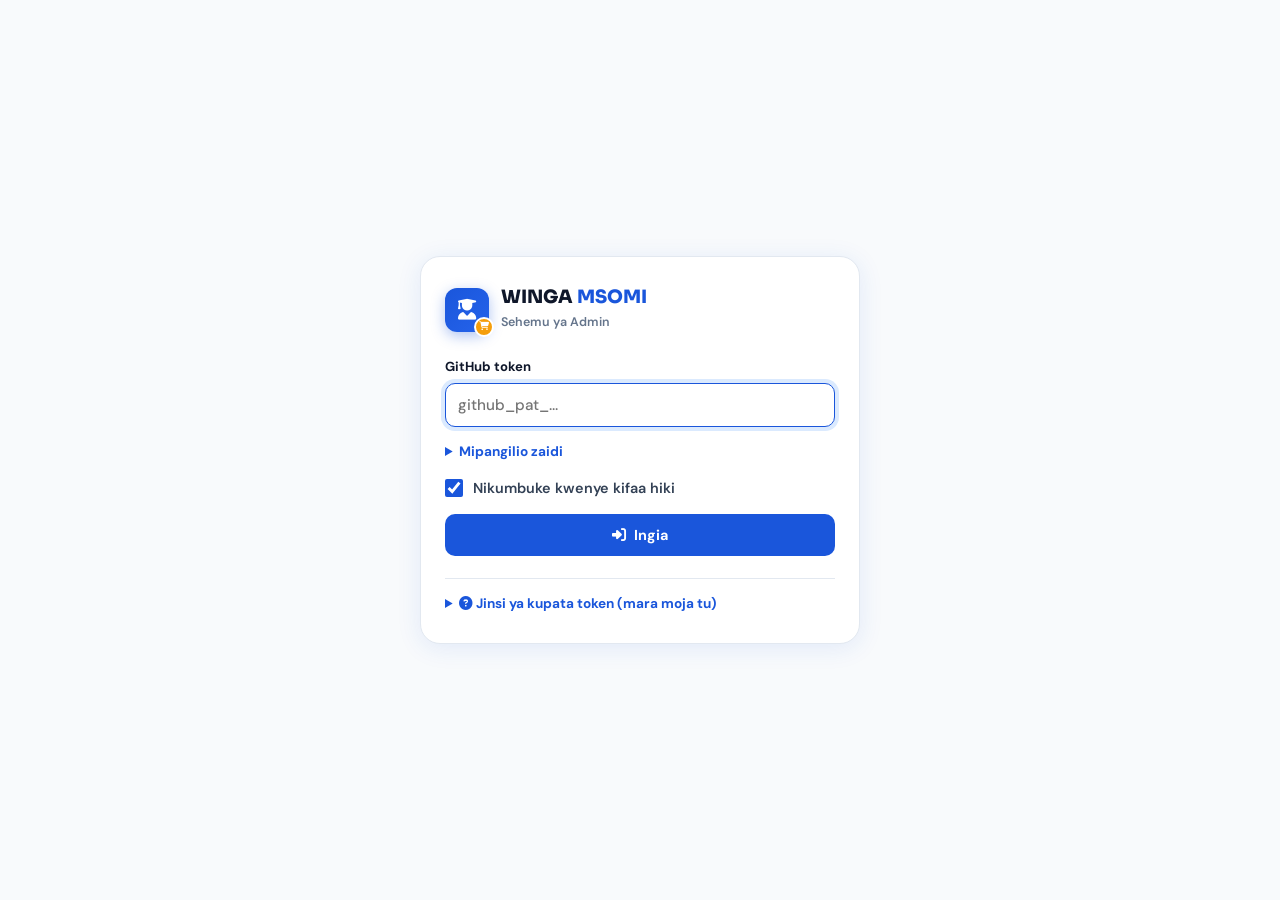
==== admin/index.html @ 029da75d "Add owner-only admin page (/admin) for products, photos and sellers - admin/index.html + js/admin.js" ====
<!DOCTYPE html>
<html lang="sw">
<head>
  <meta charset="UTF-8"/>
  <meta name="viewport" content="width=device-width, initial-scale=1.0"/>
  <meta name="robots" content="noindex, nofollow"/>
  <meta name="theme-color" content="#1A56DB"/>
  <title>Admin | WINGA MSOMI</title>

  <link rel="preconnect" href="https://fonts.googleapis.com"/>
  <link rel="preconnect" href="https://fonts.gstatic.com" crossorigin/>
  <link href="https://fonts.googleapis.com/css2?family=Sora:wght@600;700;800&family=DM+Sans:wght@400;500;600;700&display=swap" rel="stylesheet"/>
  <link rel="stylesheet" href="https://cdnjs.cloudflare.com/ajax/libs/font-awesome/6.5.1/css/all.min.css" crossorigin="anonymous" referrerpolicy="no-referrer"/>
  <link rel="icon" type="image/svg+xml" href="../images/favicon.svg"/>
  <link rel="stylesheet" href="../css/style.css"/>
  <link rel="stylesheet" href="../css/admin.css"/>
</head>
<body class="adm-body">

  <!-- ══════════ LOGIN ══════════ -->
  <main id="loginView" class="adm-login" hidden>
    <div class="adm-login-card">
      <div class="adm-brand">
        <div class="brand-icon" aria-hidden="true"><i class="fa-solid fa-user-graduate"></i><span class="brand-badge"><i class="fa-solid fa-cart-shopping"></i></span></div>
        <div><strong>WINGA <em>MSOMI</em></strong><span>Sehemu ya Admin</span></div>
      </div>

      <form id="loginForm" class="adm-form" autocomplete="off">
        <label class="adm-field">
          <span>GitHub token</span>
          <input id="loginToken" type="password" required spellcheck="false" placeholder="github_pat_..." autocomplete="off"/>
        </label>
        <details class="adm-more">
          <summary>Mipangilio zaidi</summary>
          <label class="adm-field"><span>Repository</span><input id="loginRepo" type="text" required spellcheck="false"/></label>
          <label class="adm-field"><span>Branch</span><input id="loginBranch" type="text" required spellcheck="false"/></label>
        </details>
        <label class="adm-check"><input id="loginRemember" type="checkbox" checked/> Nikumbuke kwenye kifaa hiki</label>
        <button type="submit" class="adm-btn adm-btn-primary adm-btn-block"><i class="fa-solid fa-right-to-bracket" aria-hidden="true"></i> Ingia</button>
        <p id="loginMsg" class="adm-msg" role="alert" hidden></p>
      </form>

      <details class="adm-help">
        <summary><i class="fa-solid fa-circle-question" aria-hidden="true"></i> Jinsi ya kupata token (mara moja tu)</summary>
        <ol>
          <li>Ingia GitHub, fungua <a href="https://github.com/settings/personal-access-tokens/new" target="_blank" rel="noopener">Fine-grained token mpya</a>.</li>
          <li><b>Token name:</b> Winga Msomi Admin. <b>Expiration:</b> chagua muda (mf. siku 90).</li>
          <li><b>Repository access:</b> <i>Only select repositories</i> → <b>winga-msomi</b>.</li>
          <li><b>Permissions → Repository permissions → Contents:</b> <i>Read and write</i>.</li>
          <li>Bonyeza <b>Generate token</b>, nakili token, kisha ibandike hapo juu.</li>
        </ol>
        <p>Token inakaa kwenye kifaa hiki tu na inatumika kuongea na GitHub peke yake. Ukipoteza simu, ifute kwenye GitHub (Settings → Developer settings → Personal access tokens).</p>
      </details>
    </div>
  </main>

  <!-- ══════════ APP ══════════ -->
  <div id="appView" hidden>
    <header class="adm-top">
      <div class="adm-top-wrap">
        <div class="adm-brand adm-brand-sm">
          <div class="brand-icon" aria-hidden="true"><i class="fa-solid fa-user-graduate"></i><span class="brand-badge"><i class="fa-solid fa-cart-shopping"></i></span></div>
          <div><strong>WINGA <em>MSOMI</em></strong><span id="repoInfo">Admin</span></div>
        </div>
        <div class="adm-top-actions">
          <a class="adm-btn adm-btn-ghost" href="../index.html" target="_blank" rel="noopener"><i class="fa-solid fa-arrow-up-right-from-square" aria-hidden="true"></i><span class="adm-hide-sm"> Tovuti</span></a>
          <button type="button" class="adm-btn adm-btn-ghost" id="reloadBtn" aria-label="Pakia upya data"><i class="fa-solid fa-rotate" aria-hidden="true"></i></button>
          <button type="button" class="adm-btn adm-btn-ghost" id="logoutBtn"><i class="fa-solid fa-right-from-bracket" aria-hidden="true"></i><span class="adm-hide-sm"> Toka</span></button>
        </div>
      </div>
      <nav class="adm-tabs" role="tablist" aria-label="Sehemu za admin">
        <button type="button" role="tab" id="tabProducts" aria-controls="panelProducts" aria-selected="true">Bidhaa <span id="countProducts" class="adm-count"></span></button>
        <button type="button" role="tab" id="tabSellers" aria-controls="panelSellers" aria-selected="false" tabindex="-1">Wauzaji <span id="countSellers" class="adm-count"></span></button>
      </nav>
    </header>

    <main class="adm-main">
      <!-- Products -->
      <section id="panelProducts" role="tabpanel" aria-labelledby="tabProducts">
        <div class="adm-toolbar">
          <label class="adm-search"><i class="fa-solid fa-magnifying-glass" aria-hidden="true"></i>
            <span class="sr-only">Tafuta bidhaa</span>
            <input id="productSearch" type="search" placeholder="Tafuta bidhaa..."/></label>
          <select id="statusFilter" aria-label="Chuja kwa hali">
            <option value="">Zote</option>
            <option value="available">Inapatikana</option>
            <option value="sold">Imeuzwa</option>
            <option value="hidden">Imefichwa</option>
          </select>
          <button type="button" class="adm-btn adm-btn-primary" id="addProductBtn"><i class="fa-solid fa-plus" aria-hidden="true"></i> Ongeza bidhaa</button>
        </div>
        <ul id="productList" class="adm-list" aria-live="polite"></ul>
      </section>

      <!-- Sellers -->
      <section id="panelSellers" role="tabpanel" aria-labelledby="tabSellers" hidden>
        <div class="adm-toolbar">
          <p class="adm-note">Muuzaji akiwekwa "Hayupo", bidhaa zake zote zinafichwa kwenye tovuti.</p>
          <button type="button" class="adm-btn adm-btn-primary" id="addSellerBtn"><i class="fa-solid fa-plus" aria-hidden="true"></i> Ongeza muuzaji</button>
        </div>
        <ul id="sellerList" class="adm-list"></ul>
      </section>
    </main>
  </div>

  <!-- ══════════ PRODUCT EDITOR (dialog) ══════════ -->
  <div id="productEditor" class="adm-sheet" role="dialog" aria-modal="true" aria-labelledby="peTitle" hidden>
    <form id="productForm" class="adm-sheet-inner" novalidate>
      <div class="adm-sheet-head">
        <h2 id="peTitle">Bidhaa mpya</h2>
        <button type="button" class="adm-icon-btn" data-close aria-label="Funga"><i class="fa-solid fa-xmark" aria-hidden="true"></i></button>
      </div>

      <div class="adm-sheet-body">
        <fieldset class="adm-group">
          <legend>Picha</legend>
          <p class="adm-hint">Picha ya kwanza ndiyo inaonekana kwenye kadi. Picha kubwa zinapunguzwa zenyewe (≈1000px).</p>
          <ul id="peImages" class="adm-images"></ul>
          <label class="adm-drop">
            <input id="peFiles" type="file" accept="image/*" multiple/>
            <i class="fa-solid fa-camera" aria-hidden="true"></i>
            <span>Ongeza picha (gusa hapa au buruta picha)</span>
          </label>
        </fieldset>

        <fieldset class="adm-group">
          <legend>Taarifa</legend>
          <div class="adm-grid">
            <label class="adm-field adm-span2"><span>Jina la bidhaa *</span><input id="peName" type="text" required maxlength="80"/></label>
            <label class="adm-field adm-span2"><span>ID (kiungo) *</span><input id="peId" type="text" required pattern="[a-z0-9]+(-[a-z0-9]+)*" spellcheck="false"/>
              <small id="peIdHint" class="adm-hint"></small></label>
            <label class="adm-field"><span>Bei (TZS) *</span><input id="pePrice" type="number" inputmode="numeric" min="1" step="1" required/></label>
            <label class="adm-field"><span>Bei ya zamani (hiari)</span><input id="peOldPrice" type="number" inputmode="numeric" min="1" step="1"/></label>
            <label class="adm-field"><span>Aina *</span><select id="peCategory" required></select></label>
            <label class="adm-field"><span>Muuzaji *</span><select id="peSeller" required></select></label>
            <label class="adm-field"><span>Hali ya bidhaa</span>
              <select id="peCondition"><option value="Mpya">Mpya</option><option value="Imetumika">Imetumika</option><option value="">Haijatajwa</option></select></label>
            <label class="adm-field"><span>Inaonekana?</span>
              <select id="peStatus"><option value="available">Inapatikana</option><option value="sold">Imeuzwa</option><option value="hidden">Imefichwa</option></select></label>
            <label class="adm-field"><span>Alama (badge)</span>
              <select id="peBadge"><option value="">Hakuna</option><option value="hot">Hot</option><option value="new">New</option><option value="sale">Moto</option><option value="popular">Popular</option></select></label>
          </div>
        </fieldset>

        <fieldset class="adm-group">
          <legend>Maelezo</legend>
          <label class="adm-field"><span>Maelezo *</span><textarea id="peDescription" rows="3" required maxlength="400"></textarea></label>
          <label class="adm-field"><span>Vipimo / specs (moja kwa kila mstari, mf. <code>RAM: 8GB</code>)</span><textarea id="peSpecs" rows="4" spellcheck="false"></textarea></label>
          <label class="adm-field"><span>Ujumbe wa ziada kwenye oda (hiari, mf. "(taja model ya simu yako)")</span><input id="peOrderNote" type="text" maxlength="80"/></label>
        </fieldset>
        <p id="peMsg" class="adm-msg" role="alert" hidden></p>
      </div>

      <div class="adm-sheet-foot">
        <button type="button" class="adm-btn adm-btn-ghost" data-close>Ghairi</button>
        <button type="submit" class="adm-btn adm-btn-primary" id="peSave"><i class="fa-solid fa-cloud-arrow-up" aria-hidden="true"></i> Hifadhi</button>
      </div>
    </form>
  </div>

  <!-- ══════════ SELLER EDITOR (dialog) ══════════ -->
  <div id="sellerEditor" class="adm-sheet" role="dialog" aria-modal="true" aria-labelledby="seTitle" hidden>
    <form id="sellerForm" class="adm-sheet-inner adm-sheet-sm" novalidate>
      <div class="adm-sheet-head">
        <h2 id="seTitle">Muuzaji mpya</h2>
        <button type="button" class="adm-icon-btn" data-close aria-label="Funga"><i class="fa-solid fa-xmark" aria-hidden="true"></i></button>
      </div>
      <div class="adm-sheet-body">
        <div class="adm-grid">
          <label class="adm-field adm-span2"><span>Jina *</span><input id="seName" type="text" required maxlength="60"/></label>
          <label class="adm-field adm-span2"><span>ID *</span><input id="seId" type="text" required pattern="[a-z0-9]+(-[a-z0-9]+)*" spellcheck="false"/></label>
          <label class="adm-field adm-span2"><span>WhatsApp * (mf. 2557XXXXXXXX)</span><input id="seWhatsapp" type="tel" inputmode="numeric" required placeholder="2557XXXXXXXX"/></label>
          <label class="adm-field adm-span2"><span>Mahali</span><input id="seArea" type="text" maxlength="60" placeholder="mf. UDOM-CIVE College, Dodoma"/></label>
          <label class="adm-field adm-span2"><span>Maelezo mafupi</span><input id="seAbout" type="text" maxlength="80" placeholder="Muuzaji mwanafunzi wa UDOM"/></label>
          <label class="adm-check adm-span2"><input id="seActive" type="checkbox" checked/> Yupo (bidhaa zake zinaonekana)</label>
        </div>
        <p id="seMsg" class="adm-msg" role="alert" hidden></p>
      </div>
      <div class="adm-sheet-foot">
        <button type="button" class="adm-btn adm-btn-ghost" data-close>Ghairi</button>
        <button type="submit" class="adm-btn adm-btn-primary" id="seSave"><i class="fa-solid fa-cloud-arrow-up" aria-hidden="true"></i> Hifadhi</button>
      </div>
    </form>
  </div>

  <!-- ══════════ CONFIRM (dialog, instead of window.confirm) ══════════ -->
  <div id="confirmBox" class="adm-sheet" role="alertdialog" aria-modal="true" aria-labelledby="cfTitle" aria-describedby="cfText" hidden>
    <div class="adm-sheet-inner adm-sheet-sm">
      <div class="adm-sheet-body">
        <h2 id="cfTitle">Una uhakika?</h2>
        <p id="cfText"></p>
        <label class="adm-check" id="cfOptWrap" hidden><input id="cfOpt" type="checkbox" checked/> <span id="cfOptText"></span></label>
      </div>
      <div class="adm-sheet-foot">
        <button type="button" class="adm-btn adm-btn-ghost" id="cfNo">Hapana</button>
        <button type="button" class="adm-btn adm-btn-danger" id="cfYes">Ndiyo, futa</button>
      </div>
    </div>
  </div>

  <!-- Status / progress -->
  <div id="admToast" class="adm-toast" role="status" aria-live="polite" hidden></div>

  <!-- Dev only: ?mock=1 on localhost uses a fake GitHub (tests/mock-github.js, not deployed) -->
  <script>
    if (/^(localhost|127\.0\.0\.1)$/.test(location.hostname) && /[?&]mock=1/.test(location.search)) {
      document.write('<script src="../tests/mock-github.js"><\/script>');
    }
  </script>
  <script src="../js/admin.js"></script>
</body>
</html>
---- css/style.css ----
/* ================================================================
   WINGA MSOMI — style.css
   Icons: Font Awesome 6 (via CDN in HTML)
   ================================================================ */

/* ── RESET & VARIABLES ───────────────────────────────────────── */
*, *::before, *::after { box-sizing: border-box; margin: 0; padding: 0; }

:root {
  --blue:       #1A56DB;
  --blue-dark:  #1341b0;
  --blue-light: #EFF6FF;
  --blue-soft:  #dbeafe;
  --accent:     #f59e0b;
  --green:      #25D366;
  --green-dk:   #1ead55;
  --dark:       #0f172a;
  --mid:        #1e293b;
  --text:       #334155;
  --muted:      #64748b;
  --border:     #e2e8f0;
  --white:      #ffffff;
  --bg:         #f8fafc;
  --radius:     16px;
  --radius-sm:  10px;
  --shadow:     0 4px 24px rgba(26,86,219,.10);
  --shadow-lg:  0 14px 44px rgba(26,86,219,.18);
  --tr:         all .25s cubic-bezier(.4,0,.2,1);
}

html { scroll-behavior: smooth; }
body {
  font-family: 'DM Sans', sans-serif;
  color: var(--text);
  background: var(--bg);
  line-height: 1.6;
  overflow-x: hidden;
}


/* ── SECTION COMMON ──────────────────────────────────────────── */
.sec { padding: 76px 24px; }
.sec-alt { background: var(--white); }
.sec-inner { max-width: 1200px; margin: 0 auto; }

.sec-tag {
  display: inline-flex;
  align-items: center;
  gap: 7px;
  background: var(--blue-light);
  color: var(--blue);
  padding: 5px 15px;
  border-radius: 20px;
  font-size: .8rem;
  font-weight: 700;
  letter-spacing: .05em;
  text-transform: uppercase;
  margin-bottom: 12px;
}
.sec-tag i { font-size: .85rem; }
.sec-title {
  font-family: 'Sora', sans-serif;
  font-size: clamp(1.8rem, 3vw, 2.6rem);
  font-weight: 800;
  color: var(--dark);
  margin-bottom: 10px;
  line-height: 1.2;
  letter-spacing: -.02em;
}
.sec-sub { color: var(--muted); font-size: 1rem; max-width: 600px; margin-bottom: 40px; line-height: 1.65; }

/* ── CATEGORY FILTER ─────────────────────────────────────────── */
.cat-bar { display: flex; gap: 10px; flex-wrap: wrap; margin-bottom: 40px; }
.cat-btn {
  display: inline-flex;
  align-items: center;
  gap: 7px;
  padding: 9px 20px;
  border-radius: 30px;
  border: 1.5px solid var(--border);
  background: var(--white);
  color: var(--text);
  font-weight: 600;
  font-size: .88rem;
  cursor: pointer;
  transition: var(--tr);
  font-family: 'DM Sans', sans-serif;
}
.cat-btn i { font-size: .85rem; color: var(--muted); transition: color .2s; }
.cat-btn:hover { border-color: var(--blue); color: var(--blue); background: var(--blue-light); }
.cat-btn:hover i { color: var(--blue); }
.cat-btn.active {
  background: var(--blue);
  color: #fff;
  border-color: var(--blue);
  box-shadow: 0 4px 14px rgba(26,86,219,.32);
}
.cat-btn.active i { color: #fff; }

/* Shop tools */
.shop-tools {
  display: grid;
  grid-template-columns: minmax(240px, 1fr) auto auto;
  align-items: center;
  gap: 12px;
  margin: -18px 0 28px;
}
.shop-search,
.shop-sort {
  min-height: 46px;
  display: flex;
  align-items: center;
  gap: 10px;
  background: var(--white);
  border: 1.5px solid var(--border);
  border-radius: var(--radius-sm);
  padding: 0 14px;
  box-shadow: 0 2px 10px rgba(15,23,42,.04);
  transition: var(--tr);
}
.shop-search:focus-within,
.shop-sort:focus-within {
  border-color: var(--blue);
  box-shadow: 0 0 0 4px var(--blue-soft);
}
.shop-search i,
.shop-sort i {
  color: var(--blue);
  flex-shrink: 0;
  font-size: .92rem;
}
.shop-search input,
.shop-sort select {
  width: 100%;
  border: 0;
  outline: 0;
  background: transparent;
  color: var(--dark);
  font: 600 .92rem 'DM Sans', sans-serif;
}
.shop-search input::placeholder { color: #94a3b8; }
.shop-sort { width: 210px; }
.shop-sort select { cursor: pointer; }
.shop-count {
  display: inline-flex;
  align-items: center;
  justify-content: center;
  min-height: 40px;
  padding: 0 14px;
  border-radius: 999px;
  background: var(--blue-light);
  color: var(--blue);
  font-size: .82rem;
  font-weight: 800;
  white-space: nowrap;
}
.empty-products {
  grid-column: 1 / -1;
  display: none;
  flex-direction: column;
  align-items: center;
  justify-content: center;
  gap: 10px;
  min-height: 210px;
  padding: 28px 20px;
  border: 1.5px dashed var(--border);
  border-radius: var(--radius);
  background: var(--white);
  color: var(--muted);
  text-align: center;
}
.empty-products.visible { display: flex; }
.empty-products > i {
  width: 46px;
  height: 46px;
  display: grid;
  place-items: center;
  border-radius: 50%;
  background: var(--blue-light);
  color: var(--blue);
  font-size: 1.15rem;
}
.empty-products strong {
  color: var(--dark);
  font-family: 'Sora', sans-serif;
  font-size: 1rem;
}
.empty-products span {
  max-width: 420px;
  font-size: .9rem;
}
.empty-chat-link {
  display: inline-flex;
  align-items: center;
  justify-content: center;
  min-height: 40px;
  padding: 9px 16px;
  border-radius: var(--radius-sm);
  background: var(--green);
  color: #fff;
  font-weight: 800;
  font-size: .84rem;
  text-decoration: none;
  box-shadow: 0 3px 10px rgba(37,211,102,.3);
  transition: var(--tr);
}
.empty-chat-link:hover {
  background: var(--green-dk);
  transform: translateY(-2px);
}

/* ── PRODUCT GRID ────────────────────────────────────────────── */
.pgrid {
  display: grid;
  grid-template-columns: repeat(auto-fit, minmax(245px, 1fr));
  gap: 24px;
}

.pcard {
  background: var(--white);
  border-radius: var(--radius);
  overflow: hidden;
  border: 1.5px solid var(--border);
  box-shadow: var(--shadow);
  transition: var(--tr);
  display: flex;
  flex-direction: column;
  min-width: 0;
}
.pcard:hover {
  transform: translateY(-7px);
  box-shadow: var(--shadow-lg);
  border-color: rgba(26,86,219,.22);
}
.pcard.hidden { display: none !important; }

/* Product image */
.pcard-img {
  position: relative;
  overflow: hidden;
  aspect-ratio: 4 / 3;
  background: #0d1117;
}
.pcard-img img {
  width: 100%; height: 100%;
  object-fit: cover;
  display: block;
  transition: transform .45s ease;
}
.pcard:hover .pcard-img img { transform: scale(1.06); }

/* shimmer */
.shimmer {
  position: absolute; inset: 0;
  background: linear-gradient(90deg, #0d1117 25%, #1e2a3a 50%, #0d1117 75%);
  background-size: 200% 100%;
  animation: shimmer-anim 1.4s infinite;
  z-index: 1;
}
.shimmer.done { display: none; }

/* Badge */
.pbadge {
  position: absolute;
  top: 12px; left: 12px;
  display: inline-flex;
  align-items: center;
  gap: 4px;
  padding: 4px 10px;
  border-radius: 20px;
  font-size: .7rem;
  font-weight: 800;
  letter-spacing: .03em;
  text-transform: uppercase;
  color: #fff;
  background: var(--accent);
  box-shadow: 0 2px 8px rgba(0,0,0,.28);
  z-index: 2;
}
.pbadge i { font-size: .7rem; }
.pbadge.hot  { background: #ef4444; }
.pbadge.new  { background: #8b5cf6; }
.pbadge.sale { background: #f59e0b; }

/* Card body */
.pcard-body { padding: 18px; display: flex; flex-direction: column; flex: 1; }
.pcat {
  display: flex;
  align-items: center;
  gap: 6px;
  font-size: .7rem;
  font-weight: 700;
  letter-spacing: .07em;
  text-transform: uppercase;
  color: var(--blue);
  margin-bottom: 6px;
}
.pcat i { font-size: .75rem; }
.pname { font-family: 'Sora', sans-serif; font-size: 1rem; font-weight: 700; color: var(--dark); margin-bottom: 8px; line-height: 1.3; }
.pdesc { font-size: .84rem; color: var(--muted); line-height: 1.58; flex: 1; margin-bottom: 16px; }
.pfoot { display: flex; align-items: center; justify-content: space-between; gap: 10px; border-top: 1px solid var(--border); padding-top: 14px; }
.pprice { font-family: 'Sora', sans-serif; font-size: 1.05rem; font-weight: 800; color: var(--dark); }
.pprice .cur { font-size: .72rem; font-weight: 600; color: var(--muted); }

.btn-order {
  display: inline-flex;
  align-items: center;
  gap: 6px;
  background: var(--green);
  color: #fff;
  text-decoration: none;
  padding: 9px 16px;
  border-radius: var(--radius-sm);
  font-weight: 700;
  font-size: .82rem;
  transition: var(--tr);
  white-space: nowrap;
  box-shadow: 0 3px 10px rgba(37,211,102,.3);
  min-height: 38px;
}
.btn-order i { font-size: .85rem; }
.btn-order:hover { background: var(--green-dk); transform: scale(1.04); }

/* ── FOOTER ──────────────────────────────────────────────────── */
footer {
  background: var(--dark);
  color: rgba(255,255,255,.75);
  padding: 64px 24px 0;
}
.ft-grid {
  max-width: 1200px;
  margin: 0 auto;
  display: grid;
  grid-template-columns: 2fr 1fr 1.6fr;
  gap: 52px;
  padding-bottom: 52px;
  border-bottom: 1px solid rgba(255,255,255,.1);
}
.ft-brand h2 { font-family: 'Sora', sans-serif; font-size: 1.45rem; font-weight: 800; color: #fff; margin-bottom: 13px; display: flex; align-items: center; gap: 10px; }
.ft-brand h2 i { color: var(--accent); font-size: 1.2rem; }
.ft-brand p { font-size: .88rem; line-height: 1.72; color: rgba(255,255,255,.6); max-width: 300px; margin-bottom: 24px; }

/* Social icons */
.socials { display: flex; gap: 10px; flex-wrap: wrap; }
.soc {
  width: 40px; height: 40px;
  border-radius: var(--radius-sm);
  display: flex; align-items: center; justify-content: center;
  text-decoration: none;
  transition: var(--tr);
  border: 1.5px solid rgba(255,255,255,.12);
  background: rgba(255,255,255,.07);
}
.soc i { font-size: 1.05rem; color: rgba(255,255,255,.75); transition: color .2s; }
.soc:hover { transform: translateY(-3px); }
.soc.instagram:hover { background: linear-gradient(135deg,#f09433,#e6683c,#dc2743,#cc2366,#bc1888); border-color: transparent; }
.soc.linkedin:hover  { background: #0077b5; border-color: #0077b5; }
.soc.whatsapp:hover  { background: var(--green); border-color: var(--green); }
.soc.facebook:hover  { background: #1877f2; border-color: #1877f2; }
.soc.tiktok:hover    { background: #000; border-color: #69c9d0; }
.soc:hover i { color: #fff; }

.ft-col h4, .ft-col .ft-h { display: flex; align-items: center; gap: 8px; font-family: 'Sora', sans-serif; font-size: .95rem; font-weight: 700; color: #fff; margin-bottom: 20px; }
.ft-col .ft-h i { color: var(--blue); }
.ft-col ul { list-style: none; display: flex; flex-direction: column; gap: 11px; }
.ft-col li a, .ft-col li .ct-item {
  display: flex;
  align-items: flex-start;
  gap: 10px;
  text-decoration: none;
  color: rgba(255,255,255,.62);
  font-size: .88rem;
  transition: color .2s;
}
.ft-col li a i, .ct-item i {
  font-size: .85rem;
  color: var(--blue);
  margin-top: 2px;
  width: 16px;
  flex-shrink: 0;
}
.ft-col li a:hover { color: #fff; }

.ft-btm {
  max-width: 1200px;
  margin: 0 auto;
  display: flex;
  justify-content: space-between;
  align-items: center;
  padding: 20px 0;
  font-size: .82rem;
  color: rgba(255,255,255,.38);
  flex-wrap: wrap;
  gap: 8px;
}
.ft-btm i { color: #ef4444; }

/* ── FLOATING "OMBA BIDHAA / ULIZA" (WhatsApp green, like the other WhatsApp buttons) ── */
.flt-chat {
  position: fixed;
  bottom: 28px;
  right: 28px;
  min-height: 54px;
  display: inline-flex;
  align-items: center;
  gap: 10px;
  padding: 6px 18px 6px 6px;
  background: linear-gradient(135deg, var(--green) 0%, var(--green-dk) 100%);
  color: #fff;
  border: 2px solid #fff;
  border-radius: 999px;
  box-shadow: 0 10px 28px rgba(30,173,85,.38), 0 2px 6px rgba(15,23,42,.12);
  z-index: 999;
  text-decoration: none;
  transition: var(--tr);
}
.flt-chat:hover {
  transform: translateY(-3px);
  box-shadow: 0 14px 34px rgba(30,173,85,.48), 0 2px 6px rgba(15,23,42,.12);
}
.flt-chat-text {
  font-family: 'Sora', sans-serif;
  font-size: .86rem;
  font-weight: 800;
  letter-spacing: 0;
  white-space: nowrap;
  order: 2; /* icon first, then text */
}
.flt-chat-icon {
  position: relative;
  width: 40px;
  height: 40px;
  display: grid;
  place-items: center;
  border-radius: 50%;
  background: #fff;
  flex-shrink: 0;
}
.flt-chat-icon i {
  font-size: 1.35rem;
  color: var(--green-dk);
}
/* Soft pulse ring to draw attention without bouncing */
.flt-chat-icon::after {
  content: '';
  position: absolute; inset: -4px;
  border-radius: 50%;
  border: 2px solid rgba(255,255,255,.7);
  animation: flt-ring 2.4s ease-out infinite;
}
@keyframes flt-ring {
  0%   { transform: scale(.9); opacity: .9; }
  100% { transform: scale(1.35); opacity: 0; }
}

/* ── KEYFRAMES ───────────────────────────────────────────────── */
@keyframes shimmer-anim {
  0%   { background-position:200% 0; }
  100% { background-position:-200% 0; }
}
@keyframes float-bounce {
  0%,100% { transform:translateY(0); }
  50%     { transform:translateY(-9px); }
}

/* ── REVEAL ANIMATION ────────────────────────────────────────── */
.reveal {
  opacity: 0;
  transform: translateY(28px);
  transition: opacity .55s ease, transform .55s ease;
}
.reveal.visible { opacity: 1; transform: none; }

/* ── RESPONSIVE ──────────────────────────────────────────────── */
@media (max-width: 960px) {
  .shop-tools { grid-template-columns: 1fr 210px; }
  .shop-count { grid-column: 1 / -1; justify-self: start; }
  .ft-grid { grid-template-columns: 1fr 1fr; }
  .ft-brand { grid-column: 1 / -1; }
}
@media (max-width: 768px) {
  .sec { padding: 52px 20px; }
  .cat-bar {
    flex-wrap: nowrap;
    overflow-x: auto;
    padding-bottom: 8px;
    margin-bottom: 32px;
    scrollbar-width: thin;
  }
  .cat-btn { flex: 0 0 auto; }
  .shop-tools {
    grid-template-columns: 1fr;
    margin-top: -14px;
  }
  .shop-sort { width: 100%; }
  .shop-count { justify-self: stretch; }
  .pgrid {
    grid-template-columns: repeat(2, minmax(0, 1fr));
    gap: 16px;
  }
  .ft-grid { grid-template-columns: 1fr; gap: 32px; }
  .ft-btm { flex-direction: column; text-align: center; }
  .flt-chat { bottom: 20px; right: 20px; min-height: 50px; padding: 5px 15px 5px 5px; }
  .flt-chat-icon { width: 38px; height: 38px; }
}
@media (max-width: 480px) {
  .sec { padding: 44px 14px; }
  .sec-title { font-size: 1.55rem; }
  .sec-sub { margin-bottom: 28px; }
  /* Phones: 2 compact columns, like most marketplaces */
  .pgrid { grid-template-columns: repeat(2, minmax(0, 1fr)); gap: 10px; }
  .pcard-img { aspect-ratio: 1 / 1; }
  .pcard-body { padding: 11px; }
  .pcat { font-size: .62rem; letter-spacing: .04em; }
  .pname { font-size: .88rem; margin-bottom: 6px; }
  .pdesc {
    font-size: .76rem; margin-bottom: 10px;
    display: -webkit-box; -webkit-line-clamp: 2; -webkit-box-orient: vertical; overflow: hidden;
  }
  .pfoot {
    align-items: stretch;
    flex-direction: column;
  }
  .pprice { font-size: .98rem; }
  .btn-order { justify-content: center; width: 100%; padding: 9px 8px; font-size: .78rem; }
  .pbadge { top: 8px; left: 8px; padding: 3px 8px; font-size: .6rem; }
  .flt-chat { right: 14px; bottom: 14px; }
  .flt-chat-text { font-size: .78rem; }
}

/* ================================================================
   CART (Phase 2) — header button, card button, drawer, toast
   ================================================================ */

/* Header cart button + badge */
.nav-cart {
  position: relative;
  display: inline-flex; align-items: center; justify-content: center;
  width: 44px; height: 44px; flex-shrink: 0;
  border: 1.5px solid var(--border);
  border-radius: var(--radius-sm);
  background: var(--white);
  color: var(--dark);
  font-size: 1.1rem;
  cursor: pointer;
  transition: var(--tr);
}
.nav-cart:hover { border-color: var(--blue); color: var(--blue); background: var(--blue-light); }
.cart-badge {
  position: absolute; top: -7px; right: -7px;
  min-width: 20px; height: 20px; padding: 0 5px;
  display: inline-flex; align-items: center; justify-content: center;
  border-radius: 999px;
  background: var(--accent); color: #fff;
  font-size: .68rem; font-weight: 800; line-height: 1;
  border: 2px solid var(--white);
}
.cart-badge[hidden] { display: none; }

/* Card: cart button next to Order */
.pactions { display: flex; align-items: center; gap: 8px; }
.btn-cart {
  display: inline-flex; align-items: center; justify-content: center;
  width: 38px; height: 38px; flex-shrink: 0;
  border: 1.5px solid var(--accent);
  border-radius: var(--radius-sm);
  background: #fff7ed;
  color: #c2410c;
  font-size: .9rem;
  cursor: pointer;
  transition: var(--tr);
}
.btn-cart:hover { background: var(--accent); color: #fff; }
.btn-cart.added { background: var(--accent); color: #fff; transform: scale(1.12); }

/* Visible keyboard focus for the new controls */
.nav-cart:focus-visible, .btn-cart:focus-visible, .btn-order:focus-visible,
.cart-drawer a:focus-visible, .cart-drawer button:focus-visible, .cart-drawer input:focus-visible,
.wm-toast-btn:focus-visible {
  outline: 3px solid var(--blue); outline-offset: 2px;
}

/* Drawer */
.cart-overlay {
  position: fixed; inset: 0; z-index: 1100;
  background: rgba(15,23,42,.45);
  opacity: 0; visibility: hidden;
  transition: opacity .25s, visibility .25s;
}
.cart-overlay.open { opacity: 1; visibility: visible; }
.cart-drawer {
  position: fixed; top: 0; right: 0; bottom: 0; z-index: 1101;
  width: min(420px, 100%);
  display: flex; flex-direction: column;
  background: var(--white);
  box-shadow: -12px 0 40px rgba(15,23,42,.18);
  transform: translateX(100%);
  visibility: hidden;
  transition: transform .3s cubic-bezier(.4,0,.2,1), visibility .3s;
}
.cart-drawer.open { transform: none; visibility: visible; }
body.cart-open { overflow: hidden; }

.cart-head {
  display: flex; align-items: center; justify-content: space-between;
  padding: 16px 18px; border-bottom: 1.5px solid var(--border);
}
.cart-head h2 {
  font-family: 'Sora', sans-serif; font-size: 1.1rem; font-weight: 800; color: var(--dark);
  display: flex; align-items: center; gap: 10px;
}
.cart-head h2 i { color: var(--blue); }
.cart-close {
  width: 40px; height: 40px; border: none; border-radius: 10px;
  background: var(--bg); color: var(--dark); font-size: 1.1rem; cursor: pointer;
}
.cart-close:hover { background: var(--blue-light); color: var(--blue); }

.cart-body { flex: 1; overflow-y: auto; padding: 8px 18px; }
.cart-list { list-style: none; }

.citem {
  display: grid; grid-template-columns: 72px 1fr auto; gap: 12px;
  padding: 14px 0; border-bottom: 1px solid var(--border);
}
.citem-img img {
  width: 72px; height: 72px; object-fit: cover;
  border-radius: 10px; background: var(--bg); display: block;
}
.citem-info { min-width: 0; display: flex; flex-direction: column; gap: 2px; }
.citem-name {
  font-family: 'Sora', sans-serif; font-weight: 700; font-size: .9rem;
  color: var(--dark); text-decoration: none; line-height: 1.3;
}
.citem-name:hover { color: var(--blue); }
.citem-price { font-size: .76rem; color: var(--muted); }
.citem-row { display: flex; align-items: center; justify-content: space-between; gap: 8px; margin-top: 6px; flex-wrap: wrap; }
.citem-sub { font-family: 'Sora', sans-serif; font-size: .88rem; color: var(--dark); }
.citem-remove {
  align-self: start; width: 34px; height: 34px;
  border: none; border-radius: 8px; background: none;
  color: var(--muted); cursor: pointer;
}
.citem-remove:hover { background: #fef2f2; color: #dc2626; }

/* Quantity stepper (also used on the product page) */
.qty {
  display: inline-flex; align-items: center;
  border: 1.5px solid var(--border); border-radius: 10px; overflow: hidden;
}
.qty button {
  width: 34px; height: 34px; border: none; background: var(--bg);
  color: var(--dark); cursor: pointer; font-size: .75rem;
}
.qty button:hover:not(:disabled) { background: var(--blue-light); color: var(--blue); }
.qty button:disabled { opacity: .4; cursor: not-allowed; }
.qty input {
  width: 42px; height: 34px; border: none; text-align: center;
  font: 700 .88rem 'DM Sans', sans-serif; color: var(--dark);
  -moz-appearance: textfield; appearance: textfield;
}
.qty input::-webkit-outer-spin-button, .qty input::-webkit-inner-spin-button { -webkit-appearance: none; margin: 0; }

/* Empty cart */
.cart-empty {
  display: flex; flex-direction: column; align-items: center; text-align: center;
  gap: 8px; padding: 48px 12px;
}
.cart-empty > i { font-size: 2.6rem; color: var(--blue-soft); margin-bottom: 6px; }
.cart-empty strong { font-family: 'Sora', sans-serif; color: var(--dark); }
.cart-empty span { font-size: .86rem; color: var(--muted); }
.cart-browse {
  margin-top: 10px; padding: 10px 20px; border-radius: var(--radius-sm);
  background: var(--blue); color: #fff; font-weight: 700; font-size: .86rem; text-decoration: none;
}
.cart-browse:hover { background: var(--blue-dark); }

/* Drawer footer */
.cart-foot { padding: 14px 18px 18px; border-top: 1.5px solid var(--border); display: flex; flex-direction: column; gap: 10px; }
.cart-foot:empty { display: none; }
.cart-total { display: flex; align-items: baseline; justify-content: space-between; }
.cart-total span { font-weight: 700; color: var(--muted); }
.cart-total strong { font-family: 'Sora', sans-serif; font-size: 1.25rem; color: var(--dark); }
.cart-sends { display: flex; flex-direction: column; gap: 8px; }
.cart-send {
  display: flex; align-items: center; justify-content: center; gap: 8px;
  min-height: 48px; padding: 10px 16px;
  border: none; border-radius: var(--radius-sm);
  background: var(--green); color: #fff;
  font: 700 .95rem 'DM Sans', sans-serif; text-decoration: none; text-align: center;
  box-shadow: 0 4px 14px rgba(37,211,102,.35); cursor: pointer;
}
.cart-send:hover { background: var(--green-dk); }
.cart-send:disabled { background: #94a3b8; box-shadow: none; cursor: not-allowed; }
.cart-send i { font-size: 1.15rem; }
.cart-note { font-size: .76rem; color: var(--muted); line-height: 1.5; }
.cart-note i { color: var(--blue); margin-right: 4px; }
.cart-warn {
  font-size: .8rem; color: #9a3412; background: #fff7ed;
  border: 1px solid #fed7aa; border-radius: 10px; padding: 10px 12px;
}
.cart-clear {
  align-self: center; border: none; background: none; cursor: pointer;
  color: var(--muted); font: 600 .82rem 'DM Sans', sans-serif; padding: 6px 10px; border-radius: 8px;
}
.cart-clear:hover, .cart-clear[data-armed] { color: #dc2626; background: #fef2f2; }

/* Toast after adding to cart */
.wm-toast {
  position: fixed; left: 50%; bottom: 24px; z-index: 1200;
  transform: translate(-50%, 140%);
  display: flex; align-items: center; gap: 10px;
  width: max-content; max-width: calc(100% - 32px);
  padding: 10px 10px 10px 16px;
  background: var(--dark); color: #fff;
  border-radius: 14px; box-shadow: 0 12px 34px rgba(15,23,42,.3);
  font-size: .86rem; font-weight: 600;
  opacity: 0; visibility: hidden;
  transition: transform .3s, opacity .3s, visibility .3s;
}
.wm-toast.show { transform: translate(-50%, 0); opacity: 1; visibility: visible; }
.wm-toast > i { color: var(--green); }
.wm-toast-btn {
  flex-shrink: 0; border: none; border-radius: 9px; cursor: pointer;
  padding: 8px 12px; background: var(--accent); color: #fff;
  font: 700 .8rem 'DM Sans', sans-serif;
}

@media (max-width: 768px) {
  .nav-cart { margin-left: auto; width: 42px; height: 42px; }
  .wm-toast { bottom: 84px; } /* above the floating chat button */
}
@media (max-width: 480px) {
  .pactions { width: 100%; }
  .pactions .btn-order { flex: 1; }
  .btn-cart { width: 44px; height: 42px; }
  .citem { grid-template-columns: 60px 1fr auto; gap: 10px; }
  .citem-img img { width: 60px; height: 60px; }
}
@media (prefers-reduced-motion: reduce) {
  .cart-drawer, .cart-overlay, .wm-toast { transition: none; }
}

/* ================================================================
   PRODUCT CARDS → PRODUCT PAGE (Phase 3)
   ================================================================ */

/* "Ona zaidi" is a stretched link: its ::after covers the whole card */
.pcard { position: relative; }
.pmore {
  display: inline-flex; align-items: center; gap: 6px;
  align-self: flex-start;
  margin: -6px 0 14px;
  font-size: .8rem; font-weight: 700; color: var(--blue); text-decoration: none;
}
.pmore::after { content: ''; position: absolute; inset: 0; z-index: 1; border-radius: var(--radius); }
.pmore i { font-size: .7rem; transition: transform .2s; }
.pcard:hover .pmore i { transform: translateX(3px); }
.pmore:focus-visible { outline: none; }
.pmore:focus-visible::after { outline: 3px solid var(--blue); outline-offset: -3px; }
/* Price never splits; buttons move to the next line when the card is narrow */
.pprice { white-space: nowrap; }
.pfoot { flex-wrap: wrap; row-gap: 10px; }
.pactions { margin-left: auto; }
/* Buttons inside the card stay clickable above the stretched link */
.pactions, .btn-cart, .btn-order { position: relative; z-index: 2; }
.pcard { cursor: pointer; }

/* Brand name on pages where the <h1> is used for page content */
.brand-text .brand-name {
  display: block;
  font-family: 'Sora', sans-serif; font-size: 1.1rem; font-weight: 800;
  color: var(--dark); line-height: 1.2; letter-spacing: -.01em;
}

/* ================================================================
   PRODUCT PAGE (product.html)
   ================================================================ */
.pd-page { max-width: 1248px; margin: 0 auto; padding: 20px 24px 64px; min-height: 60vh; }
.pd-loading { min-height: 50vh; }

/* Breadcrumb */
.pd-crumbs ol {
  list-style: none; display: flex; flex-wrap: wrap; align-items: center; gap: 6px;
  font-size: .82rem; color: var(--muted); margin-bottom: 18px;
}
.pd-crumbs li { display: inline-flex; align-items: center; gap: 6px; min-width: 0; }
.pd-crumbs li + li::before { content: '›'; color: #94a3b8; }
.pd-crumbs a { color: var(--blue); text-decoration: none; font-weight: 600; }
.pd-crumbs a:hover { text-decoration: underline; }
.pd-crumbs [aria-current] { color: var(--dark); font-weight: 600; overflow-wrap: anywhere; }

/* Main two-column layout */
.pd-main {
  display: grid; grid-template-columns: minmax(0, 1.05fr) minmax(0, 1fr); gap: 36px;
  background: var(--white); border: 1.5px solid var(--border);
  border-radius: 20px; padding: 24px; box-shadow: var(--shadow);
}

/* Gallery */
.pd-stage {
  position: relative; overflow: hidden;
  aspect-ratio: 4 / 3; border-radius: 16px; background: #fff;
  border: 1.5px solid var(--border);
}
.pd-stage img {
  width: 100%; height: 100%; object-fit: contain; display: block;
  transition: transform .2s ease;
}
.pd-stage.zoom img { transform: scale(1.8); cursor: zoom-in; }
.pd-nav {
  position: absolute; top: 50%; transform: translateY(-50%); z-index: 3;
  width: 40px; height: 40px; border-radius: 50%; border: none; cursor: pointer;
  background: rgba(255,255,255,.92); color: var(--dark); box-shadow: 0 2px 10px rgba(0,0,0,.15);
}
.pd-nav.prev { left: 10px; }
.pd-nav.next { right: 10px; }
.pd-counter {
  position: absolute; right: 12px; bottom: 12px; z-index: 3;
  padding: 3px 10px; border-radius: 999px; background: rgba(15,23,42,.7); color: #fff;
  font-size: .75rem; font-weight: 700;
}
.pd-thumbs { display: flex; gap: 10px; margin-top: 12px; overflow-x: auto; padding-bottom: 4px; }
.pd-thumb {
  flex: 0 0 72px; height: 72px; padding: 0; border-radius: 10px; overflow: hidden;
  border: 2px solid var(--border); background: var(--bg); cursor: pointer;
}
.pd-thumb img { width: 100%; height: 100%; object-fit: cover; display: block; }
.pd-thumb.active, .pd-thumb:hover { border-color: var(--blue); }

/* Info column */
.pd-info { display: flex; flex-direction: column; gap: 14px; min-width: 0; }
.pd-cat {
  align-self: flex-start; display: inline-flex; align-items: center; gap: 7px;
  padding: 5px 12px; border-radius: 999px; background: var(--blue-light); color: var(--blue);
  font-size: .75rem; font-weight: 800; letter-spacing: .05em; text-transform: uppercase; text-decoration: none;
}
.pd-name {
  font-family: 'Sora', sans-serif; font-size: clamp(1.45rem, 3vw, 2rem); font-weight: 800;
  color: var(--dark); line-height: 1.2; letter-spacing: -.01em;
}
.pd-price { display: flex; align-items: baseline; flex-wrap: wrap; gap: 10px; }
.pd-price strong { font-family: 'Sora', sans-serif; font-size: 1.9rem; font-weight: 800; color: var(--blue); }
.pd-price .cur { font-size: 1rem; color: var(--muted); font-weight: 700; }
.pd-price s { color: var(--muted); font-size: 1rem; }
.pd-off { padding: 2px 8px; border-radius: 6px; background: #fef2f2; color: #dc2626; font-weight: 800; font-size: .85rem; }
.pd-meta { list-style: none; display: flex; flex-wrap: wrap; gap: 8px 18px; font-size: .9rem; color: var(--text); }
.pd-meta li { display: inline-flex; align-items: center; gap: 7px; }
.pd-meta i { color: var(--blue); }
.pd-meta .is-ok i, .pd-meta .is-ok strong { color: #15803d; }
.pd-meta .is-sold i, .pd-meta .is-sold strong { color: #dc2626; }
.pd-desc { color: var(--text); line-height: 1.7; }
.pd-specs-short { list-style: none; display: grid; gap: 6px; font-size: .88rem; }
.pd-specs-short span { color: var(--muted); font-weight: 600; margin-right: 6px; }

.pd-qty-row { display: flex; align-items: center; flex-wrap: wrap; gap: 12px; }
.pd-qty-row label { font-weight: 700; color: var(--dark); }
.qty-lg button { width: 42px; height: 42px; font-size: .85rem; }
.qty-lg input { width: 56px; height: 42px; font-size: 1rem; }
.pd-qty-total { font-size: .88rem; font-weight: 700; color: var(--muted); }

/* Buttons */
.pd-actions { display: grid; grid-template-columns: 1fr 1fr; gap: 10px; }
.pd-actions .pd-btn-outline { grid-column: 1 / -1; }
.pd-btn {
  display: inline-flex; align-items: center; justify-content: center; gap: 8px;
  min-height: 50px; padding: 12px 18px; border-radius: 12px;
  font: 700 .95rem 'DM Sans', sans-serif; text-decoration: none; cursor: pointer;
  border: 2px solid transparent; transition: var(--tr);
}
.pd-btn i { font-size: 1.05rem; }
.pd-btn-orange { background: var(--accent); color: #fff; box-shadow: 0 4px 14px rgba(245,158,11,.35); }
.pd-btn-orange:hover { background: #d97706; }
.pd-btn-orange.added { background: #d97706; transform: scale(1.03); }
.pd-btn-green { background: var(--green); color: #fff; box-shadow: 0 4px 14px rgba(37,211,102,.35); }
.pd-btn-green:hover { background: var(--green-dk); }
.pd-btn-outline { background: var(--white); color: var(--blue); border-color: var(--blue); }
.pd-btn-outline:hover { background: var(--blue-light); }
.pd-btn-blue { background: var(--blue); color: #fff; }
.pd-btn-blue:hover { background: var(--blue-dark); }
.pd-btn:focus-visible, .pd-thumb:focus-visible, .pd-nav:focus-visible, .pd-tablist button:focus-visible,
.pd-seller-chat:focus-visible, .pd-sticky a:focus-visible, .pd-cat:focus-visible, .pd-crumbs a:focus-visible,
.qty button:focus-visible, .qty input:focus-visible, .pd-panel:focus-visible {
  outline: 3px solid var(--blue); outline-offset: 2px;
}

.pd-safety, .pd-sold-note {
  display: flex; gap: 10px; align-items: flex-start;
  padding: 12px 14px; border-radius: 12px; font-size: .85rem; line-height: 1.5;
}
.pd-safety { background: #fffbeb; border: 1px solid #fde68a; color: #92400e; }
.pd-sold-note { background: #fef2f2; border: 1px solid #fecaca; color: #991b1b; }
.pd-safety i, .pd-sold-note i { margin-top: 3px; }

/* Seller card */
.pd-seller {
  display: flex; align-items: center; gap: 14px;
  padding: 14px; border: 1.5px solid var(--border); border-radius: 14px; background: var(--bg);
}
.pd-seller-avatar {
  flex: 0 0 48px; height: 48px; border-radius: 50%;
  display: flex; align-items: center; justify-content: center;
  background: linear-gradient(135deg, var(--blue), #2563eb); color: #fff;
  font: 800 1.2rem 'Sora', sans-serif;
}
.pd-seller-info { flex: 1; min-width: 0; display: flex; flex-direction: column; gap: 2px; font-size: .8rem; color: var(--muted); }
.pd-seller-info strong { font-family: 'Sora', sans-serif; font-size: .98rem; color: var(--dark); }
.pd-seller-info i { width: 14px; color: var(--blue); }
.pd-seller-chat {
  flex-shrink: 0; display: inline-flex; align-items: center; gap: 6px;
  padding: 9px 14px; border-radius: 10px; background: var(--green); color: #fff;
  font-weight: 700; font-size: .85rem; text-decoration: none;
}
.pd-seller-chat:hover { background: var(--green-dk); }

/* Tabs */
.pd-tabs {
  margin-top: 28px; background: var(--white); border: 1.5px solid var(--border);
  border-radius: 20px; box-shadow: var(--shadow); overflow: hidden;
}
.pd-tablist { display: flex; overflow-x: auto; border-bottom: 1.5px solid var(--border); }
.pd-tablist button {
  flex: 0 0 auto; padding: 16px 22px; border: none; background: none; cursor: pointer;
  font: 700 .92rem 'DM Sans', sans-serif; color: var(--muted);
  border-bottom: 3px solid transparent; margin-bottom: -1.5px;
}
.pd-tablist button[aria-selected="true"] { color: var(--blue); border-bottom-color: var(--blue); }
.pd-panel { padding: 22px 24px; color: var(--text); line-height: 1.7; }
.pd-panel-note { margin-top: 14px; font-size: .86rem; color: var(--muted); }
.pd-panel-note i { color: var(--blue); margin-right: 6px; }
.pd-spec-table { width: 100%; max-width: 560px; border-collapse: collapse; font-size: .9rem; }
.pd-spec-table th, .pd-spec-table td { text-align: left; padding: 10px 12px; border-bottom: 1px solid var(--border); }
.pd-spec-table th { width: 38%; color: var(--muted); font-weight: 600; background: var(--bg); }
.pd-spec-table td { color: var(--dark); font-weight: 600; }
.pd-steps { padding-left: 20px; display: grid; gap: 8px; }
.pd-steps strong { color: var(--dark); }

/* Similar products */
.pd-similar { margin-top: 40px; }
.pd-similar h2 { font-family: 'Sora', sans-serif; font-size: 1.4rem; font-weight: 800; color: var(--dark); margin-bottom: 18px; }

/* Not found */
.pd-missing {
  max-width: 520px; margin: 40px auto; text-align: center;
  background: var(--white); border: 1.5px solid var(--border); border-radius: 20px;
  padding: 44px 24px; box-shadow: var(--shadow);
}
.pd-missing > i { font-size: 3rem; color: var(--blue-soft); }
.pd-missing h1 { font-family: 'Sora', sans-serif; font-size: 1.5rem; color: var(--dark); margin: 12px 0 8px; }
.pd-missing p { color: var(--muted); margin-bottom: 22px; }
.pd-missing-btns { display: flex; flex-wrap: wrap; gap: 10px; justify-content: center; }

/* Mobile sticky action bar (hidden on desktop) */
.pd-sticky { display: none; }

@media (max-width: 900px) {
  .pd-main { grid-template-columns: 1fr; gap: 22px; padding: 16px; }
}
@media (max-width: 768px) {
  .pd-page { padding: 14px 16px 40px; }
  .pd-sticky {
    position: fixed; left: 0; right: 0; bottom: 0; z-index: 1050;
    display: flex; align-items: center; gap: 8px;
    padding: 10px 12px calc(10px + env(safe-area-inset-bottom));
    background: var(--white); border-top: 1.5px solid var(--border);
    box-shadow: 0 -6px 24px rgba(15,23,42,.1);
  }
  .pd-sticky-price { flex: 1; min-width: 0; font: 800 1.05rem 'Sora', sans-serif; color: var(--blue); white-space: nowrap; }
  .pd-sticky-price span { font-size: .72rem; color: var(--muted); }
  .pd-sticky a {
    display: inline-flex; align-items: center; justify-content: center; gap: 6px;
    min-height: 46px; padding: 0 14px; border-radius: 12px;
    font-weight: 700; font-size: .9rem; text-decoration: none; white-space: nowrap;
  }
  .pd-sticky-chat { border: 2px solid var(--blue); color: var(--blue); background: var(--white); }
  .pd-sticky-order { background: var(--green); color: #fff; }
  body.has-sticky { padding-bottom: 76px; }
  body.page-product .flt-chat { display: none; } /* sticky bar replaces it */
  body.has-sticky .wm-toast { bottom: 88px; }
}
@media (max-width: 480px) {
  .pd-actions { grid-template-columns: 1fr; }
  .pd-seller { flex-wrap: wrap; }
  .pd-seller-chat { width: 100%; justify-content: center; }
  .pd-panel { padding: 18px 16px; }
  .pd-tablist { scrollbar-width: none; }
  .pd-tablist::-webkit-scrollbar { display: none; }
  .pd-tablist button { flex: 1 1 auto; padding: 14px 8px; font-size: .82rem; white-space: nowrap; }
  .pd-similar .pgrid { grid-template-columns: repeat(2, minmax(0, 1fr)); gap: 12px; }
}

/* ================================================================
   HEADER (Phase 4) — brand · search · actions, then main nav row
   ================================================================ */
.sr-only {
  position: absolute; width: 1px; height: 1px; padding: 0; margin: -1px;
  overflow: hidden; clip: rect(0 0 0 0); white-space: nowrap; border: 0;
}
.skip-link {
  position: absolute; left: 12px; top: -60px; z-index: 2000;
  padding: 10px 16px; border-radius: 10px; background: var(--dark); color: #fff;
  font-weight: 700; text-decoration: none;
}
.skip-link:focus { top: 12px; }

.site-header {
  position: sticky; top: 0; z-index: 1000;
  background: var(--white);
  border-bottom: 1.5px solid var(--border);
  box-shadow: 0 2px 16px rgba(26,86,219,.07);
  transition: box-shadow .25s;
}
.site-header.scrolled { box-shadow: 0 4px 24px rgba(26,86,219,.13); }
.hd-wrap { max-width: 1248px; margin: 0 auto; padding: 0 24px; }
.hd-main .hd-wrap { display: flex; align-items: center; gap: 24px; padding-top: 14px; padding-bottom: 14px; }

/* Brand (same look as before) */
.brand { display: flex; align-items: center; gap: 12px; text-decoration: none; flex-shrink: 0; }
.brand-icon {
  width: 44px; height: 44px;
  background: linear-gradient(135deg, var(--blue), #2563eb);
  border-radius: 12px;
  display: flex; align-items: center; justify-content: center;
  box-shadow: 0 4px 14px rgba(26,86,219,.35);
  transition: var(--tr);
}
.brand-icon { position: relative; }
.brand-icon > i { color: #fff; font-size: 1.3rem; }
/* Small orange cart badge on the student logo = student marketplace */
.brand-badge {
  position: absolute; right: -5px; bottom: -5px;
  width: 20px; height: 20px; border-radius: 50%;
  display: grid; place-items: center;
  background: var(--accent); border: 2px solid #fff;
}
.brand-badge i { color: #fff; font-size: .55rem; }
.brand-text .brand-name em { font-style: normal; color: var(--blue); }
.ft-brand h2 em { font-style: normal; color: #60a5fa; }
.ft-brand h2 i { color: var(--accent); }
.brand:hover .brand-icon { transform: scale(1.07) rotate(-3deg); }
.brand-text { display: flex; flex-direction: column; }
.brand-text .brand-tag { font-size: .72rem; color: var(--muted); font-weight: 500; }

/* Search */
.hd-search { position: relative; flex: 1; min-width: 0; max-width: 620px; }
.hd-search-box {
  display: flex; align-items: center;
  border: 2px solid var(--blue); border-radius: 12px; overflow: hidden; background: var(--white);
}
.hd-search-box:focus-within { box-shadow: 0 0 0 4px var(--blue-soft); }
.hd-search-box > i { padding: 0 4px 0 14px; color: var(--muted); }
.hd-search-box input {
  flex: 1; min-width: 0; height: 44px; padding: 0 10px; border: 0; outline: 0;
  font: 500 .93rem 'DM Sans', sans-serif; color: var(--dark); background: transparent;
}
.hd-search-box input::placeholder { color: #94a3b8; }
.hd-search-box input::-webkit-search-cancel-button { cursor: pointer; }
.hd-search-btn {
  align-self: stretch; padding: 0 22px; border: 0; cursor: pointer;
  background: var(--blue); color: #fff; font: 700 .9rem 'DM Sans', sans-serif;
}
.hd-search-btn:hover { background: var(--blue-dark); }
.hd-suggest {
  position: absolute; left: 0; right: 0; top: calc(100% + 6px); z-index: 1010;
  list-style: none; padding: 6px; margin: 0;
  background: var(--white); border: 1.5px solid var(--border); border-radius: 12px;
  box-shadow: var(--shadow-lg);
}
.hd-suggest[hidden] { display: none; }
.hd-suggest li {
  display: flex; align-items: center; gap: 12px; padding: 8px 10px;
  border-radius: 8px; cursor: pointer;
}
.hd-suggest li[aria-selected="true"], .hd-suggest li:hover { background: var(--blue-light); }
.hd-suggest img { width: 40px; height: 40px; object-fit: cover; border-radius: 8px; background: var(--bg); flex-shrink: 0; }
.hd-suggest .sg-name { flex: 1; min-width: 0; font-weight: 600; font-size: .9rem; color: var(--dark); overflow: hidden; text-overflow: ellipsis; white-space: nowrap; }
.hd-suggest .sg-name mark { background: none; color: var(--blue); font-weight: 800; }
.hd-suggest .sg-price { font-size: .8rem; font-weight: 700; color: var(--muted); white-space: nowrap; }
.hd-suggest .sg-all { justify-content: center; font-weight: 700; font-size: .85rem; color: var(--blue); border-top: 1px solid var(--border); border-radius: 0 0 8px 8px; }
.hd-suggest .sg-empty { cursor: default; color: var(--muted); font-size: .88rem; }
.hd-suggest .sg-empty:hover { background: none; }

/* Right-side actions */
.hd-actions { display: flex; align-items: center; gap: 10px; margin-left: auto; flex-shrink: 0; }
.hd-wa {
  display: inline-flex; align-items: center; gap: 8px;
  padding: 10px 16px; border-radius: var(--radius-sm);
  background: var(--green); color: #fff; text-decoration: none;
  font-weight: 700; font-size: .86rem; white-space: nowrap;
  box-shadow: 0 3px 12px rgba(37,211,102,.35); transition: var(--tr);
}
.hd-wa i { font-size: 1.05rem; }
.hd-wa:hover { background: var(--green-dk); transform: translateY(-1px); }

/* Hamburger (phones/tablets) */
.hamburger {
  display: none; flex-direction: column; gap: 5px;
  background: none; border: none; cursor: pointer; padding: 9px; border-radius: 8px;
}
.hamburger:hover { background: var(--blue-light); }
.hamburger span { display: block; width: 22px; height: 2.5px; background: var(--dark); border-radius: 2px; transition: .3s; }
.hamburger.open span:nth-child(1) { transform: translateY(7.5px) rotate(45deg); }
.hamburger.open span:nth-child(2) { opacity: 0; transform: scaleX(0); }
.hamburger.open span:nth-child(3) { transform: translateY(-7.5px) rotate(-45deg); }

/* Main nav row */
.hd-nav { border-top: 1px solid var(--border); background: var(--white); }
.hd-links { list-style: none; display: flex; align-items: center; gap: 2px; }
.hd-links > li > a, .hd-dd-btn {
  display: inline-flex; align-items: center; gap: 7px;
  padding: 12px 14px; border: 0; background: none; cursor: pointer;
  font: 600 .88rem 'DM Sans', sans-serif; color: var(--text); text-decoration: none;
  border-bottom: 2.5px solid transparent; transition: var(--tr);
}
.hd-links > li > a:hover, .hd-dd-btn:hover, .hd-links > li > a.active { color: var(--blue); border-bottom-color: var(--blue); }
.hd-links .hd-support { color: #b45309; }
.hd-links .hd-support i { color: var(--accent); }

/* "Bidhaa" category dropdown */
.hd-dd { position: relative; }
.hd-dd-btn { background: var(--blue); color: #fff; border-radius: 10px 10px 0 0; border-bottom: 0; margin-right: 6px; }
.hd-dd-btn:hover { color: #fff; background: var(--blue-dark); }
.hd-dd-btn .fa-chevron-down { font-size: .7rem; transition: transform .2s; }
.hd-dd-btn[aria-expanded="true"] .fa-chevron-down { transform: rotate(180deg); }
.hd-dd-menu {
  position: absolute; left: 0; top: 100%; z-index: 1010; min-width: 260px;
  list-style: none; padding: 8px; margin: 0;
  background: var(--white); border: 1.5px solid var(--border); border-radius: 0 12px 12px 12px;
  box-shadow: var(--shadow-lg);
}
.hd-dd-menu[hidden] { display: none; }
.hd-dd-menu a {
  display: flex; align-items: center; gap: 10px; padding: 9px 12px; border-radius: 8px;
  color: var(--text); text-decoration: none; font-weight: 600; font-size: .9rem;
}
.hd-dd-menu a i { width: 18px; text-align: center; color: var(--blue); }
.hd-dd-menu a span { margin-left: auto; font-size: .75rem; color: var(--muted); font-weight: 700; }
.hd-dd-menu a:hover, .hd-dd-menu a:focus-visible { background: var(--blue-light); color: var(--blue); outline: none; }

/* Mobile menu panel */
.mob-menu { display: none; padding: 10px 16px 16px; border-top: 1px solid var(--border); background: #fff; max-height: calc(100vh - 140px); overflow-y: auto; }
.mob-menu.open { display: block; }
.mob-menu a {
  display: flex; align-items: center; gap: 10px; padding: 11px 12px; border-radius: var(--radius-sm);
  text-decoration: none; color: var(--text); font-weight: 600; font-size: .95rem;
}
.mob-menu a i { width: 18px; text-align: center; color: var(--muted); }
.mob-menu a:hover { background: var(--blue-light); color: var(--blue); }
.mob-cats { display: flex; flex-wrap: wrap; gap: 8px; padding: 6px 0 10px; }
.mob-cats a {
  padding: 7px 12px; border-radius: 999px; border: 1.5px solid var(--border);
  font-size: .82rem; gap: 6px;
}
.mob-cats a i { width: auto; color: var(--blue); }
.mob-label { display: block; padding: 10px 12px 2px; font-size: .72rem; font-weight: 800; letter-spacing: .06em; text-transform: uppercase; color: var(--muted); }
.mob-wa-btn { background: var(--green) !important; color: #fff !important; margin-top: 8px; justify-content: center; }
.mob-wa-btn i { color: #fff !important; }

/* Focus styles for header controls */
.hd-links a:focus-visible, .hd-dd-btn:focus-visible, .hd-wa:focus-visible, .hd-search-btn:focus-visible,
.hamburger:focus-visible, .brand:focus-visible, .mob-menu a:focus-visible, .skip-link:focus-visible {
  outline: 3px solid var(--blue); outline-offset: 2px;
}
.hd-search-box input:focus-visible { outline: none; }

@media (max-width: 1080px) {
  .hd-links > li > a, .hd-dd-btn { padding: 12px 10px; font-size: .84rem; }
}
@media (max-width: 960px) {
  .hd-nav { display: none; }
  .hamburger { display: flex; }
  .hd-main .hd-wrap { flex-wrap: wrap; gap: 10px 14px; padding: 10px 16px; }
  .hd-search { order: 3; flex: 1 1 100%; max-width: none; }
  .hd-wa-text { display: none; }
  .hd-wa { padding: 10px 12px; }
}
@media (max-width: 480px) {
  .brand-icon { width: 38px; height: 38px; border-radius: 10px; }
  .brand-text .brand-name { font-size: .98rem; }
  .brand-text .brand-tag { display: none; }
  .hd-actions { gap: 6px; }
  .hd-wa { width: 42px; height: 42px; padding: 0; justify-content: center; }
  .hd-search-box input { height: 42px; font-size: .9rem; }
  .hd-search-btn { padding: 0 14px; }
}

/* ================================================================
   HOME (Phase 4) — hero, benefits, categories, marketplace sections
   ================================================================ */
.home-top { max-width: 1248px; margin: 0 auto; padding: 24px 24px 8px; }

/* Hero: one big banner + two stacked small banners */
.hero-grid { display: grid; grid-template-columns: minmax(0, 2fr) minmax(0, 1fr); gap: 18px; }
.hb { position: relative; display: flex; overflow: hidden; border-radius: 20px; text-decoration: none; transition: var(--tr); }
.hb:hover { transform: translateY(-3px); box-shadow: var(--shadow-lg); }
.hb-main {
  min-height: 380px; align-items: center; gap: 20px; padding: 36px 40px;
  background: radial-gradient(circle at 85% 30%, rgba(255,255,255,.14), transparent 45%),
              linear-gradient(135deg, var(--blue-dark) 0%, var(--blue) 60%, #2563eb 100%);
  color: #fff;
}
.hb-text { position: relative; z-index: 2; flex: 1 1 55%; min-width: 0; }
.hb-kicker {
  display: inline-flex; align-items: center; gap: 8px; margin-bottom: 14px;
  padding: 6px 12px; border-radius: 999px; background: rgba(255,255,255,.14);
  font-size: .78rem; font-weight: 700;
}
.hb-main h1 {
  font-family: 'Sora', sans-serif; font-size: clamp(1.7rem, 3.4vw, 2.6rem); font-weight: 800;
  line-height: 1.15; letter-spacing: -.02em; margin-bottom: 12px;
}
.hb-main h1 em { font-style: normal; color: var(--accent); }
.hb-main p { color: rgba(255,255,255,.82); margin-bottom: 14px; max-width: 420px; }
.hb-price { font-weight: 700; margin-bottom: 22px; }
.hb-price strong { font-family: 'Sora', sans-serif; font-size: 1.35rem; color: var(--accent); }
.hb-btn {
  display: inline-flex; align-items: center; gap: 8px; padding: 13px 24px; border-radius: 12px;
  background: var(--accent); color: #fff; font-weight: 800; box-shadow: 0 6px 18px rgba(245,158,11,.4);
}
.hb-main:hover .hb-btn { background: #d97706; }
.hb-img {
  position: relative; z-index: 1; flex: 0 1 42%; align-self: stretch;
  display: flex; align-items: center; justify-content: center;
}
.hb-img img {
  width: 100%; max-width: 340px; height: auto; aspect-ratio: 1; object-fit: cover;
  border-radius: 24px; background: #fff; box-shadow: 0 20px 50px rgba(15,23,42,.35);
  transform: rotate(3deg);
}
.hb-side { display: grid; grid-template-rows: 1fr 1fr; gap: 18px; }
.hb-small { align-items: center; gap: 12px; padding: 20px 20px 20px 24px; color: var(--dark); border: 1.5px solid var(--border); }
.hb-small.tone-blue { background: var(--blue-light); }
.hb-small.tone-orange { background: #fff7ed; }
.hb-small .hb-text { flex: 1 1 55%; }
.hb-small h2 { font-family: 'Sora', sans-serif; font-size: 1.2rem; font-weight: 800; line-height: 1.2; margin-bottom: 4px; }
.hb-small p { font-size: .82rem; color: var(--muted); margin-bottom: 8px; }
.hb-small .hb-price { margin: 0 0 10px; font-size: .85rem; }
.hb-small .hb-price strong { font-size: 1rem; color: var(--blue); }
.hb-link { display: inline-flex; align-items: center; gap: 6px; font-weight: 800; font-size: .85rem; color: var(--blue); }
.hb-small .hb-img { flex: 0 0 40%; }
.hb-small .hb-img img { max-width: 140px; border-radius: 16px; box-shadow: 0 10px 26px rgba(15,23,42,.18); transform: rotate(-3deg); }
.hb:focus-visible { outline: 3px solid var(--accent); outline-offset: 3px; }

/* Benefits strip */
.benefits {
  display: grid; grid-template-columns: repeat(4, minmax(0, 1fr));
  margin-top: 18px; background: var(--white); border: 1.5px solid var(--border);
  border-radius: 16px; box-shadow: 0 2px 10px rgba(15,23,42,.04);
}
.benefit { display: flex; align-items: center; gap: 14px; padding: 18px 20px; }
.benefit + .benefit { border-left: 1px solid var(--border); }
.benefit-icon {
  flex: 0 0 46px; height: 46px; border-radius: 50%;
  display: flex; align-items: center; justify-content: center;
  background: var(--blue-light); color: var(--blue); font-size: 1.15rem;
}
.benefit:nth-child(2) .benefit-icon { background: #dcfce7; color: #16a34a; }
.benefit:nth-child(3) .benefit-icon { background: #fff7ed; color: #ea580c; }
.benefit strong { display: block; font-family: 'Sora', sans-serif; font-size: .92rem; color: var(--dark); }
.benefit span { font-size: .8rem; color: var(--muted); line-height: 1.4; }

/* Section header row (title + link) */
.sec-head { display: flex; align-items: flex-end; justify-content: space-between; gap: 16px; flex-wrap: wrap; margin-bottom: 28px; }
.sec-head .sec-sub { margin-bottom: 0; }
.sec-link { font-weight: 700; color: var(--blue); text-decoration: none; display: inline-flex; align-items: center; gap: 6px; }
.sec-link:hover { text-decoration: underline; }

/* Top categories */
.cat-cards { display: grid; grid-template-columns: repeat(auto-fill, minmax(260px, 1fr)); gap: 16px; }
.cat-card {
  display: flex; gap: 16px; align-items: center; padding: 16px;
  background: var(--white); border: 1.5px solid var(--border); border-radius: 16px;
  text-decoration: none; color: inherit; transition: var(--tr);
}
.cat-card:hover { border-color: rgba(26,86,219,.35); box-shadow: var(--shadow); transform: translateY(-3px); }
.cat-card:focus-visible { outline: 3px solid var(--blue); outline-offset: 2px; }
.cat-card img { flex: 0 0 96px; width: 96px; height: 96px; object-fit: cover; border-radius: 12px; background: var(--bg); }
.cat-card-body { min-width: 0; flex: 1; }
.cat-card h3 { display: flex; align-items: center; gap: 8px; font-family: 'Sora', sans-serif; font-size: 1rem; color: var(--dark); }
.cat-card h3 i { color: var(--blue); font-size: .9rem; }
.cat-count { display: inline-block; margin: 2px 0 6px; font-size: .75rem; font-weight: 800; color: var(--blue); }
.cat-card ul { list-style: none; font-size: .8rem; color: var(--muted); line-height: 1.6; }
.cat-card li { overflow: hidden; text-overflow: ellipsis; white-space: nowrap; }
.cat-card li::before { content: '›'; margin-right: 6px; color: #94a3b8; }

/* Card seller line */
.pseller { display: flex; align-items: center; gap: 6px; margin: -4px 0 10px; font-size: .76rem; color: var(--muted); font-weight: 600; }
.pseller i { color: var(--blue); }

/* How it works */
.steps { display: grid; grid-template-columns: repeat(3, minmax(0, 1fr)); gap: 18px; counter-reset: step; }
.step {
  position: relative; padding: 26px 22px 22px; border-radius: 18px;
  background: var(--white); border: 1.5px solid var(--border); box-shadow: 0 2px 10px rgba(15,23,42,.04);
}
.step-num {
  position: absolute; top: 18px; right: 20px; font: 900 2.4rem 'Sora', sans-serif; color: var(--blue-light);
}
.step-icon {
  width: 52px; height: 52px; border-radius: 14px; margin-bottom: 14px;
  display: flex; align-items: center; justify-content: center;
  background: var(--blue); color: #fff; font-size: 1.3rem;
}
.step:nth-child(2) .step-icon { background: var(--green); }
.step:nth-child(3) .step-icon { background: var(--accent); }
.step h3 { font-family: 'Sora', sans-serif; font-size: 1.05rem; color: var(--dark); margin-bottom: 6px; }
.step p { font-size: .9rem; color: var(--muted); }
.note-box {
  display: flex; gap: 12px; align-items: flex-start; margin-top: 20px;
  padding: 16px 18px; border-radius: 14px; background: var(--blue-light); border: 1px solid var(--blue-soft);
  color: var(--dark); font-size: .92rem; line-height: 1.6;
}
.note-box i { color: var(--blue); margin-top: 4px; }

/* Sell with us + Support: two-column panels */
.two-col { display: grid; grid-template-columns: minmax(0, 1fr) minmax(0, 1fr); gap: 22px; align-items: start; }
.panel {
  padding: 26px; border-radius: 18px; background: var(--white);
  border: 1.5px solid var(--border); box-shadow: 0 2px 10px rgba(15,23,42,.04);
}
.panel h3 { display: flex; align-items: center; gap: 10px; font-family: 'Sora', sans-serif; font-size: 1.08rem; color: var(--dark); margin-bottom: 12px; }
.panel h3 i { color: var(--blue); }
.panel h3:not(:first-child) { margin-top: 22px; }
.panel p { color: var(--text); font-size: .93rem; line-height: 1.65; }
.tick-list { list-style: none; display: grid; gap: 9px; font-size: .92rem; color: var(--text); }
.tick-list li { position: relative; padding-left: 26px; }
.tick-list li > i { position: absolute; left: 0; top: 5px; width: 16px; text-align: center; color: var(--green-dk); }
.tick-list.dots i { color: var(--blue); }
.panel-accent { background: linear-gradient(180deg, #fff7ed 0%, var(--white) 60%); border-color: #fed7aa; }
.btn-big-wa {
  display: inline-flex; align-items: center; justify-content: center; gap: 10px; width: 100%;
  margin-top: 20px; padding: 14px 20px; border-radius: 12px;
  background: var(--green); color: #fff; text-decoration: none; font-weight: 800; font-size: 1rem;
  box-shadow: 0 6px 18px rgba(37,211,102,.35); transition: var(--tr);
}
.btn-big-wa:hover { background: var(--green-dk); transform: translateY(-2px); }
.btn-big-wa i { font-size: 1.25rem; }
.small-note { margin-top: 10px; font-size: .8rem; color: var(--muted); text-align: center; }

/* Support section */
.sec-support { background: linear-gradient(180deg, var(--bg) 0%, #eef4ff 100%); }
.optional-badge {
  display: inline-flex; align-items: center; gap: 8px; margin-bottom: 14px;
  padding: 6px 12px; border-radius: 999px; background: #dcfce7; color: #166534; font-weight: 800; font-size: .8rem;
}
.pay-box { border: 2px dashed var(--blue-soft); border-radius: 14px; padding: 6px 16px; background: var(--white); }
.pay-row { display: flex; align-items: center; justify-content: space-between; gap: 12px; padding: 12px 0; }
.pay-row + .pay-row { border-top: 1px solid var(--border); }
.pay-row span { color: var(--muted); font-size: .86rem; font-weight: 600; }
.pay-row strong { font-family: 'Sora', sans-serif; color: var(--dark); font-size: 1.02rem; text-align: right; overflow-wrap: anywhere; }
.copy-btn {
  display: inline-flex; align-items: center; gap: 6px; margin-left: 10px; padding: 6px 10px;
  border: 1.5px solid var(--blue); border-radius: 8px; background: var(--white); color: var(--blue);
  font: 700 .78rem 'DM Sans', sans-serif; cursor: pointer; vertical-align: middle;
}
.copy-btn:hover { background: var(--blue-light); }
.copy-btn:focus-visible { outline: 3px solid var(--blue); outline-offset: 2px; }

/* About */
.about-grid { display: grid; grid-template-columns: repeat(3, minmax(0, 1fr)); gap: 18px; margin-top: 8px; }
.about-stats { display: flex; flex-wrap: wrap; gap: 12px; margin: 0 0 26px; }
.about-stat {
  padding: 12px 18px; border-radius: 14px; background: var(--blue-light);
  font-size: .85rem; color: var(--muted); font-weight: 600;
}
.about-stat strong { display: block; font: 800 1.5rem 'Sora', sans-serif; color: var(--blue); }

@media (max-width: 960px) {
  .hero-grid { grid-template-columns: 1fr; }
  .hb-side { grid-template-rows: none; grid-template-columns: 1fr 1fr; }
  .benefits { grid-template-columns: repeat(2, minmax(0, 1fr)); }
  .benefit:nth-child(3) { border-left: 0; }
  .benefit:nth-child(n+3) { border-top: 1px solid var(--border); }
  .steps, .about-grid { grid-template-columns: 1fr; }
  .two-col { grid-template-columns: 1fr; }
}
@media (max-width: 640px) {
  .home-top { padding: 14px 14px 4px; }
  .hb-main { min-height: 0; padding: 24px 20px; gap: 12px; }
  .hb-main p { font-size: .9rem; }
  .hb-btn { padding: 11px 18px; }
  .hb-main .hb-img { flex-basis: 34%; }
  .hb-main .hb-img img { max-width: 130px; border-radius: 16px; }
  .hb-kicker { font-size: .7rem; }
  .hb-side { grid-template-columns: 1fr; gap: 12px; }
  .hb-small { padding: 16px; }
  .benefit { padding: 14px 12px; gap: 10px; }
  .benefit-icon { flex-basis: 38px; height: 38px; font-size: .95rem; }
  .benefit strong { font-size: .82rem; }
  .benefit span { font-size: .72rem; }
  .cat-cards { grid-template-columns: repeat(2, minmax(0, 1fr)); gap: 10px; }
  .cat-card { flex-direction: column; align-items: stretch; gap: 10px; padding: 10px; }
  .cat-card img { width: 100%; height: auto; aspect-ratio: 4 / 3; flex-basis: auto; }
  .cat-card ul { display: none; }
  .panel { padding: 20px 16px; }
  .pay-row { flex-wrap: wrap; }
}
@media (prefers-reduced-motion: reduce) {
  .hb, .cat-card, .flt-chat, .flt-chat-icon::after { transition: none; animation: none; }
  .reveal { opacity: 1; transform: none; transition: none; }
}

/* ================================================================
   ACCESSIBILITY (Phase 5) — fallback keyboard focus for anything
   without its own focus style (:where keeps specificity at zero)
   ================================================================ */
:where(a, button, input, select, textarea, [tabindex]):focus-visible {
  outline: 3px solid var(--blue);
  outline-offset: 2px;
}
footer :where(a, button):focus-visible { outline-color: var(--accent); }
.cat-btn:focus-visible { outline: 3px solid var(--blue); outline-offset: 2px; }
---- css/admin.css ----
/* ================================================================
   WINGA MSOMI — admin.css (admin/index.html only)
   Uses the colour tokens from style.css (:root).
   ================================================================ */
.adm-body { background: var(--bg); min-height: 100vh; }
.adm-body.adm-locked { overflow: hidden; }
[hidden] { display: none !important; }

/* Brand */
.adm-brand { display: flex; align-items: center; gap: 12px; }
.adm-brand strong { display: block; font: 800 1.15rem 'Sora', sans-serif; color: var(--dark); }
.adm-brand strong em { font-style: normal; color: var(--blue); }
.adm-brand span { font-size: .78rem; color: var(--muted); font-weight: 600; }
.adm-brand-sm .brand-icon { width: 38px; height: 38px; border-radius: 10px; }
.adm-brand-sm strong { font-size: 1rem; }

/* Buttons */
.adm-btn {
  display: inline-flex; align-items: center; justify-content: center; gap: 8px;
  min-height: 42px; padding: 0 16px; border-radius: 10px; border: 1.5px solid transparent;
  font: 700 .9rem 'DM Sans', sans-serif; cursor: pointer; text-decoration: none; white-space: nowrap;
  transition: var(--tr);
}
.adm-btn:disabled { opacity: .55; cursor: wait; }
.adm-btn-primary { background: var(--blue); color: #fff; }
.adm-btn-primary:hover:not(:disabled) { background: var(--blue-dark); }
.adm-btn-ghost { background: var(--white); color: var(--dark); border-color: var(--border); }
.adm-btn-ghost:hover { border-color: var(--blue); color: var(--blue); }
.adm-btn-danger { background: #dc2626; color: #fff; }
.adm-btn-danger:hover { background: #b91c1c; }
.adm-btn-block { width: 100%; }
.adm-icon-btn {
  display: inline-grid; place-items: center; width: 40px; height: 40px; flex-shrink: 0;
  border: 1.5px solid var(--border); border-radius: 10px; background: var(--white);
  color: var(--dark); cursor: pointer; text-decoration: none;
}
.adm-icon-btn:hover { border-color: var(--blue); color: var(--blue); }
.adm-danger-text:hover { border-color: #dc2626; color: #dc2626; }

/* Forms */
.adm-form { display: grid; gap: 14px; }
.adm-field { display: grid; gap: 6px; min-width: 0; }
.adm-field > span { font-size: .82rem; font-weight: 700; color: var(--dark); }
.adm-field input, .adm-field select, .adm-field textarea, .adm-toolbar select {
  width: 100%; min-height: 44px; padding: 10px 12px;
  border: 1.5px solid var(--border); border-radius: 10px; background: var(--white);
  font: 500 .95rem 'DM Sans', sans-serif; color: var(--dark);
}
.adm-field textarea { resize: vertical; line-height: 1.5; }
.adm-field input:focus, .adm-field select:focus, .adm-field textarea:focus, .adm-toolbar select:focus {
  outline: none; border-color: var(--blue); box-shadow: 0 0 0 4px var(--blue-soft);
}
.adm-field input[readonly] { background: var(--bg); color: var(--muted); }
.adm-check { display: flex; align-items: center; gap: 10px; font-size: .9rem; font-weight: 600; color: var(--text); cursor: pointer; }
.adm-check input { width: 18px; height: 18px; accent-color: var(--blue); }
.adm-hint { font-size: .78rem; color: var(--muted); }
.adm-note { font-size: .85rem; color: var(--muted); margin: 0; }
.adm-msg { padding: 10px 12px; border-radius: 10px; background: #fef2f2; border: 1px solid #fecaca; color: #991b1b; font-size: .88rem; font-weight: 600; }
.adm-more summary, .adm-help summary { cursor: pointer; font-size: .85rem; font-weight: 700; color: var(--blue); }
.adm-more[open] { display: grid; gap: 12px; }

/* Login */
.adm-login { min-height: 100vh; display: grid; place-items: center; padding: 24px 16px; }
.adm-login-card {
  width: min(440px, 100%); display: grid; gap: 22px; padding: 28px 24px;
  background: var(--white); border: 1.5px solid var(--border); border-radius: 20px; box-shadow: var(--shadow);
}
.adm-help { font-size: .86rem; color: var(--text); line-height: 1.6; border-top: 1px solid var(--border); padding-top: 14px; }
.adm-help ol { padding-left: 20px; margin: 10px 0; display: grid; gap: 6px; }
.adm-help p { color: var(--muted); font-size: .8rem; }
.adm-help a { color: var(--blue); font-weight: 700; }

/* Top bar + tabs */
.adm-top { position: sticky; top: 0; z-index: 50; background: var(--white); border-bottom: 1.5px solid var(--border); }
.adm-top-wrap { max-width: 1000px; margin: 0 auto; padding: 12px 16px; display: flex; align-items: center; justify-content: space-between; gap: 12px; }
.adm-top-actions { display: flex; gap: 8px; }
.adm-tabs { max-width: 1000px; margin: 0 auto; padding: 0 16px; display: flex; gap: 4px; }
.adm-tabs button {
  padding: 12px 16px; border: 0; background: none; cursor: pointer;
  font: 700 .92rem 'DM Sans', sans-serif; color: var(--muted); border-bottom: 3px solid transparent;
}
.adm-tabs button[aria-selected="true"] { color: var(--blue); border-bottom-color: var(--blue); }
.adm-count { display: inline-block; min-width: 22px; padding: 1px 7px; border-radius: 999px; background: var(--blue-light); color: var(--blue); font-size: .75rem; }

/* Main + toolbar */
.adm-main { max-width: 1000px; margin: 0 auto; padding: 18px 16px 90px; }
.adm-toolbar { display: flex; flex-wrap: wrap; align-items: center; gap: 10px; margin-bottom: 14px; }
.adm-toolbar .adm-note { flex: 1; }
.adm-toolbar select { width: auto; }
.adm-search {
  flex: 1 1 220px; display: flex; align-items: center; gap: 8px; min-height: 44px; padding: 0 12px;
  border: 1.5px solid var(--border); border-radius: 10px; background: var(--white);
}
.adm-search:focus-within { border-color: var(--blue); box-shadow: 0 0 0 4px var(--blue-soft); }
.adm-search i { color: var(--blue); }
.adm-search input { flex: 1; min-width: 0; border: 0; outline: 0; font: 500 .95rem 'DM Sans', sans-serif; background: transparent; }

/* List items */
.adm-list { list-style: none; display: grid; gap: 10px; }
.adm-item {
  display: flex; align-items: center; gap: 12px; padding: 10px 12px;
  background: var(--white); border: 1.5px solid var(--border); border-radius: 14px;
}
.adm-thumb { width: 64px; height: 64px; flex-shrink: 0; object-fit: cover; border-radius: 10px; background: var(--bg); }
.adm-thumb-empty { display: grid; place-items: center; color: var(--muted); }
.adm-avatar { width: 48px; height: 48px; flex-shrink: 0; display: grid; place-items: center; border-radius: 50%; background: var(--blue); color: #fff; font: 800 1.1rem 'Sora', sans-serif; }
.adm-item-info { flex: 1; min-width: 0; display: grid; gap: 3px; justify-items: start; }
.adm-item-info strong { font-family: 'Sora', sans-serif; font-size: .95rem; color: var(--dark); overflow: hidden; text-overflow: ellipsis; white-space: nowrap; max-width: 100%; }
.adm-item-meta { font-size: .8rem; color: var(--muted); overflow: hidden; text-overflow: ellipsis; white-space: nowrap; max-width: 100%; }
.adm-item-actions { display: flex; gap: 6px; }
.adm-chip { font-size: .7rem; font-weight: 800; padding: 2px 8px; border-radius: 999px; }
.adm-chip.ok { background: #dcfce7; color: #166534; }
.adm-chip.sold { background: #fef2f2; color: #b91c1c; }
.adm-chip.hid { background: #f1f5f9; color: #475569; }
.adm-empty { padding: 24px; text-align: center; color: var(--muted); font-size: .9rem; list-style: none; }

/* Sheet (dialog) */
.adm-sheet { position: fixed; inset: 0; z-index: 100; display: flex; align-items: center; justify-content: center; padding: 16px; background: rgba(15,23,42,.5); }
#confirmBox { z-index: 120; }
.adm-sheet-inner {
  width: min(720px, 100%); max-height: calc(100vh - 32px); display: flex; flex-direction: column;
  background: var(--white); border-radius: 18px; box-shadow: 0 24px 60px rgba(15,23,42,.3); overflow: hidden;
}
.adm-sheet-sm { width: min(460px, 100%); }
.adm-sheet-head { display: flex; align-items: center; justify-content: space-between; gap: 12px; padding: 14px 18px; border-bottom: 1.5px solid var(--border); }
.adm-sheet-head h2, #cfTitle { font: 800 1.1rem 'Sora', sans-serif; color: var(--dark); }
#cfTitle { margin-bottom: 8px; }
#cfText { color: var(--text); font-size: .92rem; margin-bottom: 12px; }
.adm-sheet-body { padding: 16px 18px; overflow-y: auto; display: grid; gap: 16px; }
.adm-sheet-foot { display: flex; justify-content: flex-end; gap: 10px; padding: 12px 18px; border-top: 1.5px solid var(--border); background: var(--bg); }
.adm-group { border: 0; display: grid; gap: 12px; }
.adm-group legend { font: 800 .95rem 'Sora', sans-serif; color: var(--dark); margin-bottom: 8px; }
.adm-grid { display: grid; grid-template-columns: 1fr 1fr; gap: 12px; }
.adm-span2 { grid-column: 1 / -1; }

/* Photos in the editor */
.adm-images { list-style: none; display: flex; flex-wrap: wrap; gap: 10px; }
.adm-img { position: relative; width: 112px; border: 2px solid var(--border); border-radius: 12px; overflow: hidden; background: var(--bg); }
.adm-img.is-main { border-color: var(--blue); }
.adm-img img { display: block; width: 100%; height: 96px; object-fit: cover; }
.adm-img-main, .adm-img-new {
  position: absolute; left: 6px; top: 6px; padding: 1px 7px; border-radius: 999px;
  font-size: .65rem; font-weight: 800; color: #fff; background: var(--blue);
}
.adm-img-new { top: auto; bottom: 40px; background: var(--accent); }
.adm-img-tools { display: flex; justify-content: space-between; padding: 4px; background: var(--white); }
.adm-img-tools button { width: 32px; height: 30px; border: 0; border-radius: 6px; background: var(--bg); cursor: pointer; color: var(--dark); }
.adm-img-tools button:hover:not(:disabled) { background: var(--blue-light); color: var(--blue); }
.adm-img-tools button:disabled { opacity: .35; cursor: default; }
.adm-img-tools [data-img-del]:hover { background: #fef2f2; color: #dc2626; }
.adm-drop {
  position: relative; display: flex; align-items: center; justify-content: center; gap: 10px;
  min-height: 70px; padding: 14px; border: 2px dashed var(--blue-soft); border-radius: 12px;
  background: var(--blue-light); color: var(--blue); font-weight: 700; font-size: .9rem; cursor: pointer; text-align: center;
}
.adm-drop.over { border-color: var(--blue); background: #dbeafe; }
.adm-drop input { position: absolute; inset: 0; opacity: 0; cursor: pointer; }
.adm-drop:focus-within { outline: 3px solid var(--blue); outline-offset: 2px; }

/* Toast */
.adm-toast {
  position: fixed; left: 50%; bottom: 18px; transform: translateX(-50%); z-index: 200;
  width: max-content; max-width: calc(100% - 32px); padding: 12px 16px; border-radius: 12px;
  background: var(--dark); color: #fff; font-size: .9rem; font-weight: 600; box-shadow: 0 12px 32px rgba(15,23,42,.3);
  display: flex; align-items: center; gap: 10px; flex-wrap: wrap;
}
.adm-toast.ok i { color: var(--green); }
.adm-toast.bad { background: #7f1d1d; }
.adm-toast a { color: #93c5fd; font-weight: 700; }

@media (max-width: 640px) {
  .adm-hide-sm { display: none; }
  .adm-grid { grid-template-columns: 1fr; }
  .adm-sheet { padding: 0; align-items: stretch; }
  .adm-sheet-inner { max-height: 100vh; height: 100%; border-radius: 0; }
  .adm-sheet-sm { height: auto; margin: auto 12px; border-radius: 16px; }
  .adm-item { flex-wrap: wrap; }
  .adm-item-info { flex-basis: calc(100% - 80px); }
  .adm-item-actions { width: 100%; justify-content: flex-end; }
  .adm-img { width: calc(50% - 5px); }
  .adm-img img { height: 120px; }
  .adm-toolbar .adm-btn { flex: 1; }
}
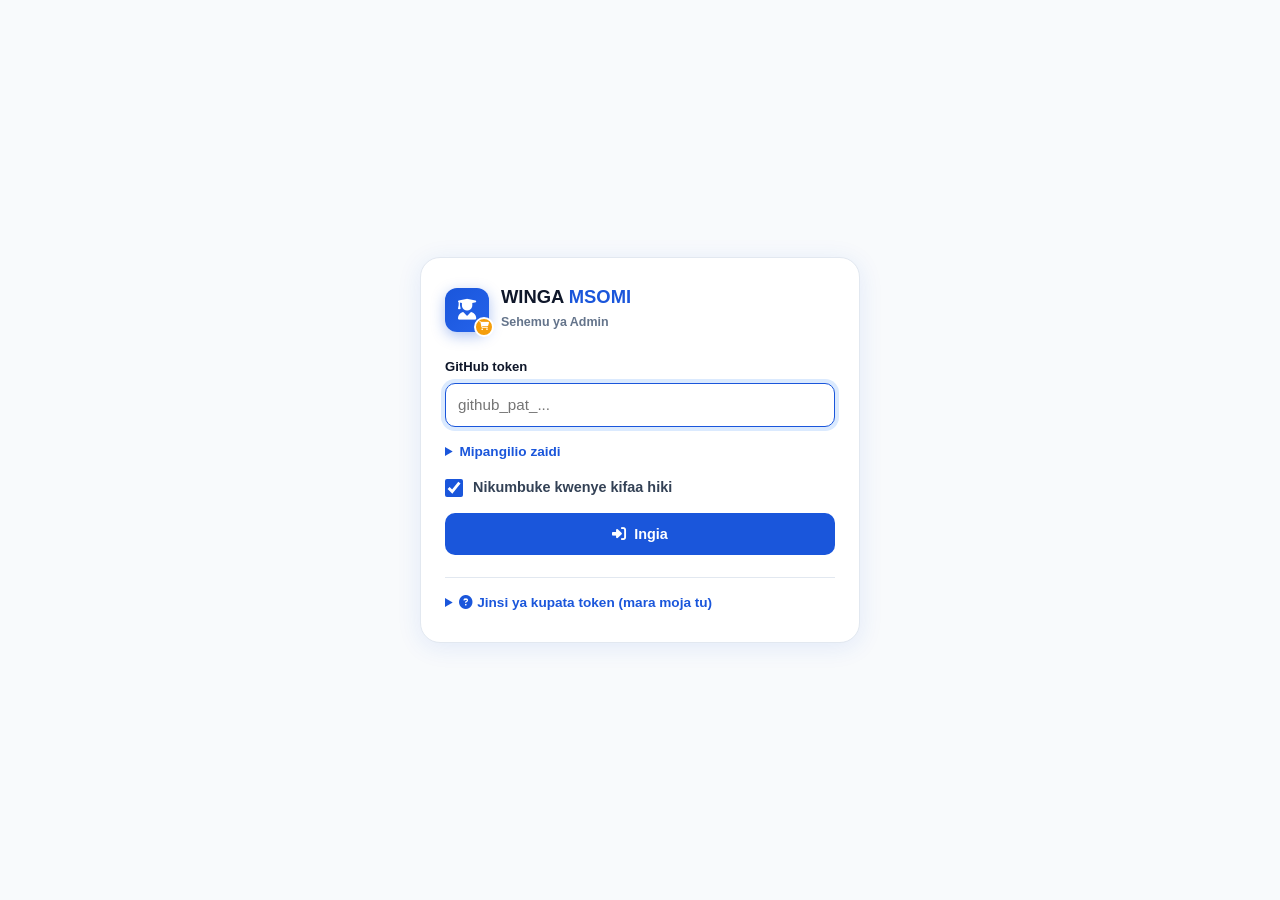
==== commit 388d83bd: "Security hardening: CSP, no eval in admin, security headers - Content-Security-Policy meta on index," ====
--- a/admin/index.html
+++ b/admin/index.html
@@ -2,6 +2,9 @@
 <html lang="sw">
 <head>
   <meta charset="UTF-8"/>
+  <!-- Security: only scripts from this site; no inline scripts, no eval -->
+  <meta http-equiv="Content-Security-Policy" content="default-src 'self'; script-src 'self'; style-src 'self' https://fonts.googleapis.com https://cdnjs.cloudflare.com; font-src 'self' https://fonts.gstatic.com https://cdnjs.cloudflare.com; img-src 'self' data: blob: https://raw.githubusercontent.com; connect-src 'self' https://api.github.com; object-src 'none'; base-uri 'none'; form-action 'self'; upgrade-insecure-requests"/>
+  <meta name="referrer" content="no-referrer"/>
   <meta name="viewport" content="width=device-width, initial-scale=1.0"/>
   <meta name="robots" content="noindex, nofollow"/>
   <meta name="theme-color" content="#1A56DB"/>
@@ -201,12 +204,7 @@
   <!-- Status / progress -->
   <div id="admToast" class="adm-toast" role="status" aria-live="polite" hidden></div>
 
-  <!-- Dev only: ?mock=1 on localhost uses a fake GitHub (tests/mock-github.js, not deployed) -->
-  <script>
-    if (/^(localhost|127\.0\.0\.1)$/.test(location.hostname) && /[?&]mock=1/.test(location.search)) {
-      document.write('<script src="../tests/mock-github.js"><\/script>');
-    }
-  </script>
+  <!-- Dev only: ?mock=1 on localhost loads tests/mock-github.js from admin.js (tests/ is not deployed) -->
   <script src="../js/admin.js"></script>
 </body>
 </html>
--- a/css/style.css
+++ b/css/style.css
@@ -353,11 +353,11 @@
 }
 .soc i { font-size: 1.05rem; color: rgba(255,255,255,.75); transition: color .2s; }
 .soc:hover { transform: translateY(-3px); }
-.soc.instagram:hover { background: linear-gradient(135deg,#f09433,#e6683c,#dc2743,#cc2366,#bc1888); border-color: transparent; }
-.soc.linkedin:hover  { background: #0077b5; border-color: #0077b5; }
 .soc.whatsapp:hover  { background: var(--green); border-color: var(--green); }
-.soc.facebook:hover  { background: #1877f2; border-color: #1877f2; }
-.soc.tiktok:hover    { background: #000; border-color: #69c9d0; }
+/* Single WhatsApp button in the footer */
+.soc-wide { width: auto; gap: 8px; padding: 0 16px; background: var(--green); border-color: var(--green); color: #fff; font-weight: 700; font-size: .88rem; }
+.soc-wide i { color: #fff; }
+.soc-wide:hover { background: var(--green-dk); border-color: var(--green-dk); }
 .soc:hover i { color: #fff; }
 
 .ft-col h4, .ft-col .ft-h { display: flex; align-items: center; gap: 8px; font-family: 'Sora', sans-serif; font-size: .95rem; font-weight: 700; color: #fff; margin-bottom: 20px; }
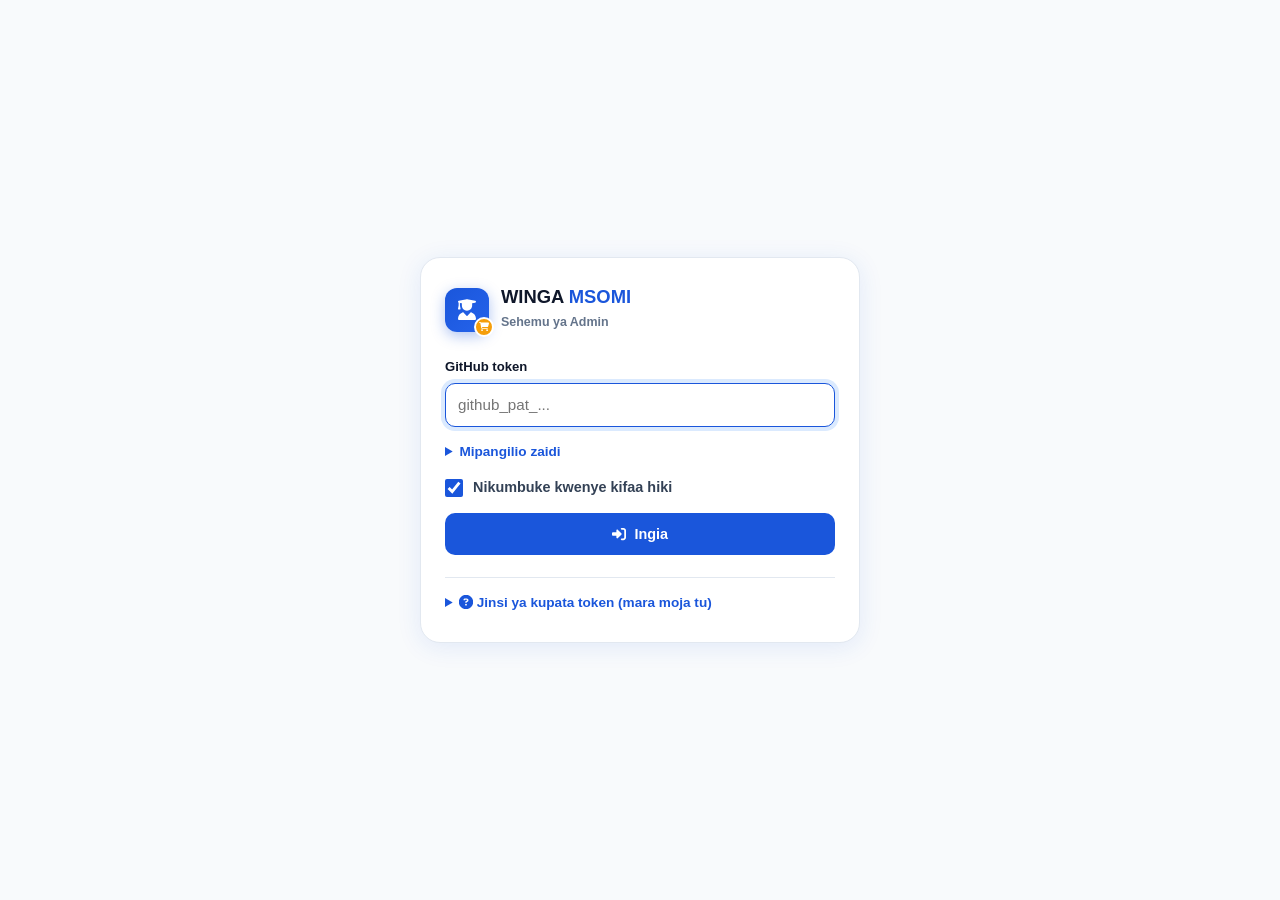
==== commit d768d40e: "Perf B: self-hosted icons instead of Font Awesome from cdnjs - New css/icons.css: the 104 icons the " ====
--- a/admin/index.html
+++ b/admin/index.html
@@ -3,7 +3,7 @@
 <head>
   <meta charset="UTF-8"/>
   <!-- Security: only scripts from this site; no inline scripts, no eval -->
-  <meta http-equiv="Content-Security-Policy" content="default-src 'self'; script-src 'self'; style-src 'self' https://fonts.googleapis.com https://cdnjs.cloudflare.com; font-src 'self' https://fonts.gstatic.com https://cdnjs.cloudflare.com; img-src 'self' data: blob: https://raw.githubusercontent.com; connect-src 'self' https://api.github.com; object-src 'none'; base-uri 'none'; form-action 'self'; upgrade-insecure-requests"/>
+  <meta http-equiv="Content-Security-Policy" content="default-src 'self'; script-src 'self'; style-src 'self' https://fonts.googleapis.com; font-src 'self' https://fonts.gstatic.com; img-src 'self' data: blob: https://raw.githubusercontent.com; connect-src 'self' https://api.github.com; object-src 'none'; base-uri 'none'; form-action 'self'; upgrade-insecure-requests"/>
   <meta name="referrer" content="no-referrer"/>
   <meta name="viewport" content="width=device-width, initial-scale=1.0"/>
   <meta name="robots" content="noindex, nofollow"/>
@@ -13,12 +13,13 @@
   <link rel="preconnect" href="https://fonts.googleapis.com"/>
   <link rel="preconnect" href="https://fonts.gstatic.com" crossorigin/>
   <link href="https://fonts.googleapis.com/css2?family=Sora:wght@600;700;800&family=DM+Sans:wght@400;500;600;700&display=swap" rel="stylesheet"/>
-  <link rel="stylesheet" href="https://cdnjs.cloudflare.com/ajax/libs/font-awesome/6.5.1/css/all.min.css" crossorigin="anonymous" referrerpolicy="no-referrer"/>
+  <link rel="stylesheet" href="../css/icons.css"/>
   <link rel="icon" type="image/svg+xml" href="../images/favicon.svg"/>
   <link rel="stylesheet" href="../css/style.css"/>
   <link rel="stylesheet" href="../css/admin.css"/>
 </head>
 <body class="adm-body">
+  <h1 class="sr-only">WINGA MSOMI — Admin</h1>
 
   <!-- ══════════ LOGIN ══════════ -->
   <main id="loginView" class="adm-login" hidden>
--- a/css/icons.css
+++ b/css/icons.css
@@ -0,0 +1,128 @@
+/* ================================================================
+   WINGA MSOMI — icons.css
+   The ~100 icons the site uses, served from this site (replaces the
+   ~300 KB Font Awesome download from cdnjs). Markup is unchanged:
+   <i class="fa-solid fa-house"></i> still works.
+   Icons: Font Awesome Free 6.5.1 by @fontawesome - https://fontawesome.com
+   License - https://fontawesome.com/license/free (Icons: CC BY 4.0)
+   To add an icon: copy its SVG path from fontawesome.com (Free) and add a
+   rule in the same format as below.
+   ================================================================ */
+.fa-solid, .fa-regular, .fa-brands {
+  display: inline-block;
+  width: var(--w, 1em);
+  height: 1em;
+  vertical-align: -0.125em;
+  background-color: currentColor;
+  -webkit-mask: var(--fa) no-repeat center / contain;
+          mask: var(--fa) no-repeat center / contain;
+  font-style: normal;
+  flex-shrink: 0;
+}
+.fa-spin { animation: fa-spin 1s linear infinite; }
+@keyframes fa-spin { to { transform: rotate(360deg); } }
+@media (prefers-reduced-motion: reduce) { .fa-spin { animation: none; } }
+.fa-address-card{--fa:url("data:image/svg+xml,%3Csvg xmlns='http://www.w3.org/2000/svg' viewBox='0 0 576 512'%3E%3Cpath d='M64 32C28.7 32 0 60.7 0 96V416c0 35.3 28.7 64 64 64H512c35.3 0 64-28.7 64-64V96c0-35.3-28.7-64-64-64H64zm80 256h64c44.2 0 80 35.8 80 80c0 8.8-7.2 16-16 16H80c-8.8 0-16-7.2-16-16c0-44.2 35.8-80 80-80zm-32-96a64 64 0 1 1 128 0 64 64 0 1 1 -128 0zm256-32H496c8.8 0 16 7.2 16 16s-7.2 16-16 16H368c-8.8 0-16-7.2-16-16s7.2-16 16-16zm0 64H496c8.8 0 16 7.2 16 16s-7.2 16-16 16H368c-8.8 0-16-7.2-16-16s7.2-16 16-16zm0 64H496c8.8 0 16 7.2 16 16s-7.2 16-16 16H368c-8.8 0-16-7.2-16-16s7.2-16 16-16z'/%3E%3C/svg%3E");--w:1.125em}
+.fa-align-left{--fa:url("data:image/svg+xml,%3Csvg xmlns='http://www.w3.org/2000/svg' viewBox='0 0 448 512'%3E%3Cpath d='M288 64c0 17.7-14.3 32-32 32H32C14.3 96 0 81.7 0 64S14.3 32 32 32H256c17.7 0 32 14.3 32 32zm0 256c0 17.7-14.3 32-32 32H32c-17.7 0-32-14.3-32-32s14.3-32 32-32H256c17.7 0 32 14.3 32 32zM0 192c0-17.7 14.3-32 32-32H416c17.7 0 32 14.3 32 32s-14.3 32-32 32H32c-17.7 0-32-14.3-32-32zM448 448c0 17.7-14.3 32-32 32H32c-17.7 0-32-14.3-32-32s14.3-32 32-32H416c17.7 0 32 14.3 32 32z'/%3E%3C/svg%3E");--w:0.875em}
+.fa-arrow-down-wide-short{--fa:url("data:image/svg+xml,%3Csvg xmlns='http://www.w3.org/2000/svg' viewBox='0 0 576 512'%3E%3Cpath d='M151.6 469.6C145.5 476.2 137 480 128 480s-17.5-3.8-23.6-10.4l-88-96c-11.9-13-11.1-33.3 2-45.2s33.3-11.1 45.2 2L96 365.7V64c0-17.7 14.3-32 32-32s32 14.3 32 32V365.7l32.4-35.4c11.9-13 32.2-13.9 45.2-2s13.9 32.2 2 45.2l-88 96zM320 480c-17.7 0-32-14.3-32-32s14.3-32 32-32h32c17.7 0 32 14.3 32 32s-14.3 32-32 32H320zm0-128c-17.7 0-32-14.3-32-32s14.3-32 32-32h96c17.7 0 32 14.3 32 32s-14.3 32-32 32H320zm0-128c-17.7 0-32-14.3-32-32s14.3-32 32-32H480c17.7 0 32 14.3 32 32s-14.3 32-32 32H320zm0-128c-17.7 0-32-14.3-32-32s14.3-32 32-32H544c17.7 0 32 14.3 32 32s-14.3 32-32 32H320z'/%3E%3C/svg%3E");--w:1.125em}
+.fa-arrow-left{--fa:url("data:image/svg+xml,%3Csvg xmlns='http://www.w3.org/2000/svg' viewBox='0 0 448 512'%3E%3Cpath d='M9.4 233.4c-12.5 12.5-12.5 32.8 0 45.3l160 160c12.5 12.5 32.8 12.5 45.3 0s12.5-32.8 0-45.3L109.2 288 416 288c17.7 0 32-14.3 32-32s-14.3-32-32-32l-306.7 0L214.6 118.6c12.5-12.5 12.5-32.8 0-45.3s-32.8-12.5-45.3 0l-160 160z'/%3E%3C/svg%3E");--w:0.875em}
+.fa-arrow-right{--fa:url("data:image/svg+xml,%3Csvg xmlns='http://www.w3.org/2000/svg' viewBox='0 0 448 512'%3E%3Cpath d='M438.6 278.6c12.5-12.5 12.5-32.8 0-45.3l-160-160c-12.5-12.5-32.8-12.5-45.3 0s-12.5 32.8 0 45.3L338.8 224 32 224c-17.7 0-32 14.3-32 32s14.3 32 32 32l306.7 0L233.4 393.4c-12.5 12.5-12.5 32.8 0 45.3s32.8 12.5 45.3 0l160-160z'/%3E%3C/svg%3E");--w:0.875em}
+.fa-arrow-up-right-from-square{--fa:url("data:image/svg+xml,%3Csvg xmlns='http://www.w3.org/2000/svg' viewBox='0 0 512 512'%3E%3Cpath d='M320 0c-17.7 0-32 14.3-32 32s14.3 32 32 32h82.7L201.4 265.4c-12.5 12.5-12.5 32.8 0 45.3s32.8 12.5 45.3 0L448 109.3V192c0 17.7 14.3 32 32 32s32-14.3 32-32V32c0-17.7-14.3-32-32-32H320zM80 32C35.8 32 0 67.8 0 112V432c0 44.2 35.8 80 80 80H400c44.2 0 80-35.8 80-80V320c0-17.7-14.3-32-32-32s-32 14.3-32 32V432c0 8.8-7.2 16-16 16H80c-8.8 0-16-7.2-16-16V112c0-8.8 7.2-16 16-16H192c17.7 0 32-14.3 32-32s-14.3-32-32-32H80z'/%3E%3C/svg%3E");--w:1.0em}
+.fa-bag-shopping{--fa:url("data:image/svg+xml,%3Csvg xmlns='http://www.w3.org/2000/svg' viewBox='0 0 448 512'%3E%3Cpath d='M160 112c0-35.3 28.7-64 64-64s64 28.7 64 64v48H160V112zm-48 48H48c-26.5 0-48 21.5-48 48V416c0 53 43 96 96 96H352c53 0 96-43 96-96V208c0-26.5-21.5-48-48-48H336V112C336 50.1 285.9 0 224 0S112 50.1 112 112v48zm24 48a24 24 0 1 1 0 48 24 24 0 1 1 0-48zm152 24a24 24 0 1 1 48 0 24 24 0 1 1 -48 0z'/%3E%3C/svg%3E");--w:0.875em}
+.fa-bars{--fa:url("data:image/svg+xml,%3Csvg xmlns='http://www.w3.org/2000/svg' viewBox='0 0 448 512'%3E%3Cpath d='M0 96C0 78.3 14.3 64 32 64H416c17.7 0 32 14.3 32 32s-14.3 32-32 32H32C14.3 128 0 113.7 0 96zM0 256c0-17.7 14.3-32 32-32H416c17.7 0 32 14.3 32 32s-14.3 32-32 32H32c-17.7 0-32-14.3-32-32zM448 416c0 17.7-14.3 32-32 32H32c-17.7 0-32-14.3-32-32s14.3-32 32-32H416c17.7 0 32 14.3 32 32z'/%3E%3C/svg%3E");--w:0.875em}
+.fa-basket-shopping{--fa:url("data:image/svg+xml,%3Csvg xmlns='http://www.w3.org/2000/svg' viewBox='0 0 576 512'%3E%3Cpath d='M253.3 35.1c6.1-11.8 1.5-26.3-10.2-32.4s-26.3-1.5-32.4 10.2L117.6 192H32c-17.7 0-32 14.3-32 32s14.3 32 32 32L83.9 463.5C91 492 116.6 512 146 512H430c29.4 0 55-20 62.1-48.5L544 256c17.7 0 32-14.3 32-32s-14.3-32-32-32H458.4L365.3 12.9C359.2 1.2 344.7-3.4 332.9 2.7s-16.3 20.6-10.2 32.4L404.3 192H171.7L253.3 35.1zM192 304v96c0 8.8-7.2 16-16 16s-16-7.2-16-16V304c0-8.8 7.2-16 16-16s16 7.2 16 16zm96-16c8.8 0 16 7.2 16 16v96c0 8.8-7.2 16-16 16s-16-7.2-16-16V304c0-8.8 7.2-16 16-16zm128 16v96c0 8.8-7.2 16-16 16s-16-7.2-16-16V304c0-8.8 7.2-16 16-16s16 7.2 16 16z'/%3E%3C/svg%3E");--w:1.125em}
+.fa-battery-full{--fa:url("data:image/svg+xml,%3Csvg xmlns='http://www.w3.org/2000/svg' viewBox='0 0 576 512'%3E%3Cpath d='M464 160c8.8 0 16 7.2 16 16V336c0 8.8-7.2 16-16 16H80c-8.8 0-16-7.2-16-16V176c0-8.8 7.2-16 16-16H464zM80 96C35.8 96 0 131.8 0 176V336c0 44.2 35.8 80 80 80H464c44.2 0 80-35.8 80-80V320c17.7 0 32-14.3 32-32V224c0-17.7-14.3-32-32-32V176c0-44.2-35.8-80-80-80H80zm368 96H96V320H448V192z'/%3E%3C/svg%3E");--w:1.125em}
+.fa-bolt{--fa:url("data:image/svg+xml,%3Csvg xmlns='http://www.w3.org/2000/svg' viewBox='0 0 448 512'%3E%3Cpath d='M349.4 44.6c5.9-13.7 1.5-29.7-10.6-38.5s-28.6-8-39.9 1.8l-256 224c-10 8.8-13.6 22.9-8.9 35.3S50.7 288 64 288H175.5L98.6 467.4c-5.9 13.7-1.5 29.7 10.6 38.5s28.6 8 39.9-1.8l256-224c10-8.8 13.6-22.9 8.9-35.3s-16.6-20.7-30-20.7H272.5L349.4 44.6z'/%3E%3C/svg%3E");--w:0.875em}
+.fa-border-all{--fa:url("data:image/svg+xml,%3Csvg xmlns='http://www.w3.org/2000/svg' viewBox='0 0 448 512'%3E%3Cpath d='M384 96V224H256V96H384zm0 192V416H256V288H384zM192 224H64V96H192V224zM64 288H192V416H64V288zM64 32C28.7 32 0 60.7 0 96V416c0 35.3 28.7 64 64 64H384c35.3 0 64-28.7 64-64V96c0-35.3-28.7-64-64-64H64z'/%3E%3C/svg%3E");--w:0.875em}
+.fa-box{--fa:url("data:image/svg+xml,%3Csvg xmlns='http://www.w3.org/2000/svg' viewBox='0 0 448 512'%3E%3Cpath d='M50.7 58.5L0 160H208V32H93.7C75.5 32 58.9 42.3 50.7 58.5zM240 160H448L397.3 58.5C389.1 42.3 372.5 32 354.3 32H240V160zm208 32H0V416c0 35.3 28.7 64 64 64H384c35.3 0 64-28.7 64-64V192z'/%3E%3C/svg%3E");--w:0.875em}
+.fa-box-open{--fa:url("data:image/svg+xml,%3Csvg xmlns='http://www.w3.org/2000/svg' viewBox='0 0 640 512'%3E%3Cpath d='M58.9 42.1c3-6.1 9.6-9.6 16.3-8.7L320 64 564.8 33.4c6.7-.8 13.3 2.7 16.3 8.7l41.7 83.4c9 17.9-.6 39.6-19.8 45.1L439.6 217.3c-13.9 4-28.8-1.9-36.2-14.3L320 64 236.6 203c-7.4 12.4-22.3 18.3-36.2 14.3L37.1 170.6c-19.3-5.5-28.8-27.2-19.8-45.1L58.9 42.1zM321.1 128l54.9 91.4c14.9 24.8 44.6 36.6 72.5 28.6L576 211.6v167c0 22-15 41.2-36.4 46.6l-204.1 51c-10.2 2.6-20.9 2.6-31 0l-204.1-51C79 419.7 64 400.5 64 378.5v-167L191.6 248c27.8 8 57.6-3.8 72.5-28.6L318.9 128h2.2z'/%3E%3C/svg%3E");--w:1.25em}
+.fa-bullseye{--fa:url("data:image/svg+xml,%3Csvg xmlns='http://www.w3.org/2000/svg' viewBox='0 0 512 512'%3E%3Cpath d='M448 256A192 192 0 1 0 64 256a192 192 0 1 0 384 0zM0 256a256 256 0 1 1 512 0A256 256 0 1 1 0 256zm256 80a80 80 0 1 0 0-160 80 80 0 1 0 0 160zm0-224a144 144 0 1 1 0 288 144 144 0 1 1 0-288zM224 256a32 32 0 1 1 64 0 32 32 0 1 1 -64 0z'/%3E%3C/svg%3E");--w:1.0em}
+.fa-cable-car{--fa:url("data:image/svg+xml,%3Csvg xmlns='http://www.w3.org/2000/svg' viewBox='0 0 512 512'%3E%3Cpath d='M288 0a32 32 0 1 1 0 64 32 32 0 1 1 0-64zM160 56a32 32 0 1 1 64 0 32 32 0 1 1 -64 0zM32 288c0-35.3 28.7-64 64-64H232V157.5l-203.1 42c-13 2.7-25.7-5.7-28.4-18.6s5.7-25.7 18.6-28.4l232-48 232-48c13-2.7 25.7 5.7 28.4 18.6s-5.7 25.7-18.6 28.4L280 147.5V224H416c35.3 0 64 28.7 64 64V448c0 35.3-28.7 64-64 64H96c-35.3 0-64-28.7-64-64V288zm64 0c-8.8 0-16 7.2-16 16v64c0 8.8 7.2 16 16 16h64c8.8 0 16-7.2 16-16V304c0-8.8-7.2-16-16-16H96zm112 16v64c0 8.8 7.2 16 16 16h64c8.8 0 16-7.2 16-16V304c0-8.8-7.2-16-16-16H224c-8.8 0-16 7.2-16 16zm144-16c-8.8 0-16 7.2-16 16v64c0 8.8 7.2 16 16 16h64c8.8 0 16-7.2 16-16V304c0-8.8-7.2-16-16-16H352z'/%3E%3C/svg%3E");--w:1.0em}
+.fa-camera{--fa:url("data:image/svg+xml,%3Csvg xmlns='http://www.w3.org/2000/svg' viewBox='0 0 512 512'%3E%3Cpath d='M149.1 64.8L138.7 96H64C28.7 96 0 124.7 0 160V416c0 35.3 28.7 64 64 64H448c35.3 0 64-28.7 64-64V160c0-35.3-28.7-64-64-64H373.3L362.9 64.8C356.4 45.2 338.1 32 317.4 32H194.6c-20.7 0-39 13.2-45.5 32.8zM256 192a96 96 0 1 1 0 192 96 96 0 1 1 0-192z'/%3E%3C/svg%3E");--w:1.0em}
+.fa-camera-retro{--fa:url("data:image/svg+xml,%3Csvg xmlns='http://www.w3.org/2000/svg' viewBox='0 0 512 512'%3E%3Cpath d='M220.6 121.2L271.1 96 448 96v96H333.2c-21.9-15.1-48.5-24-77.2-24s-55.2 8.9-77.2 24H64V128H192c9.9 0 19.7-2.3 28.6-6.8zM0 128V416c0 35.3 28.7 64 64 64H448c35.3 0 64-28.7 64-64V96c0-35.3-28.7-64-64-64H271.1c-9.9 0-19.7 2.3-28.6 6.8L192 64H160V48c0-8.8-7.2-16-16-16H80c-8.8 0-16 7.2-16 16l0 16C28.7 64 0 92.7 0 128zM168 304a88 88 0 1 1 176 0 88 88 0 1 1 -176 0z'/%3E%3C/svg%3E");--w:1.0em}
+.fa-cart-plus{--fa:url("data:image/svg+xml,%3Csvg xmlns='http://www.w3.org/2000/svg' viewBox='0 0 576 512'%3E%3Cpath d='M0 24C0 10.7 10.7 0 24 0H69.5c22 0 41.5 12.8 50.6 32h411c26.3 0 45.5 25 38.6 50.4l-41 152.3c-8.5 31.4-37 53.3-69.5 53.3H170.7l5.4 28.5c2.2 11.3 12.1 19.5 23.6 19.5H488c13.3 0 24 10.7 24 24s-10.7 24-24 24H199.7c-34.6 0-64.3-24.6-70.7-58.5L77.4 54.5c-.7-3.8-4-6.5-7.9-6.5H24C10.7 48 0 37.3 0 24zM128 464a48 48 0 1 1 96 0 48 48 0 1 1 -96 0zm336-48a48 48 0 1 1 0 96 48 48 0 1 1 0-96zM252 160c0 11 9 20 20 20h44v44c0 11 9 20 20 20s20-9 20-20V180h44c11 0 20-9 20-20s-9-20-20-20H356V96c0-11-9-20-20-20s-20 9-20 20v44H272c-11 0-20 9-20 20z'/%3E%3C/svg%3E");--w:1.125em}
+.fa-cart-shopping{--fa:url("data:image/svg+xml,%3Csvg xmlns='http://www.w3.org/2000/svg' viewBox='0 0 576 512'%3E%3Cpath d='M0 24C0 10.7 10.7 0 24 0H69.5c22 0 41.5 12.8 50.6 32h411c26.3 0 45.5 25 38.6 50.4l-41 152.3c-8.5 31.4-37 53.3-69.5 53.3H170.7l5.4 28.5c2.2 11.3 12.1 19.5 23.6 19.5H488c13.3 0 24 10.7 24 24s-10.7 24-24 24H199.7c-34.6 0-64.3-24.6-70.7-58.5L77.4 54.5c-.7-3.8-4-6.5-7.9-6.5H24C10.7 48 0 37.3 0 24zM128 464a48 48 0 1 1 96 0 48 48 0 1 1 -96 0zm336-48a48 48 0 1 1 0 96 48 48 0 1 1 0-96z'/%3E%3C/svg%3E");--w:1.125em}
+.fa-check{--fa:url("data:image/svg+xml,%3Csvg xmlns='http://www.w3.org/2000/svg' viewBox='0 0 448 512'%3E%3Cpath d='M438.6 105.4c12.5 12.5 12.5 32.8 0 45.3l-256 256c-12.5 12.5-32.8 12.5-45.3 0l-128-128c-12.5-12.5-12.5-32.8 0-45.3s32.8-12.5 45.3 0L160 338.7 393.4 105.4c12.5-12.5 32.8-12.5 45.3 0z'/%3E%3C/svg%3E");--w:0.875em}
+.fa-chevron-down{--fa:url("data:image/svg+xml,%3Csvg xmlns='http://www.w3.org/2000/svg' viewBox='0 0 512 512'%3E%3Cpath d='M233.4 406.6c12.5 12.5 32.8 12.5 45.3 0l192-192c12.5-12.5 12.5-32.8 0-45.3s-32.8-12.5-45.3 0L256 338.7 86.6 169.4c-12.5-12.5-32.8-12.5-45.3 0s-12.5 32.8 0 45.3l192 192z'/%3E%3C/svg%3E");--w:1.0em}
+.fa-chevron-left{--fa:url("data:image/svg+xml,%3Csvg xmlns='http://www.w3.org/2000/svg' viewBox='0 0 320 512'%3E%3Cpath d='M9.4 233.4c-12.5 12.5-12.5 32.8 0 45.3l192 192c12.5 12.5 32.8 12.5 45.3 0s12.5-32.8 0-45.3L77.3 256 246.6 86.6c12.5-12.5 12.5-32.8 0-45.3s-32.8-12.5-45.3 0l-192 192z'/%3E%3C/svg%3E");--w:0.625em}
+.fa-chevron-right{--fa:url("data:image/svg+xml,%3Csvg xmlns='http://www.w3.org/2000/svg' viewBox='0 0 320 512'%3E%3Cpath d='M310.6 233.4c12.5 12.5 12.5 32.8 0 45.3l-192 192c-12.5 12.5-32.8 12.5-45.3 0s-12.5-32.8 0-45.3L242.7 256 73.4 86.6c-12.5-12.5-12.5-32.8 0-45.3s32.8-12.5 45.3 0l192 192z'/%3E%3C/svg%3E");--w:0.625em}
+.fa-circle-check{--fa:url("data:image/svg+xml,%3Csvg xmlns='http://www.w3.org/2000/svg' viewBox='0 0 512 512'%3E%3Cpath d='M256 512A256 256 0 1 0 256 0a256 256 0 1 0 0 512zM369 209L241 337c-9.4 9.4-24.6 9.4-33.9 0l-64-64c-9.4-9.4-9.4-24.6 0-33.9s24.6-9.4 33.9 0l47 47L335 175c9.4-9.4 24.6-9.4 33.9 0s9.4 24.6 0 33.9z'/%3E%3C/svg%3E");--w:1.0em}
+.fa-circle-dot{--fa:url("data:image/svg+xml,%3Csvg xmlns='http://www.w3.org/2000/svg' viewBox='0 0 512 512'%3E%3Cpath d='M256 512A256 256 0 1 0 256 0a256 256 0 1 0 0 512zm0-352a96 96 0 1 1 0 192 96 96 0 1 1 0-192z'/%3E%3C/svg%3E");--w:1.0em}
+.fa-circle-exclamation{--fa:url("data:image/svg+xml,%3Csvg xmlns='http://www.w3.org/2000/svg' viewBox='0 0 512 512'%3E%3Cpath d='M256 512A256 256 0 1 0 256 0a256 256 0 1 0 0 512zm0-384c13.3 0 24 10.7 24 24V264c0 13.3-10.7 24-24 24s-24-10.7-24-24V152c0-13.3 10.7-24 24-24zM224 352a32 32 0 1 1 64 0 32 32 0 1 1 -64 0z'/%3E%3C/svg%3E");--w:1.0em}
+.fa-circle-info{--fa:url("data:image/svg+xml,%3Csvg xmlns='http://www.w3.org/2000/svg' viewBox='0 0 512 512'%3E%3Cpath d='M256 512A256 256 0 1 0 256 0a256 256 0 1 0 0 512zM216 336h24V272H216c-13.3 0-24-10.7-24-24s10.7-24 24-24h48c13.3 0 24 10.7 24 24v88h8c13.3 0 24 10.7 24 24s-10.7 24-24 24H216c-13.3 0-24-10.7-24-24s10.7-24 24-24zm40-208a32 32 0 1 1 0 64 32 32 0 1 1 0-64z'/%3E%3C/svg%3E");--w:1.0em}
+.fa-circle-question{--fa:url("data:image/svg+xml,%3Csvg xmlns='http://www.w3.org/2000/svg' viewBox='0 0 512 512'%3E%3Cpath d='M256 512A256 256 0 1 0 256 0a256 256 0 1 0 0 512zM169.8 165.3c7.9-22.3 29.1-37.3 52.8-37.3h58.3c34.9 0 63.1 28.3 63.1 63.1c0 22.6-12.1 43.5-31.7 54.8L280 264.4c-.2 13-10.9 23.6-24 23.6c-13.3 0-24-10.7-24-24V250.5c0-8.6 4.6-16.5 12.1-20.8l44.3-25.4c4.7-2.7 7.6-7.7 7.6-13.1c0-8.4-6.8-15.1-15.1-15.1H222.6c-3.4 0-6.4 2.1-7.5 5.3l-.4 1.2c-4.4 12.5-18.2 19-30.6 14.6s-19-18.2-14.6-30.6l.4-1.2zM224 352a32 32 0 1 1 64 0 32 32 0 1 1 -64 0z'/%3E%3C/svg%3E");--w:1.0em}
+.fa-circle-xmark{--fa:url("data:image/svg+xml,%3Csvg xmlns='http://www.w3.org/2000/svg' viewBox='0 0 512 512'%3E%3Cpath d='M256 512A256 256 0 1 0 256 0a256 256 0 1 0 0 512zM175 175c9.4-9.4 24.6-9.4 33.9 0l47 47 47-47c9.4-9.4 24.6-9.4 33.9 0s9.4 24.6 0 33.9l-47 47 47 47c9.4 9.4 9.4 24.6 0 33.9s-24.6 9.4-33.9 0l-47-47-47 47c-9.4 9.4-24.6 9.4-33.9 0s-9.4-24.6 0-33.9l47-47-47-47c-9.4-9.4-9.4-24.6 0-33.9z'/%3E%3C/svg%3E");--w:1.0em}
+.fa-clock{--fa:url("data:image/svg+xml,%3Csvg xmlns='http://www.w3.org/2000/svg' viewBox='0 0 512 512'%3E%3Cpath d='M256 0a256 256 0 1 1 0 512A256 256 0 1 1 256 0zM232 120V256c0 8 4 15.5 10.7 20l96 64c11 7.4 25.9 4.4 33.3-6.7s4.4-25.9-6.7-33.3L280 243.2V120c0-13.3-10.7-24-24-24s-24 10.7-24 24z'/%3E%3C/svg%3E");--w:1.0em}
+.fa-cloud-arrow-up{--fa:url("data:image/svg+xml,%3Csvg xmlns='http://www.w3.org/2000/svg' viewBox='0 0 640 512'%3E%3Cpath d='M144 480C64.5 480 0 415.5 0 336c0-62.8 40.2-116.2 96.2-135.9c-.1-2.7-.2-5.4-.2-8.1c0-88.4 71.6-160 160-160c59.3 0 111 32.2 138.7 80.2C409.9 102 428.3 96 448 96c53 0 96 43 96 96c0 12.2-2.3 23.8-6.4 34.6C596 238.4 640 290.1 640 352c0 70.7-57.3 128-128 128H144zm79-217c-9.4 9.4-9.4 24.6 0 33.9s24.6 9.4 33.9 0l39-39V392c0 13.3 10.7 24 24 24s24-10.7 24-24V257.9l39 39c9.4 9.4 24.6 9.4 33.9 0s9.4-24.6 0-33.9l-80-80c-9.4-9.4-24.6-9.4-33.9 0l-80 80z'/%3E%3C/svg%3E");--w:1.25em}
+.fa-regular.fa-comments{--fa:url("data:image/svg+xml,%3Csvg xmlns='http://www.w3.org/2000/svg' viewBox='0 0 640 512'%3E%3Cpath d='M88.2 309.1c9.8-18.3 6.8-40.8-7.5-55.8C59.4 230.9 48 204 48 176c0-63.5 63.8-128 160-128s160 64.5 160 128s-63.8 128-160 128c-13.1 0-25.8-1.3-37.8-3.6c-10.4-2-21.2-.6-30.7 4.2c-4.1 2.1-8.3 4.1-12.6 6c-16 7.2-32.9 13.5-49.9 18c2.8-4.6 5.4-9.1 7.9-13.6c1.1-1.9 2.2-3.9 3.2-5.9zM0 176c0 41.8 17.2 80.1 45.9 110.3c-.9 1.7-1.9 3.5-2.8 5.1c-10.3 18.4-22.3 36.5-36.6 52.1c-6.6 7-8.3 17.2-4.6 25.9C5.8 378.3 14.4 384 24 384c43 0 86.5-13.3 122.7-29.7c4.8-2.2 9.6-4.5 14.2-6.8c15.1 3 30.9 4.5 47.1 4.5c114.9 0 208-78.8 208-176S322.9 0 208 0S0 78.8 0 176zM432 480c16.2 0 31.9-1.6 47.1-4.5c4.6 2.3 9.4 4.6 14.2 6.8C529.5 498.7 573 512 616 512c9.6 0 18.2-5.7 22-14.5c3.8-8.8 2-19-4.6-25.9c-14.2-15.6-26.2-33.7-36.6-52.1c-.9-1.7-1.9-3.4-2.8-5.1C622.8 384.1 640 345.8 640 304c0-94.4-87.9-171.5-198.2-175.8c4.1 15.2 6.2 31.2 6.2 47.8l0 .6c87.2 6.7 144 67.5 144 127.4c0 28-11.4 54.9-32.7 77.2c-14.3 15-17.3 37.6-7.5 55.8c1.1 2 2.2 4 3.2 5.9c2.5 4.5 5.2 9 7.9 13.6c-17-4.5-33.9-10.7-49.9-18c-4.3-1.9-8.5-3.9-12.6-6c-9.5-4.8-20.3-6.2-30.7-4.2c-12.1 2.4-24.7 3.6-37.8 3.6c-61.7 0-110-26.5-136.8-62.3c-16 5.4-32.8 9.4-50 11.8C279 439.8 350 480 432 480z'/%3E%3C/svg%3E");--w:1.25em}
+.fa-regular.fa-copy{--fa:url("data:image/svg+xml,%3Csvg xmlns='http://www.w3.org/2000/svg' viewBox='0 0 448 512'%3E%3Cpath d='M384 336H192c-8.8 0-16-7.2-16-16V64c0-8.8 7.2-16 16-16l140.1 0L400 115.9V320c0 8.8-7.2 16-16 16zM192 384H384c35.3 0 64-28.7 64-64V115.9c0-12.7-5.1-24.9-14.1-33.9L366.1 14.1c-9-9-21.2-14.1-33.9-14.1H192c-35.3 0-64 28.7-64 64V320c0 35.3 28.7 64 64 64zM64 128c-35.3 0-64 28.7-64 64V448c0 35.3 28.7 64 64 64H256c35.3 0 64-28.7 64-64V416H272v32c0 8.8-7.2 16-16 16H64c-8.8 0-16-7.2-16-16V192c0-8.8 7.2-16 16-16H96V128H64z'/%3E%3C/svg%3E");--w:0.875em}
+.fa-desktop{--fa:url("data:image/svg+xml,%3Csvg xmlns='http://www.w3.org/2000/svg' viewBox='0 0 576 512'%3E%3Cpath d='M64 0C28.7 0 0 28.7 0 64V352c0 35.3 28.7 64 64 64H240l-10.7 32H160c-17.7 0-32 14.3-32 32s14.3 32 32 32H416c17.7 0 32-14.3 32-32s-14.3-32-32-32H346.7L336 416H512c35.3 0 64-28.7 64-64V64c0-35.3-28.7-64-64-64H64zM512 64V288H64V64H512z'/%3E%3C/svg%3E");--w:1.125em}
+.fa-droplet{--fa:url("data:image/svg+xml,%3Csvg xmlns='http://www.w3.org/2000/svg' viewBox='0 0 384 512'%3E%3Cpath d='M192 512C86 512 0 426 0 320C0 228.8 130.2 57.7 166.6 11.7C172.6 4.2 181.5 0 191.1 0h1.8c9.6 0 18.5 4.2 24.5 11.7C253.8 57.7 384 228.8 384 320c0 106-86 192-192 192zM96 336c0-8.8-7.2-16-16-16s-16 7.2-16 16c0 61.9 50.1 112 112 112c8.8 0 16-7.2 16-16s-7.2-16-16-16c-44.2 0-80-35.8-80-80z'/%3E%3C/svg%3E");--w:0.75em}
+.fa-eye{--fa:url("data:image/svg+xml,%3Csvg xmlns='http://www.w3.org/2000/svg' viewBox='0 0 576 512'%3E%3Cpath d='M288 32c-80.8 0-145.5 36.8-192.6 80.6C48.6 156 17.3 208 2.5 243.7c-3.3 7.9-3.3 16.7 0 24.6C17.3 304 48.6 356 95.4 399.4C142.5 443.2 207.2 480 288 480s145.5-36.8 192.6-80.6c46.8-43.5 78.1-95.4 93-131.1c3.3-7.9 3.3-16.7 0-24.6c-14.9-35.7-46.2-87.7-93-131.1C433.5 68.8 368.8 32 288 32zM144 256a144 144 0 1 1 288 0 144 144 0 1 1 -288 0zm144-64c0 35.3-28.7 64-64 64c-7.1 0-13.9-1.2-20.3-3.3c-5.5-1.8-11.9 1.6-11.7 7.4c.3 6.9 1.3 13.8 3.2 20.7c13.7 51.2 66.4 81.6 117.6 67.9s81.6-66.4 67.9-117.6c-11.1-41.5-47.8-69.4-88.6-71.1c-5.8-.2-9.2 6.1-7.4 11.7c2.1 6.4 3.3 13.2 3.3 20.3z'/%3E%3C/svg%3E");--w:1.125em}
+.fa-fire{--fa:url("data:image/svg+xml,%3Csvg xmlns='http://www.w3.org/2000/svg' viewBox='0 0 448 512'%3E%3Cpath d='M159.3 5.4c7.8-7.3 19.9-7.2 27.7 .1c27.6 25.9 53.5 53.8 77.7 84c11-14.4 23.5-30.1 37-42.9c7.9-7.4 20.1-7.4 28 .1c34.6 33 63.9 76.6 84.5 118c20.3 40.8 33.8 82.5 33.8 111.9C448 404.2 348.2 512 224 512C98.4 512 0 404.1 0 276.5c0-38.4 17.8-85.3 45.4-131.7C73.3 97.7 112.7 48.6 159.3 5.4zM225.7 416c25.3 0 47.7-7 68.8-21c42.1-29.4 53.4-88.2 28.1-134.4c-4.5-9-16-9.6-22.5-2l-25.2 29.3c-6.6 7.6-18.5 7.4-24.7-.5c-16.5-21-46-58.5-62.8-79.8c-6.3-8-18.3-8.1-24.7-.1c-33.8 42.5-50.8 69.3-50.8 99.4C112 375.4 162.6 416 225.7 416z'/%3E%3C/svg%3E");--w:0.875em}
+.fa-fire-flame-curved{--fa:url("data:image/svg+xml,%3Csvg xmlns='http://www.w3.org/2000/svg' viewBox='0 0 384 512'%3E%3Cpath d='M153.6 29.9l16-21.3C173.6 3.2 180 0 186.7 0C198.4 0 208 9.6 208 21.3V43.5c0 13.1 5.4 25.7 14.9 34.7L307.6 159C356.4 205.6 384 270.2 384 337.7C384 434 306 512 209.7 512H192C86 512 0 426 0 320v-3.8c0-48.8 19.4-95.6 53.9-130.1l3.5-3.5c4.2-4.2 10-6.6 16-6.6C85.9 176 96 186.1 96 198.6V288c0 35.3 28.7 64 64 64s64-28.7 64-64v-3.9c0-18-7.2-35.3-19.9-48l-38.6-38.6c-24-24-37.5-56.7-37.5-90.7c0-27.7 9-54.8 25.6-76.9z'/%3E%3C/svg%3E");--w:0.75em}
+.fa-folder-open{--fa:url("data:image/svg+xml,%3Csvg xmlns='http://www.w3.org/2000/svg' viewBox='0 0 576 512'%3E%3Cpath d='M88.7 223.8L0 375.8V96C0 60.7 28.7 32 64 32H181.5c17 0 33.3 6.7 45.3 18.7l26.5 26.5c12 12 28.3 18.7 45.3 18.7H416c35.3 0 64 28.7 64 64v32H144c-22.8 0-43.8 12.1-55.3 31.8zm27.6 16.1C122.1 230 132.6 224 144 224H544c11.5 0 22 6.1 27.7 16.1s5.7 22.2-.1 32.1l-112 192C453.9 474 443.4 480 432 480H32c-11.5 0-22-6.1-27.7-16.1s-5.7-22.2 .1-32.1l112-192z'/%3E%3C/svg%3E");--w:1.125em}
+.fa-gamepad{--fa:url("data:image/svg+xml,%3Csvg xmlns='http://www.w3.org/2000/svg' viewBox='0 0 640 512'%3E%3Cpath d='M192 64C86 64 0 150 0 256S86 448 192 448H448c106 0 192-86 192-192s-86-192-192-192H192zM496 168a40 40 0 1 1 0 80 40 40 0 1 1 0-80zM392 304a40 40 0 1 1 80 0 40 40 0 1 1 -80 0zM168 200c0-13.3 10.7-24 24-24s24 10.7 24 24v32h32c13.3 0 24 10.7 24 24s-10.7 24-24 24H216v32c0 13.3-10.7 24-24 24s-24-10.7-24-24V280H136c-13.3 0-24-10.7-24-24s10.7-24 24-24h32V200z'/%3E%3C/svg%3E");--w:1.25em}
+.fa-hand{--fa:url("data:image/svg+xml,%3Csvg xmlns='http://www.w3.org/2000/svg' viewBox='0 0 512 512'%3E%3Cpath d='M288 32c0-17.7-14.3-32-32-32s-32 14.3-32 32V240c0 8.8-7.2 16-16 16s-16-7.2-16-16V64c0-17.7-14.3-32-32-32s-32 14.3-32 32V336c0 1.5 0 3.1 .1 4.6L67.6 283c-16-15.2-41.3-14.6-56.6 1.4s-14.6 41.3 1.4 56.6L124.8 448c43.1 41.1 100.4 64 160 64H304c97.2 0 176-78.8 176-176V128c0-17.7-14.3-32-32-32s-32 14.3-32 32V240c0 8.8-7.2 16-16 16s-16-7.2-16-16V64c0-17.7-14.3-32-32-32s-32 14.3-32 32V240c0 8.8-7.2 16-16 16s-16-7.2-16-16V32z'/%3E%3C/svg%3E");--w:1.0em}
+.fa-hand-holding-heart{--fa:url("data:image/svg+xml,%3Csvg xmlns='http://www.w3.org/2000/svg' viewBox='0 0 576 512'%3E%3Cpath d='M163.9 136.9c-29.4-29.8-29.4-78.2 0-108s77-29.8 106.4 0l17.7 18 17.7-18c29.4-29.8 77-29.8 106.4 0s29.4 78.2 0 108L310.5 240.1c-6.2 6.3-14.3 9.4-22.5 9.4s-16.3-3.1-22.5-9.4L163.9 136.9zM568.2 336.3c13.1 17.8 9.3 42.8-8.5 55.9L433.1 485.5c-23.4 17.2-51.6 26.5-80.7 26.5H192 32c-17.7 0-32-14.3-32-32V416c0-17.7 14.3-32 32-32H68.8l44.9-36c22.7-18.2 50.9-28 80-28H272h16 64c17.7 0 32 14.3 32 32s-14.3 32-32 32H288 272c-8.8 0-16 7.2-16 16s7.2 16 16 16H392.6l119.7-88.2c17.8-13.1 42.8-9.3 55.9 8.5zM193.6 384l0 0-.9 0c.3 0 .6 0 .9 0z'/%3E%3C/svg%3E");--w:1.125em}
+.fa-hand-pointer{--fa:url("data:image/svg+xml,%3Csvg xmlns='http://www.w3.org/2000/svg' viewBox='0 0 448 512'%3E%3Cpath d='M128 40c0-22.1 17.9-40 40-40s40 17.9 40 40V188.2c8.5-7.6 19.7-12.2 32-12.2c20.6 0 38.2 13 45 31.2c8.8-9.3 21.2-15.2 35-15.2c25.3 0 46 19.5 47.9 44.3c8.5-7.7 19.8-12.3 32.1-12.3c26.5 0 48 21.5 48 48v48 16 48c0 70.7-57.3 128-128 128l-16 0H240l-.1 0h-5.2c-5 0-9.9-.3-14.7-1c-55.3-5.6-106.2-34-140-79L8 336c-13.3-17.7-9.7-42.7 8-56s42.7-9.7 56 8l56 74.7V40zM240 304c0-8.8-7.2-16-16-16s-16 7.2-16 16v96c0 8.8 7.2 16 16 16s16-7.2 16-16V304zm48-16c-8.8 0-16 7.2-16 16v96c0 8.8 7.2 16 16 16s16-7.2 16-16V304c0-8.8-7.2-16-16-16zm80 16c0-8.8-7.2-16-16-16s-16 7.2-16 16v96c0 8.8 7.2 16 16 16s16-7.2 16-16V304z'/%3E%3C/svg%3E");--w:0.875em}
+.fa-handshake{--fa:url("data:image/svg+xml,%3Csvg xmlns='http://www.w3.org/2000/svg' viewBox='0 0 640 512'%3E%3Cpath d='M323.4 85.2l-96.8 78.4c-16.1 13-19.2 36.4-7 53.1c12.9 17.8 38 21.3 55.3 7.8l99.3-77.2c7-5.4 17-4.2 22.5 2.8s4.2 17-2.8 22.5l-20.9 16.2L512 316.8V128h-.7l-3.9-2.5L434.8 79c-15.3-9.8-33.2-15-51.4-15c-21.8 0-43 7.5-60 21.2zm22.8 124.4l-51.7 40.2C263 274.4 217.3 268 193.7 235.6c-22.2-30.5-16.6-73.1 12.7-96.8l83.2-67.3c-11.6-4.9-24.1-7.4-36.8-7.4C234 64 215.7 69.6 200 80l-72 48V352h28.2l91.4 83.4c19.6 17.9 49.9 16.5 67.8-3.1c5.5-6.1 9.2-13.2 11.1-20.6l17 15.6c19.5 17.9 49.9 16.6 67.8-2.9c4.5-4.9 7.8-10.6 9.9-16.5c19.4 13 45.8 10.3 62.1-7.5c17.9-19.5 16.6-49.9-2.9-67.8l-134.2-123zM16 128c-8.8 0-16 7.2-16 16V352c0 17.7 14.3 32 32 32H64c17.7 0 32-14.3 32-32V128H16zM48 320a16 16 0 1 1 0 32 16 16 0 1 1 0-32zM544 128V352c0 17.7 14.3 32 32 32h32c17.7 0 32-14.3 32-32V144c0-8.8-7.2-16-16-16H544zm32 208a16 16 0 1 1 32 0 16 16 0 1 1 -32 0z'/%3E%3C/svg%3E");--w:1.25em}
+.fa-hard-drive{--fa:url("data:image/svg+xml,%3Csvg xmlns='http://www.w3.org/2000/svg' viewBox='0 0 512 512'%3E%3Cpath d='M0 96C0 60.7 28.7 32 64 32H448c35.3 0 64 28.7 64 64V280.4c-17-15.2-39.4-24.4-64-24.4H64c-24.6 0-47 9.2-64 24.4V96zM64 288H448c35.3 0 64 28.7 64 64v64c0 35.3-28.7 64-64 64H64c-35.3 0-64-28.7-64-64V352c0-35.3 28.7-64 64-64zM320 416a32 32 0 1 0 0-64 32 32 0 1 0 0 64zm128-32a32 32 0 1 0 -64 0 32 32 0 1 0 64 0z'/%3E%3C/svg%3E");--w:1.0em}
+.fa-headphones{--fa:url("data:image/svg+xml,%3Csvg xmlns='http://www.w3.org/2000/svg' viewBox='0 0 512 512'%3E%3Cpath d='M256 80C149.9 80 62.4 159.4 49.6 262c9.4-3.8 19.6-6 30.4-6c26.5 0 48 21.5 48 48V432c0 26.5-21.5 48-48 48c-44.2 0-80-35.8-80-80V384 336 288C0 146.6 114.6 32 256 32s256 114.6 256 256v48 48 16c0 44.2-35.8 80-80 80c-26.5 0-48-21.5-48-48V304c0-26.5 21.5-48 48-48c10.8 0 21 2.1 30.4 6C449.6 159.4 362.1 80 256 80z'/%3E%3C/svg%3E");--w:1.0em}
+.fa-headset{--fa:url("data:image/svg+xml,%3Csvg xmlns='http://www.w3.org/2000/svg' viewBox='0 0 512 512'%3E%3Cpath d='M256 48C141.1 48 48 141.1 48 256v40c0 13.3-10.7 24-24 24s-24-10.7-24-24V256C0 114.6 114.6 0 256 0S512 114.6 512 256V400.1c0 48.6-39.4 88-88.1 88L313.6 488c-8.3 14.3-23.8 24-41.6 24H240c-26.5 0-48-21.5-48-48s21.5-48 48-48h32c17.8 0 33.3 9.7 41.6 24l110.4 .1c22.1 0 40-17.9 40-40V256c0-114.9-93.1-208-208-208zM144 208h16c17.7 0 32 14.3 32 32V352c0 17.7-14.3 32-32 32H144c-35.3 0-64-28.7-64-64V272c0-35.3 28.7-64 64-64zm224 0c35.3 0 64 28.7 64 64v48c0 35.3-28.7 64-64 64H352c-17.7 0-32-14.3-32-32V240c0-17.7 14.3-32 32-32h16z'/%3E%3C/svg%3E");--w:1.0em}
+.fa-heart{--fa:url("data:image/svg+xml,%3Csvg xmlns='http://www.w3.org/2000/svg' viewBox='0 0 512 512'%3E%3Cpath d='M47.6 300.4L228.3 469.1c7.5 7 17.4 10.9 27.7 10.9s20.2-3.9 27.7-10.9L464.4 300.4c30.4-28.3 47.6-68 47.6-109.5v-5.8c0-69.9-50.5-129.5-119.4-141C347 36.5 300.6 51.4 268 84L256 96 244 84c-32.6-32.6-79-47.5-124.6-39.9C50.5 55.6 0 115.2 0 185.1v5.8c0 41.5 17.2 81.2 47.6 109.5z'/%3E%3C/svg%3E");--w:1.0em}
+.fa-house{--fa:url("data:image/svg+xml,%3Csvg xmlns='http://www.w3.org/2000/svg' viewBox='0 0 576 512'%3E%3Cpath d='M575.8 255.5c0 18-15 32.1-32 32.1h-32l.7 160.2c0 2.7-.2 5.4-.5 8.1V472c0 22.1-17.9 40-40 40H456c-1.1 0-2.2 0-3.3-.1c-1.4 .1-2.8 .1-4.2 .1H416 392c-22.1 0-40-17.9-40-40V448 384c0-17.7-14.3-32-32-32H256c-17.7 0-32 14.3-32 32v64 24c0 22.1-17.9 40-40 40H160 128.1c-1.5 0-3-.1-4.5-.2c-1.2 .1-2.4 .2-3.6 .2H104c-22.1 0-40-17.9-40-40V360c0-.9 0-1.9 .1-2.8V287.6H32c-18 0-32-14-32-32.1c0-9 3-17 10-24L266.4 8c7-7 15-8 22-8s15 2 21 7L564.8 231.5c8 7 12 15 11 24z'/%3E%3C/svg%3E");--w:1.125em}
+.fa-regular.fa-image{--fa:url("data:image/svg+xml,%3Csvg xmlns='http://www.w3.org/2000/svg' viewBox='0 0 512 512'%3E%3Cpath d='M448 80c8.8 0 16 7.2 16 16V415.8l-5-6.5-136-176c-4.5-5.9-11.6-9.3-19-9.3s-14.4 3.4-19 9.3L202 340.7l-30.5-42.7C167 291.7 159.8 288 152 288s-15 3.7-19.5 10.1l-80 112L48 416.3l0-.3V96c0-8.8 7.2-16 16-16H448zM64 32C28.7 32 0 60.7 0 96V416c0 35.3 28.7 64 64 64H448c35.3 0 64-28.7 64-64V96c0-35.3-28.7-64-64-64H64zm80 192a48 48 0 1 0 0-96 48 48 0 1 0 0 96z'/%3E%3C/svg%3E");--w:1.0em}
+.fa-laptop{--fa:url("data:image/svg+xml,%3Csvg xmlns='http://www.w3.org/2000/svg' viewBox='0 0 640 512'%3E%3Cpath d='M128 32C92.7 32 64 60.7 64 96V352h64V96H512V352h64V96c0-35.3-28.7-64-64-64H128zM19.2 384C8.6 384 0 392.6 0 403.2C0 445.6 34.4 480 76.8 480H563.2c42.4 0 76.8-34.4 76.8-76.8c0-10.6-8.6-19.2-19.2-19.2H19.2z'/%3E%3C/svg%3E");--w:1.25em}
+.fa-layer-group{--fa:url("data:image/svg+xml,%3Csvg xmlns='http://www.w3.org/2000/svg' viewBox='0 0 576 512'%3E%3Cpath d='M264.5 5.2c14.9-6.9 32.1-6.9 47 0l218.6 101c8.5 3.9 13.9 12.4 13.9 21.8s-5.4 17.9-13.9 21.8l-218.6 101c-14.9 6.9-32.1 6.9-47 0L45.9 149.8C37.4 145.8 32 137.3 32 128s5.4-17.9 13.9-21.8L264.5 5.2zM476.9 209.6l53.2 24.6c8.5 3.9 13.9 12.4 13.9 21.8s-5.4 17.9-13.9 21.8l-218.6 101c-14.9 6.9-32.1 6.9-47 0L45.9 277.8C37.4 273.8 32 265.3 32 256s5.4-17.9 13.9-21.8l53.2-24.6 152 70.2c23.4 10.8 50.4 10.8 73.8 0l152-70.2zm-152 198.2l152-70.2 53.2 24.6c8.5 3.9 13.9 12.4 13.9 21.8s-5.4 17.9-13.9 21.8l-218.6 101c-14.9 6.9-32.1 6.9-47 0L45.9 405.8C37.4 401.8 32 393.3 32 384s5.4-17.9 13.9-21.8l53.2-24.6 152 70.2c23.4 10.8 50.4 10.8 73.8 0z'/%3E%3C/svg%3E");--w:1.125em}
+.fa-leaf{--fa:url("data:image/svg+xml,%3Csvg xmlns='http://www.w3.org/2000/svg' viewBox='0 0 512 512'%3E%3Cpath d='M272 96c-78.6 0-145.1 51.5-167.7 122.5c33.6-17 71.5-26.5 111.7-26.5h88c8.8 0 16 7.2 16 16s-7.2 16-16 16H288 216s0 0 0 0c-16.6 0-32.7 1.9-48.3 5.4c-25.9 5.9-49.9 16.4-71.4 30.7c0 0 0 0 0 0C38.3 298.8 0 364.9 0 440v16c0 13.3 10.7 24 24 24s24-10.7 24-24V440c0-48.7 20.7-92.5 53.8-123.2C121.6 392.3 190.3 448 272 448l1 0c132.1-.7 239-130.9 239-291.4c0-42.6-7.5-83.1-21.1-119.6c-2.6-6.9-12.7-6.6-16.2-.1C455.9 72.1 418.7 96 376 96L272 96z'/%3E%3C/svg%3E");--w:1.0em}
+.fa-lightbulb{--fa:url("data:image/svg+xml,%3Csvg xmlns='http://www.w3.org/2000/svg' viewBox='0 0 384 512'%3E%3Cpath d='M272 384c9.6-31.9 29.5-59.1 49.2-86.2l0 0c5.2-7.1 10.4-14.2 15.4-21.4c19.8-28.5 31.4-63 31.4-100.3C368 78.8 289.2 0 192 0S16 78.8 16 176c0 37.3 11.6 71.9 31.4 100.3c5 7.2 10.2 14.3 15.4 21.4l0 0c19.8 27.1 39.7 54.4 49.2 86.2H272zM192 512c44.2 0 80-35.8 80-80V416H112v16c0 44.2 35.8 80 80 80zM112 176c0 8.8-7.2 16-16 16s-16-7.2-16-16c0-61.9 50.1-112 112-112c8.8 0 16 7.2 16 16s-7.2 16-16 16c-44.2 0-80 35.8-80 80z'/%3E%3C/svg%3E");--w:0.75em}
+.fa-link{--fa:url("data:image/svg+xml,%3Csvg xmlns='http://www.w3.org/2000/svg' viewBox='0 0 640 512'%3E%3Cpath d='M579.8 267.7c56.5-56.5 56.5-148 0-204.5c-50-50-128.8-56.5-186.3-15.4l-1.6 1.1c-14.4 10.3-17.7 30.3-7.4 44.6s30.3 17.7 44.6 7.4l1.6-1.1c32.1-22.9 76-19.3 103.8 8.6c31.5 31.5 31.5 82.5 0 114L422.3 334.8c-31.5 31.5-82.5 31.5-114 0c-27.9-27.9-31.5-71.8-8.6-103.8l1.1-1.6c10.3-14.4 6.9-34.4-7.4-44.6s-34.4-6.9-44.6 7.4l-1.1 1.6C206.5 251.2 213 330 263 380c56.5 56.5 148 56.5 204.5 0L579.8 267.7zM60.2 244.3c-56.5 56.5-56.5 148 0 204.5c50 50 128.8 56.5 186.3 15.4l1.6-1.1c14.4-10.3 17.7-30.3 7.4-44.6s-30.3-17.7-44.6-7.4l-1.6 1.1c-32.1 22.9-76 19.3-103.8-8.6C74 372 74 321 105.5 289.5L217.7 177.2c31.5-31.5 82.5-31.5 114 0c27.9 27.9 31.5 71.8 8.6 103.9l-1.1 1.6c-10.3 14.4-6.9 34.4 7.4 44.6s34.4 6.9 44.6-7.4l1.1-1.6C433.5 260.8 427 182 377 132c-56.5-56.5-148-56.5-204.5 0L60.2 244.3z'/%3E%3C/svg%3E");--w:1.25em}
+.fa-list-check{--fa:url("data:image/svg+xml,%3Csvg xmlns='http://www.w3.org/2000/svg' viewBox='0 0 512 512'%3E%3Cpath d='M152.1 38.2c9.9 8.9 10.7 24 1.8 33.9l-72 80c-4.4 4.9-10.6 7.8-17.2 7.9s-12.9-2.4-17.6-7L7 113C-2.3 103.6-2.3 88.4 7 79s24.6-9.4 33.9 0l22.1 22.1 55.1-61.2c8.9-9.9 24-10.7 33.9-1.8zm0 160c9.9 8.9 10.7 24 1.8 33.9l-72 80c-4.4 4.9-10.6 7.8-17.2 7.9s-12.9-2.4-17.6-7L7 273c-9.4-9.4-9.4-24.6 0-33.9s24.6-9.4 33.9 0l22.1 22.1 55.1-61.2c8.9-9.9 24-10.7 33.9-1.8zM224 96c0-17.7 14.3-32 32-32H480c17.7 0 32 14.3 32 32s-14.3 32-32 32H256c-17.7 0-32-14.3-32-32zm0 160c0-17.7 14.3-32 32-32H480c17.7 0 32 14.3 32 32s-14.3 32-32 32H256c-17.7 0-32-14.3-32-32zM160 416c0-17.7 14.3-32 32-32H480c17.7 0 32 14.3 32 32s-14.3 32-32 32H192c-17.7 0-32-14.3-32-32zM48 368a48 48 0 1 1 0 96 48 48 0 1 1 0-96z'/%3E%3C/svg%3E");--w:1.0em}
+.fa-location-dot{--fa:url("data:image/svg+xml,%3Csvg xmlns='http://www.w3.org/2000/svg' viewBox='0 0 384 512'%3E%3Cpath d='M215.7 499.2C267 435 384 279.4 384 192C384 86 298 0 192 0S0 86 0 192c0 87.4 117 243 168.3 307.2c12.3 15.3 35.1 15.3 47.4 0zM192 128a64 64 0 1 1 0 128 64 64 0 1 1 0-128z'/%3E%3C/svg%3E");--w:0.75em}
+.fa-magnifying-glass{--fa:url("data:image/svg+xml,%3Csvg xmlns='http://www.w3.org/2000/svg' viewBox='0 0 512 512'%3E%3Cpath d='M416 208c0 45.9-14.9 88.3-40 122.7L502.6 457.4c12.5 12.5 12.5 32.8 0 45.3s-32.8 12.5-45.3 0L330.7 376c-34.4 25.2-76.8 40-122.7 40C93.1 416 0 322.9 0 208S93.1 0 208 0S416 93.1 416 208zM208 352a144 144 0 1 0 0-288 144 144 0 1 0 0 288z'/%3E%3C/svg%3E");--w:1.0em}
+.fa-microchip{--fa:url("data:image/svg+xml,%3Csvg xmlns='http://www.w3.org/2000/svg' viewBox='0 0 512 512'%3E%3Cpath d='M176 24c0-13.3-10.7-24-24-24s-24 10.7-24 24V64c-35.3 0-64 28.7-64 64H24c-13.3 0-24 10.7-24 24s10.7 24 24 24H64v56H24c-13.3 0-24 10.7-24 24s10.7 24 24 24H64v56H24c-13.3 0-24 10.7-24 24s10.7 24 24 24H64c0 35.3 28.7 64 64 64v40c0 13.3 10.7 24 24 24s24-10.7 24-24V448h56v40c0 13.3 10.7 24 24 24s24-10.7 24-24V448h56v40c0 13.3 10.7 24 24 24s24-10.7 24-24V448c35.3 0 64-28.7 64-64h40c13.3 0 24-10.7 24-24s-10.7-24-24-24H448V280h40c13.3 0 24-10.7 24-24s-10.7-24-24-24H448V176h40c13.3 0 24-10.7 24-24s-10.7-24-24-24H448c0-35.3-28.7-64-64-64V24c0-13.3-10.7-24-24-24s-24 10.7-24 24V64H280V24c0-13.3-10.7-24-24-24s-24 10.7-24 24V64H176V24zM160 128H352c17.7 0 32 14.3 32 32V352c0 17.7-14.3 32-32 32H160c-17.7 0-32-14.3-32-32V160c0-17.7 14.3-32 32-32zm192 32H160V352H352V160z'/%3E%3C/svg%3E");--w:1.0em}
+.fa-microphone{--fa:url("data:image/svg+xml,%3Csvg xmlns='http://www.w3.org/2000/svg' viewBox='0 0 384 512'%3E%3Cpath d='M192 0C139 0 96 43 96 96V256c0 53 43 96 96 96s96-43 96-96V96c0-53-43-96-96-96zM64 216c0-13.3-10.7-24-24-24s-24 10.7-24 24v40c0 89.1 66.2 162.7 152 174.4V464H120c-13.3 0-24 10.7-24 24s10.7 24 24 24h72 72c13.3 0 24-10.7 24-24s-10.7-24-24-24H216V430.4c85.8-11.7 152-85.3 152-174.4V216c0-13.3-10.7-24-24-24s-24 10.7-24 24v40c0 70.7-57.3 128-128 128s-128-57.3-128-128V216z'/%3E%3C/svg%3E");--w:0.75em}
+.fa-microphone-lines{--fa:url("data:image/svg+xml,%3Csvg xmlns='http://www.w3.org/2000/svg' viewBox='0 0 384 512'%3E%3Cpath d='M96 96V256c0 53 43 96 96 96s96-43 96-96H208c-8.8 0-16-7.2-16-16s7.2-16 16-16h80V192H208c-8.8 0-16-7.2-16-16s7.2-16 16-16h80V128H208c-8.8 0-16-7.2-16-16s7.2-16 16-16h80c0-53-43-96-96-96S96 43 96 96zM320 240v16c0 70.7-57.3 128-128 128s-128-57.3-128-128V216c0-13.3-10.7-24-24-24s-24 10.7-24 24v40c0 89.1 66.2 162.7 152 174.4V464H120c-13.3 0-24 10.7-24 24s10.7 24 24 24h72 72c13.3 0 24-10.7 24-24s-10.7-24-24-24H216V430.4c85.8-11.7 152-85.3 152-174.4V216c0-13.3-10.7-24-24-24s-24 10.7-24 24v24z'/%3E%3C/svg%3E");--w:0.75em}
+.fa-minus{--fa:url("data:image/svg+xml,%3Csvg xmlns='http://www.w3.org/2000/svg' viewBox='0 0 448 512'%3E%3Cpath d='M432 256c0 17.7-14.3 32-32 32L48 288c-17.7 0-32-14.3-32-32s14.3-32 32-32l352 0c17.7 0 32 14.3 32 32z'/%3E%3C/svg%3E");--w:0.875em}
+.fa-mobile-alt{--fa:url("data:image/svg+xml,%3Csvg xmlns='http://www.w3.org/2000/svg' viewBox='0 0 384 512'%3E%3Cpath d='M16 64C16 28.7 44.7 0 80 0H304c35.3 0 64 28.7 64 64V448c0 35.3-28.7 64-64 64H80c-35.3 0-64-28.7-64-64V64zM224 448a32 32 0 1 0 -64 0 32 32 0 1 0 64 0zM304 64H80V384H304V64z'/%3E%3C/svg%3E");--w:0.75em}
+.fa-mobile-screen-button{--fa:url("data:image/svg+xml,%3Csvg xmlns='http://www.w3.org/2000/svg' viewBox='0 0 384 512'%3E%3Cpath d='M16 64C16 28.7 44.7 0 80 0H304c35.3 0 64 28.7 64 64V448c0 35.3-28.7 64-64 64H80c-35.3 0-64-28.7-64-64V64zM224 448a32 32 0 1 0 -64 0 32 32 0 1 0 64 0zM304 64H80V384H304V64z'/%3E%3C/svg%3E");--w:0.75em}
+.fa-moon{--fa:url("data:image/svg+xml,%3Csvg xmlns='http://www.w3.org/2000/svg' viewBox='0 0 384 512'%3E%3Cpath d='M223.5 32C100 32 0 132.3 0 256S100 480 223.5 480c60.6 0 115.5-24.2 155.8-63.4c5-4.9 6.3-12.5 3.1-18.7s-10.1-9.7-17-8.5c-9.8 1.7-19.8 2.6-30.1 2.6c-96.9 0-175.5-78.8-175.5-176c0-65.8 36-123.1 89.3-153.3c6.1-3.5 9.2-10.5 7.7-17.3s-7.3-11.9-14.3-12.5c-6.3-.5-12.6-.8-19-.8z'/%3E%3C/svg%3E");--w:0.75em}
+.fa-mug-hot{--fa:url("data:image/svg+xml,%3Csvg xmlns='http://www.w3.org/2000/svg' viewBox='0 0 512 512'%3E%3Cpath d='M88 0C74.7 0 64 10.7 64 24c0 38.9 23.4 59.4 39.1 73.1l1.1 1C120.5 112.3 128 119.9 128 136c0 13.3 10.7 24 24 24s24-10.7 24-24c0-38.9-23.4-59.4-39.1-73.1l-1.1-1C119.5 47.7 112 40.1 112 24c0-13.3-10.7-24-24-24zM32 192c-17.7 0-32 14.3-32 32V416c0 53 43 96 96 96H288c53 0 96-43 96-96h16c61.9 0 112-50.1 112-112s-50.1-112-112-112H352 32zm352 64h16c26.5 0 48 21.5 48 48s-21.5 48-48 48H384V256zM224 24c0-13.3-10.7-24-24-24s-24 10.7-24 24c0 38.9 23.4 59.4 39.1 73.1l1.1 1C232.5 112.3 240 119.9 240 136c0 13.3 10.7 24 24 24s24-10.7 24-24c0-38.9-23.4-59.4-39.1-73.1l-1.1-1C231.5 47.7 224 40.1 224 24z'/%3E%3C/svg%3E");--w:1.0em}
+.fa-paper-plane{--fa:url("data:image/svg+xml,%3Csvg xmlns='http://www.w3.org/2000/svg' viewBox='0 0 512 512'%3E%3Cpath d='M498.1 5.6c10.1 7 15.4 19.1 13.5 31.2l-64 416c-1.5 9.7-7.4 18.2-16 23s-18.9 5.4-28 1.6L284 427.7l-68.5 74.1c-8.9 9.7-22.9 12.9-35.2 8.1S160 493.2 160 480V396.4c0-4 1.5-7.8 4.2-10.7L331.8 202.8c5.8-6.3 5.6-16-.4-22s-15.7-6.4-22-.7L106 360.8 17.7 316.6C7.1 311.3 .3 300.7 0 288.9s5.9-22.8 16.1-28.7l448-256c10.7-6.1 23.9-5.5 34 1.4z'/%3E%3C/svg%3E");--w:1.0em}
+.fa-pen{--fa:url("data:image/svg+xml,%3Csvg xmlns='http://www.w3.org/2000/svg' viewBox='0 0 512 512'%3E%3Cpath d='M362.7 19.3L314.3 67.7 444.3 197.7l48.4-48.4c25-25 25-65.5 0-90.5L453.3 19.3c-25-25-65.5-25-90.5 0zm-71 71L58.6 323.5c-10.4 10.4-18 23.3-22.2 37.4L1 481.2C-1.5 489.7 .8 498.8 7 505s15.3 8.5 23.7 6.1l120.3-35.4c14.1-4.2 27-11.8 37.4-22.2L421.7 220.3 291.7 90.3z'/%3E%3C/svg%3E");--w:1.0em}
+.fa-person-hiking{--fa:url("data:image/svg+xml,%3Csvg xmlns='http://www.w3.org/2000/svg' viewBox='0 0 384 512'%3E%3Cpath d='M192 48a48 48 0 1 1 96 0 48 48 0 1 1 -96 0zm51.3 182.7L224.2 307l49.7 49.7c9 9 14.1 21.2 14.1 33.9V480c0 17.7-14.3 32-32 32s-32-14.3-32-32V397.3l-73.9-73.9c-15.8-15.8-22.2-38.6-16.9-60.3l20.4-84c8.3-34.1 42.7-54.9 76.7-46.4c19 4.8 35.6 16.4 46.4 32.7L305.1 208H336V184c0-13.3 10.7-24 24-24s24 10.7 24 24v55.8c0 .1 0 .2 0 .2s0 .2 0 .2V488c0 13.3-10.7 24-24 24s-24-10.7-24-24V272H296.6c-16 0-31-8-39.9-21.4l-13.3-20zM81.1 471.9L117.3 334c3 4.2 6.4 8.2 10.1 11.9l41.9 41.9L142.9 488.1c-4.5 17.1-22 27.3-39.1 22.8s-27.3-22-22.8-39.1zm55.5-346L101.4 266.5c-3 12.1-14.9 19.9-27.2 17.9l-47.9-8c-14-2.3-22.9-16.3-19.2-30L31.9 155c9.5-34.8 41.1-59 77.2-59h4.2c15.6 0 27.1 14.7 23.3 29.8z'/%3E%3C/svg%3E");--w:0.75em}
+.fa-phone{--fa:url("data:image/svg+xml,%3Csvg xmlns='http://www.w3.org/2000/svg' viewBox='0 0 512 512'%3E%3Cpath d='M164.9 24.6c-7.7-18.6-28-28.5-47.4-23.2l-88 24C12.1 30.2 0 46 0 64C0 311.4 200.6 512 448 512c18 0 33.8-12.1 38.6-29.5l24-88c5.3-19.4-4.6-39.7-23.2-47.4l-96-40c-16.3-6.8-35.2-2.1-46.3 11.6L304.7 368C234.3 334.7 177.3 277.7 144 207.3L193.3 167c13.7-11.2 18.4-30 11.6-46.3l-40-96z'/%3E%3C/svg%3E");--w:1.0em}
+.fa-plug{--fa:url("data:image/svg+xml,%3Csvg xmlns='http://www.w3.org/2000/svg' viewBox='0 0 384 512'%3E%3Cpath d='M96 0C78.3 0 64 14.3 64 32v96h64V32c0-17.7-14.3-32-32-32zM288 0c-17.7 0-32 14.3-32 32v96h64V32c0-17.7-14.3-32-32-32zM32 160c-17.7 0-32 14.3-32 32s14.3 32 32 32v32c0 77.4 55 142 128 156.8V480c0 17.7 14.3 32 32 32s32-14.3 32-32V412.8C297 398 352 333.4 352 256V224c17.7 0 32-14.3 32-32s-14.3-32-32-32H32z'/%3E%3C/svg%3E");--w:0.75em}
+.fa-plug-circle-bolt{--fa:url("data:image/svg+xml,%3Csvg xmlns='http://www.w3.org/2000/svg' viewBox='0 0 576 512'%3E%3Cpath d='M96 0C78.3 0 64 14.3 64 32v96h64V32c0-17.7-14.3-32-32-32zM288 0c-17.7 0-32 14.3-32 32v96h64V32c0-17.7-14.3-32-32-32zM32 160c-17.7 0-32 14.3-32 32s14.3 32 32 32v32c0 77.4 55 142 128 156.8V480c0 17.7 14.3 32 32 32s32-14.3 32-32V412.8c12.3-2.5 24.1-6.4 35.1-11.5c-2.1-10.8-3.1-21.9-3.1-33.3c0-80.3 53.8-148 127.3-169.2c.5-2.2 .7-4.5 .7-6.8c0-17.7-14.3-32-32-32H32zM432 512a144 144 0 1 0 0-288 144 144 0 1 0 0 288zm47.9-225c4.3 3.7 5.4 9.9 2.6 14.9L452.4 356H488c5.2 0 9.8 3.3 11.4 8.2s-.1 10.3-4.2 13.4l-96 72c-4.5 3.4-10.8 3.2-15.1-.6s-5.4-9.9-2.6-14.9L411.6 380H376c-5.2 0-9.8-3.3-11.4-8.2s.1-10.3 4.2-13.4l96-72c4.5-3.4 10.8-3.2 15.1 .6z'/%3E%3C/svg%3E");--w:1.125em}
+.fa-plus{--fa:url("data:image/svg+xml,%3Csvg xmlns='http://www.w3.org/2000/svg' viewBox='0 0 448 512'%3E%3Cpath d='M256 80c0-17.7-14.3-32-32-32s-32 14.3-32 32V224H48c-17.7 0-32 14.3-32 32s14.3 32 32 32H192V432c0 17.7 14.3 32 32 32s32-14.3 32-32V288H400c17.7 0 32-14.3 32-32s-14.3-32-32-32H256V80z'/%3E%3C/svg%3E");--w:0.875em}
+.fa-right-from-bracket{--fa:url("data:image/svg+xml,%3Csvg xmlns='http://www.w3.org/2000/svg' viewBox='0 0 512 512'%3E%3Cpath d='M377.9 105.9L500.7 228.7c7.2 7.2 11.3 17.1 11.3 27.3s-4.1 20.1-11.3 27.3L377.9 406.1c-6.4 6.4-15 9.9-24 9.9c-18.7 0-33.9-15.2-33.9-33.9l0-62.1-128 0c-17.7 0-32-14.3-32-32l0-64c0-17.7 14.3-32 32-32l128 0 0-62.1c0-18.7 15.2-33.9 33.9-33.9c9 0 17.6 3.6 24 9.9zM160 96L96 96c-17.7 0-32 14.3-32 32l0 256c0 17.7 14.3 32 32 32l64 0c17.7 0 32 14.3 32 32s-14.3 32-32 32l-64 0c-53 0-96-43-96-96L0 128C0 75 43 32 96 32l64 0c17.7 0 32 14.3 32 32s-14.3 32-32 32z'/%3E%3C/svg%3E");--w:1.0em}
+.fa-right-to-bracket{--fa:url("data:image/svg+xml,%3Csvg xmlns='http://www.w3.org/2000/svg' viewBox='0 0 512 512'%3E%3Cpath d='M217.9 105.9L340.7 228.7c7.2 7.2 11.3 17.1 11.3 27.3s-4.1 20.1-11.3 27.3L217.9 406.1c-6.4 6.4-15 9.9-24 9.9c-18.7 0-33.9-15.2-33.9-33.9l0-62.1L32 320c-17.7 0-32-14.3-32-32l0-64c0-17.7 14.3-32 32-32l128 0 0-62.1c0-18.7 15.2-33.9 33.9-33.9c9 0 17.6 3.6 24 9.9zM352 416l64 0c17.7 0 32-14.3 32-32l0-256c0-17.7-14.3-32-32-32l-64 0c-17.7 0-32-14.3-32-32s14.3-32 32-32l64 0c53 0 96 43 96 96l0 256c0 53-43 96-96 96l-64 0c-17.7 0-32-14.3-32-32s14.3-32 32-32z'/%3E%3C/svg%3E");--w:1.0em}
+.fa-rotate{--fa:url("data:image/svg+xml,%3Csvg xmlns='http://www.w3.org/2000/svg' viewBox='0 0 512 512'%3E%3Cpath d='M142.9 142.9c62.2-62.2 162.7-62.5 225.3-1L327 183c-6.9 6.9-8.9 17.2-5.2 26.2s12.5 14.8 22.2 14.8H463.5c0 0 0 0 0 0H472c13.3 0 24-10.7 24-24V72c0-9.7-5.8-18.5-14.8-22.2s-19.3-1.7-26.2 5.2L413.4 96.6c-87.6-86.5-228.7-86.2-315.8 1C73.2 122 55.6 150.7 44.8 181.4c-5.9 16.7 2.9 34.9 19.5 40.8s34.9-2.9 40.8-19.5c7.7-21.8 20.2-42.3 37.8-59.8zM16 312v7.6 .7V440c0 9.7 5.8 18.5 14.8 22.2s19.3 1.7 26.2-5.2l41.6-41.6c87.6 86.5 228.7 86.2 315.8-1c24.4-24.4 42.1-53.1 52.9-83.7c5.9-16.7-2.9-34.9-19.5-40.8s-34.9 2.9-40.8 19.5c-7.7 21.8-20.2 42.3-37.8 59.8c-62.2 62.2-162.7 62.5-225.3 1L185 329c6.9-6.9 8.9-17.2 5.2-26.2s-12.5-14.8-22.2-14.8H48.4h-.7H40c-13.3 0-24 10.7-24 24z'/%3E%3C/svg%3E");--w:1.0em}
+.fa-screwdriver-wrench{--fa:url("data:image/svg+xml,%3Csvg xmlns='http://www.w3.org/2000/svg' viewBox='0 0 512 512'%3E%3Cpath d='M78.6 5C69.1-2.4 55.6-1.5 47 7L7 47c-8.5 8.5-9.4 22-2.1 31.6l80 104c4.5 5.9 11.6 9.4 19 9.4h54.1l109 109c-14.7 29-10 65.4 14.3 89.6l112 112c12.5 12.5 32.8 12.5 45.3 0l64-64c12.5-12.5 12.5-32.8 0-45.3l-112-112c-24.2-24.2-60.6-29-89.6-14.3l-109-109V104c0-7.5-3.5-14.5-9.4-19L78.6 5zM19.9 396.1C7.2 408.8 0 426.1 0 444.1C0 481.6 30.4 512 67.9 512c18 0 35.3-7.2 48-19.9L233.7 374.3c-7.8-20.9-9-43.6-3.6-65.1l-61.7-61.7L19.9 396.1zM512 144c0-10.5-1.1-20.7-3.2-30.5c-2.4-11.2-16.1-14.1-24.2-6l-63.9 63.9c-3 3-7.1 4.7-11.3 4.7H352c-8.8 0-16-7.2-16-16V102.6c0-4.2 1.7-8.3 4.7-11.3l63.9-63.9c8.1-8.1 5.2-21.8-6-24.2C388.7 1.1 378.5 0 368 0C288.5 0 224 64.5 224 144l0 .8 85.3 85.3c36-9.1 75.8 .5 104 28.7L429 274.5c49-23 83-72.8 83-130.5zM56 432a24 24 0 1 1 48 0 24 24 0 1 1 -48 0z'/%3E%3C/svg%3E");--w:1.0em}
+.fa-sd-card{--fa:url("data:image/svg+xml,%3Csvg xmlns='http://www.w3.org/2000/svg' viewBox='0 0 384 512'%3E%3Cpath d='M320 0H141.3C124.3 0 108 6.7 96 18.7L18.7 96C6.7 108 0 124.3 0 141.3V448c0 35.3 28.7 64 64 64H320c35.3 0 64-28.7 64-64V64c0-35.3-28.7-64-64-64zM160 88v48c0 13.3-10.7 24-24 24s-24-10.7-24-24V88c0-13.3 10.7-24 24-24s24 10.7 24 24zm80 0v48c0 13.3-10.7 24-24 24s-24-10.7-24-24V88c0-13.3 10.7-24 24-24s24 10.7 24 24zm80 0v48c0 13.3-10.7 24-24 24s-24-10.7-24-24V88c0-13.3 10.7-24 24-24s24 10.7 24 24z'/%3E%3C/svg%3E");--w:0.75em}
+.fa-seedling{--fa:url("data:image/svg+xml,%3Csvg xmlns='http://www.w3.org/2000/svg' viewBox='0 0 512 512'%3E%3Cpath d='M512 32c0 113.6-84.6 207.5-194.2 222c-7.1-53.4-30.6-101.6-65.3-139.3C290.8 46.3 364 0 448 0h32c17.7 0 32 14.3 32 32zM0 96C0 78.3 14.3 64 32 64H64c123.7 0 224 100.3 224 224v32V480c0 17.7-14.3 32-32 32s-32-14.3-32-32V320C100.3 320 0 219.7 0 96z'/%3E%3C/svg%3E");--w:1.0em}
+.fa-server{--fa:url("data:image/svg+xml,%3Csvg xmlns='http://www.w3.org/2000/svg' viewBox='0 0 512 512'%3E%3Cpath d='M64 32C28.7 32 0 60.7 0 96v64c0 35.3 28.7 64 64 64H448c35.3 0 64-28.7 64-64V96c0-35.3-28.7-64-64-64H64zm280 72a24 24 0 1 1 0 48 24 24 0 1 1 0-48zm48 24a24 24 0 1 1 48 0 24 24 0 1 1 -48 0zM64 288c-35.3 0-64 28.7-64 64v64c0 35.3 28.7 64 64 64H448c35.3 0 64-28.7 64-64V352c0-35.3-28.7-64-64-64H64zm280 72a24 24 0 1 1 0 48 24 24 0 1 1 0-48zm56 24a24 24 0 1 1 48 0 24 24 0 1 1 -48 0z'/%3E%3C/svg%3E");--w:1.0em}
+.fa-shield{--fa:url("data:image/svg+xml,%3Csvg xmlns='http://www.w3.org/2000/svg' viewBox='0 0 512 512'%3E%3Cpath d='M256 0c4.6 0 9.2 1 13.4 2.9L457.7 82.8c22 9.3 38.4 31 38.3 57.2c-.5 99.2-41.3 280.7-213.6 363.2c-16.7 8-36.1 8-52.8 0C57.3 420.7 16.5 239.2 16 140c-.1-26.2 16.3-47.9 38.3-57.2L242.7 2.9C246.8 1 251.4 0 256 0z'/%3E%3C/svg%3E");--w:1.0em}
+.fa-shield-halved{--fa:url("data:image/svg+xml,%3Csvg xmlns='http://www.w3.org/2000/svg' viewBox='0 0 512 512'%3E%3Cpath d='M256 0c4.6 0 9.2 1 13.4 2.9L457.7 82.8c22 9.3 38.4 31 38.3 57.2c-.5 99.2-41.3 280.7-213.6 363.2c-16.7 8-36.1 8-52.8 0C57.3 420.7 16.5 239.2 16 140c-.1-26.2 16.3-47.9 38.3-57.2L242.7 2.9C246.8 1 251.4 0 256 0zm0 66.8V444.8C394 378 431.1 230.1 432 141.4L256 66.8l0 0z'/%3E%3C/svg%3E");--w:1.0em}
+.fa-shop{--fa:url("data:image/svg+xml,%3Csvg xmlns='http://www.w3.org/2000/svg' viewBox='0 0 640 512'%3E%3Cpath d='M36.8 192H603.2c20.3 0 36.8-16.5 36.8-36.8c0-7.3-2.2-14.4-6.2-20.4L558.2 21.4C549.3 8 534.4 0 518.3 0H121.7c-16 0-31 8-39.9 21.4L6.2 134.7c-4 6.1-6.2 13.2-6.2 20.4C0 175.5 16.5 192 36.8 192zM64 224V384v80c0 26.5 21.5 48 48 48H336c26.5 0 48-21.5 48-48V384 224H320V384H128V224H64zm448 0V480c0 17.7 14.3 32 32 32s32-14.3 32-32V224H512z'/%3E%3C/svg%3E");--w:1.25em}
+.fa-sliders{--fa:url("data:image/svg+xml,%3Csvg xmlns='http://www.w3.org/2000/svg' viewBox='0 0 512 512'%3E%3Cpath d='M0 416c0 17.7 14.3 32 32 32l54.7 0c12.3 28.3 40.5 48 73.3 48s61-19.7 73.3-48L480 448c17.7 0 32-14.3 32-32s-14.3-32-32-32l-246.7 0c-12.3-28.3-40.5-48-73.3-48s-61 19.7-73.3 48L32 384c-17.7 0-32 14.3-32 32zm128 0a32 32 0 1 1 64 0 32 32 0 1 1 -64 0zM320 256a32 32 0 1 1 64 0 32 32 0 1 1 -64 0zm32-80c-32.8 0-61 19.7-73.3 48L32 224c-17.7 0-32 14.3-32 32s14.3 32 32 32l246.7 0c12.3 28.3 40.5 48 73.3 48s61-19.7 73.3-48l54.7 0c17.7 0 32-14.3 32-32s-14.3-32-32-32l-54.7 0c-12.3-28.3-40.5-48-73.3-48zM192 128a32 32 0 1 1 0-64 32 32 0 1 1 0 64zm73.3-64C253 35.7 224.8 16 192 16s-61 19.7-73.3 48L32 64C14.3 64 0 78.3 0 96s14.3 32 32 32l86.7 0c12.3 28.3 40.5 48 73.3 48s61-19.7 73.3-48L480 128c17.7 0 32-14.3 32-32s-14.3-32-32-32L265.3 64z'/%3E%3C/svg%3E");--w:1.0em}
+.fa-snowflake{--fa:url("data:image/svg+xml,%3Csvg xmlns='http://www.w3.org/2000/svg' viewBox='0 0 448 512'%3E%3Cpath d='M224 0c17.7 0 32 14.3 32 32V62.1l15-15c9.4-9.4 24.6-9.4 33.9 0s9.4 24.6 0 33.9l-49 49v70.3l61.4-35.8 17.7-66.1c3.4-12.8 16.6-20.4 29.4-17s20.4 16.6 17 29.4l-5.2 19.3 23.6-13.8c15.3-8.9 34.9-3.7 43.8 11.5s3.8 34.9-11.5 43.8l-25.3 14.8 21.7 5.8c12.8 3.4 20.4 16.6 17 29.4s-16.6 20.4-29.4 17l-67.7-18.1L287.5 256l60.9 35.5 67.7-18.1c12.8-3.4 26 4.2 29.4 17s-4.2 26-17 29.4l-21.7 5.8 25.3 14.8c15.3 8.9 20.4 28.5 11.5 43.8s-28.5 20.4-43.8 11.5l-23.6-13.8 5.2 19.3c3.4 12.8-4.2 26-17 29.4s-26-4.2-29.4-17l-17.7-66.1L256 311.7v70.3l49 49c9.4 9.4 9.4 24.6 0 33.9s-24.6 9.4-33.9 0l-15-15V480c0 17.7-14.3 32-32 32s-32-14.3-32-32V449.9l-15 15c-9.4 9.4-24.6 9.4-33.9 0s-9.4-24.6 0-33.9l49-49V311.7l-61.4 35.8-17.7 66.1c-3.4 12.8-16.6 20.4-29.4 17s-20.4-16.6-17-29.4l5.2-19.3L48.1 395.6c-15.3 8.9-34.9 3.7-43.8-11.5s-3.7-34.9 11.5-43.8l25.3-14.8-21.7-5.8c-12.8-3.4-20.4-16.6-17-29.4s16.6-20.4 29.4-17l67.7 18.1L160.5 256 99.6 220.5 31.9 238.6c-12.8 3.4-26-4.2-29.4-17s4.2-26 17-29.4l21.7-5.8L15.9 171.6C.6 162.7-4.5 143.1 4.4 127.9s28.5-20.4 43.8-11.5l23.6 13.8-5.2-19.3c-3.4-12.8 4.2-26 17-29.4s26 4.2 29.4 17l17.7 66.1L192 200.3V129.9L143 81c-9.4-9.4-9.4-24.6 0-33.9s24.6-9.4 33.9 0l15 15V32c0-17.7 14.3-32 32-32z'/%3E%3C/svg%3E");--w:0.875em}
+.fa-spinner{--fa:url("data:image/svg+xml,%3Csvg xmlns='http://www.w3.org/2000/svg' viewBox='0 0 512 512'%3E%3Cpath d='M304 48a48 48 0 1 0 -96 0 48 48 0 1 0 96 0zm0 416a48 48 0 1 0 -96 0 48 48 0 1 0 96 0zM48 304a48 48 0 1 0 0-96 48 48 0 1 0 0 96zm464-48a48 48 0 1 0 -96 0 48 48 0 1 0 96 0zM142.9 437A48 48 0 1 0 75 369.1 48 48 0 1 0 142.9 437zm0-294.2A48 48 0 1 0 75 75a48 48 0 1 0 67.9 67.9zM369.1 437A48 48 0 1 0 437 369.1 48 48 0 1 0 369.1 437z'/%3E%3C/svg%3E");--w:1.0em}
+.fa-spray-can-sparkles{--fa:url("data:image/svg+xml,%3Csvg xmlns='http://www.w3.org/2000/svg' viewBox='0 0 512 512'%3E%3Cpath d='M96 32v96H224V32c0-17.7-14.3-32-32-32H128C110.3 0 96 14.3 96 32zm0 128c-53 0-96 43-96 96V464c0 26.5 21.5 48 48 48H272c26.5 0 48-21.5 48-48V256c0-53-43-96-96-96H96zm64 96a80 80 0 1 1 0 160 80 80 0 1 1 0-160zM384 48c0-1.4-1-3-2.2-3.6L352 32 339.6 2.2C339 1 337.4 0 336 0s-3 1-3.6 2.2L320 32 290.2 44.4C289 45 288 46.6 288 48c0 1.4 1 3 2.2 3.6L320 64l12.4 29.8C333 95 334.6 96 336 96s3-1 3.6-2.2L352 64l29.8-12.4C383 51 384 49.4 384 48zm76.4 45.8C461 95 462.6 96 464 96s3-1 3.6-2.2L480 64l29.8-12.4C511 51 512 49.4 512 48c0-1.4-1-3-2.2-3.6L480 32 467.6 2.2C467 1 465.4 0 464 0s-3 1-3.6 2.2L448 32 418.2 44.4C417 45 416 46.6 416 48c0 1.4 1 3 2.2 3.6L448 64l12.4 29.8zm7.2 100.4c-.6-1.2-2.2-2.2-3.6-2.2s-3 1-3.6 2.2L448 224l-29.8 12.4c-1.2 .6-2.2 2.2-2.2 3.6c0 1.4 1 3 2.2 3.6L448 256l12.4 29.8c.6 1.2 2.2 2.2 3.6 2.2s3-1 3.6-2.2L480 256l29.8-12.4c1.2-.6 2.2-2.2 2.2-3.6c0-1.4-1-3-2.2-3.6L480 224l-12.4-29.8zM448 144c0-1.4-1-3-2.2-3.6L416 128 403.6 98.2C403 97 401.4 96 400 96s-3 1-3.6 2.2L384 128l-29.8 12.4c-1.2 .6-2.2 2.2-2.2 3.6c0 1.4 1 3 2.2 3.6L384 160l12.4 29.8c.6 1.2 2.2 2.2 3.6 2.2s3-1 3.6-2.2L416 160l29.8-12.4c1.2-.6 2.2-2.2 2.2-3.6z'/%3E%3C/svg%3E");--w:1.0em}
+.fa-star{--fa:url("data:image/svg+xml,%3Csvg xmlns='http://www.w3.org/2000/svg' viewBox='0 0 576 512'%3E%3Cpath d='M316.9 18C311.6 7 300.4 0 288.1 0s-23.4 7-28.8 18L195 150.3 51.4 171.5c-12 1.8-22 10.2-25.7 21.7s-.7 24.2 7.9 32.7L137.8 329 113.2 474.7c-2 12 3 24.2 12.9 31.3s23 8 33.8 2.3l128.3-68.5 128.3 68.5c10.8 5.7 23.9 4.9 33.8-2.3s14.9-19.3 12.9-31.3L438.5 329 542.7 225.9c8.6-8.5 11.7-21.2 7.9-32.7s-13.7-19.9-25.7-21.7L381.2 150.3 316.9 18z'/%3E%3C/svg%3E");--w:1.125em}
+.fa-store{--fa:url("data:image/svg+xml,%3Csvg xmlns='http://www.w3.org/2000/svg' viewBox='0 0 576 512'%3E%3Cpath d='M547.6 103.8L490.3 13.1C485.2 5 476.1 0 466.4 0H109.6C99.9 0 90.8 5 85.7 13.1L28.3 103.8c-29.6 46.8-3.4 111.9 51.9 119.4c4 .5 8.1 .8 12.1 .8c26.1 0 49.3-11.4 65.2-29c15.9 17.6 39.1 29 65.2 29c26.1 0 49.3-11.4 65.2-29c15.9 17.6 39.1 29 65.2 29c26.2 0 49.3-11.4 65.2-29c16 17.6 39.1 29 65.2 29c4.1 0 8.1-.3 12.1-.8c55.5-7.4 81.8-72.5 52.1-119.4zM499.7 254.9l-.1 0c-5.3 .7-10.7 1.1-16.2 1.1c-12.4 0-24.3-1.9-35.4-5.3V384H128V250.6c-11.2 3.5-23.2 5.4-35.6 5.4c-5.5 0-11-.4-16.3-1.1l-.1 0c-4.1-.6-8.1-1.3-12-2.3V384v64c0 35.3 28.7 64 64 64H448c35.3 0 64-28.7 64-64V384 252.6c-4 1-8 1.8-12.3 2.3z'/%3E%3C/svg%3E");--w:1.125em}
+.fa-sun{--fa:url("data:image/svg+xml,%3Csvg xmlns='http://www.w3.org/2000/svg' viewBox='0 0 512 512'%3E%3Cpath d='M361.5 1.2c5 2.1 8.6 6.6 9.6 11.9L391 121l107.9 19.8c5.3 1 9.8 4.6 11.9 9.6s1.5 10.7-1.6 15.2L446.9 256l62.3 90.3c3.1 4.5 3.7 10.2 1.6 15.2s-6.6 8.6-11.9 9.6L391 391 371.1 498.9c-1 5.3-4.6 9.8-9.6 11.9s-10.7 1.5-15.2-1.6L256 446.9l-90.3 62.3c-4.5 3.1-10.2 3.7-15.2 1.6s-8.6-6.6-9.6-11.9L121 391 13.1 371.1c-5.3-1-9.8-4.6-11.9-9.6s-1.5-10.7 1.6-15.2L65.1 256 2.8 165.7c-3.1-4.5-3.7-10.2-1.6-15.2s6.6-8.6 11.9-9.6L121 121 140.9 13.1c1-5.3 4.6-9.8 9.6-11.9s10.7-1.5 15.2 1.6L256 65.1 346.3 2.8c4.5-3.1 10.2-3.7 15.2-1.6zM160 256a96 96 0 1 1 192 0 96 96 0 1 1 -192 0zm224 0a128 128 0 1 0 -256 0 128 128 0 1 0 256 0z'/%3E%3C/svg%3E");--w:1.0em}
+.fa-table{--fa:url("data:image/svg+xml,%3Csvg xmlns='http://www.w3.org/2000/svg' viewBox='0 0 512 512'%3E%3Cpath d='M64 256V160H224v96H64zm0 64H224v96H64V320zm224 96V320H448v96H288zM448 256H288V160H448v96zM64 32C28.7 32 0 60.7 0 96V416c0 35.3 28.7 64 64 64H448c35.3 0 64-28.7 64-64V96c0-35.3-28.7-64-64-64H64z'/%3E%3C/svg%3E");--w:1.0em}
+.fa-tag{--fa:url("data:image/svg+xml,%3Csvg xmlns='http://www.w3.org/2000/svg' viewBox='0 0 448 512'%3E%3Cpath d='M0 80V229.5c0 17 6.7 33.3 18.7 45.3l176 176c25 25 65.5 25 90.5 0L418.7 317.3c25-25 25-65.5 0-90.5l-176-176c-12-12-28.3-18.7-45.3-18.7H48C21.5 32 0 53.5 0 80zm112 32a32 32 0 1 1 0 64 32 32 0 1 1 0-64z'/%3E%3C/svg%3E");--w:0.875em}
+.fa-tags{--fa:url("data:image/svg+xml,%3Csvg xmlns='http://www.w3.org/2000/svg' viewBox='0 0 512 512'%3E%3Cpath d='M345 39.1L472.8 168.4c52.4 53 52.4 138.2 0 191.2L360.8 472.9c-9.3 9.4-24.5 9.5-33.9 .2s-9.5-24.5-.2-33.9L438.6 325.9c33.9-34.3 33.9-89.4 0-123.7L310.9 72.9c-9.3-9.4-9.2-24.6 .2-33.9s24.6-9.2 33.9 .2zM0 229.5V80C0 53.5 21.5 32 48 32H197.5c17 0 33.3 6.7 45.3 18.7l168 168c25 25 25 65.5 0 90.5L277.3 442.7c-25 25-65.5 25-90.5 0l-168-168C6.7 262.7 0 246.5 0 229.5zM144 144a32 32 0 1 0 -64 0 32 32 0 1 0 64 0z'/%3E%3C/svg%3E");--w:1.0em}
+.fa-thumbs-up{--fa:url("data:image/svg+xml,%3Csvg xmlns='http://www.w3.org/2000/svg' viewBox='0 0 512 512'%3E%3Cpath d='M313.4 32.9c26 5.2 42.9 30.5 37.7 56.5l-2.3 11.4c-5.3 26.7-15.1 52.1-28.8 75.2H464c26.5 0 48 21.5 48 48c0 18.5-10.5 34.6-25.9 42.6C497 275.4 504 288.9 504 304c0 23.4-16.8 42.9-38.9 47.1c4.4 7.3 6.9 15.8 6.9 24.9c0 21.3-13.9 39.4-33.1 45.6c.7 3.3 1.1 6.8 1.1 10.4c0 26.5-21.5 48-48 48H294.5c-19 0-37.5-5.6-53.3-16.1l-38.5-25.7C176 420.4 160 390.4 160 358.3V320 272 247.1c0-29.2 13.3-56.7 36-75l7.4-5.9c26.5-21.2 44.6-51 51.2-84.2l2.3-11.4c5.2-26 30.5-42.9 56.5-37.7zM32 192H96c17.7 0 32 14.3 32 32V448c0 17.7-14.3 32-32 32H32c-17.7 0-32-14.3-32-32V224c0-17.7 14.3-32 32-32z'/%3E%3C/svg%3E");--w:1.0em}
+.fa-tower-broadcast{--fa:url("data:image/svg+xml,%3Csvg xmlns='http://www.w3.org/2000/svg' viewBox='0 0 576 512'%3E%3Cpath d='M80.3 44C69.8 69.9 64 98.2 64 128s5.8 58.1 16.3 84c6.6 16.4-1.3 35-17.7 41.7s-35-1.3-41.7-17.7C7.4 202.6 0 166.1 0 128S7.4 53.4 20.9 20C27.6 3.6 46.2-4.3 62.6 2.3S86.9 27.6 80.3 44zM555.1 20C568.6 53.4 576 89.9 576 128s-7.4 74.6-20.9 108c-6.6 16.4-25.3 24.3-41.7 17.7S489.1 228.4 495.7 212c10.5-25.9 16.3-54.2 16.3-84s-5.8-58.1-16.3-84C489.1 27.6 497 9 513.4 2.3s35 1.3 41.7 17.7zM352 128c0 23.7-12.9 44.4-32 55.4V480c0 17.7-14.3 32-32 32s-32-14.3-32-32V183.4c-19.1-11.1-32-31.7-32-55.4c0-35.3 28.7-64 64-64s64 28.7 64 64zM170.6 76.8C163.8 92.4 160 109.7 160 128s3.8 35.6 10.6 51.2c7.1 16.2-.3 35.1-16.5 42.1s-35.1-.3-42.1-16.5c-10.3-23.6-16-49.6-16-76.8s5.7-53.2 16-76.8c7.1-16.2 25.9-23.6 42.1-16.5s23.6 25.9 16.5 42.1zM464 51.2c10.3 23.6 16 49.6 16 76.8s-5.7 53.2-16 76.8c-7.1 16.2-25.9 23.6-42.1 16.5s-23.6-25.9-16.5-42.1c6.8-15.6 10.6-32.9 10.6-51.2s-3.8-35.6-10.6-51.2c-7.1-16.2 .3-35.1 16.5-42.1s35.1 .3 42.1 16.5z'/%3E%3C/svg%3E");--w:1.125em}
+.fa-trash-can{--fa:url("data:image/svg+xml,%3Csvg xmlns='http://www.w3.org/2000/svg' viewBox='0 0 448 512'%3E%3Cpath d='M135.2 17.7C140.6 6.8 151.7 0 163.8 0H284.2c12.1 0 23.2 6.8 28.6 17.7L320 32h96c17.7 0 32 14.3 32 32s-14.3 32-32 32H32C14.3 96 0 81.7 0 64S14.3 32 32 32h96l7.2-14.3zM32 128H416V448c0 35.3-28.7 64-64 64H96c-35.3 0-64-28.7-64-64V128zm96 64c-8.8 0-16 7.2-16 16V432c0 8.8 7.2 16 16 16s16-7.2 16-16V208c0-8.8-7.2-16-16-16zm96 0c-8.8 0-16 7.2-16 16V432c0 8.8 7.2 16 16 16s16-7.2 16-16V208c0-8.8-7.2-16-16-16zm96 0c-8.8 0-16 7.2-16 16V432c0 8.8 7.2 16 16 16s16-7.2 16-16V208c0-8.8-7.2-16-16-16z'/%3E%3C/svg%3E");--w:0.875em}
+.fa-triangle-exclamation{--fa:url("data:image/svg+xml,%3Csvg xmlns='http://www.w3.org/2000/svg' viewBox='0 0 512 512'%3E%3Cpath d='M256 32c14.2 0 27.3 7.5 34.5 19.8l216 368c7.3 12.4 7.3 27.7 .2 40.1S486.3 480 472 480H40c-14.3 0-27.6-7.7-34.7-20.1s-7-27.8 .2-40.1l216-368C228.7 39.5 241.8 32 256 32zm0 128c-13.3 0-24 10.7-24 24V296c0 13.3 10.7 24 24 24s24-10.7 24-24V184c0-13.3-10.7-24-24-24zm32 224a32 32 0 1 0 -64 0 32 32 0 1 0 64 0z'/%3E%3C/svg%3E");--w:1.0em}
+.fa-brands.fa-usb{--fa:url("data:image/svg+xml,%3Csvg xmlns='http://www.w3.org/2000/svg' viewBox='0 0 640 512'%3E%3Cpath d='M641.5 256c0 3.1-1.7 6.1-4.5 7.5L547.9 317c-1.4.8-2.8 1.4-4.5 1.4-1.4 0-3.1-.3-4.5-1.1-2.8-1.7-4.5-4.5-4.5-7.8v-35.6H295.7c25.3 39.6 40.5 106.9 69.6 106.9H392V354c0-5 3.9-8.9 8.9-8.9H490c5 0 8.9 3.9 8.9 8.9v89.1c0 5-3.9 8.9-8.9 8.9h-89.1c-5 0-8.9-3.9-8.9-8.9v-26.7h-26.7c-75.4 0-81.1-142.5-124.7-142.5H140.3c-8.1 30.6-35.9 53.5-69 53.5C32 327.3 0 295.3 0 256s32-71.3 71.3-71.3c33.1 0 61 22.8 69 53.5 39.1 0 43.9 9.5 74.6-60.4C255 88.7 273 95.7 323.8 95.7c7.5-20.9 27-35.6 50.4-35.6 29.5 0 53.5 23.9 53.5 53.5s-23.9 53.5-53.5 53.5c-23.4 0-42.9-14.8-50.4-35.6H294c-29.1 0-44.3 67.4-69.6 106.9h310.1v-35.6c0-3.3 1.7-6.1 4.5-7.8 2.8-1.7 6.4-1.4 8.9.3l89.1 53.5c2.8 1.1 4.5 4.1 4.5 7.2z'/%3E%3C/svg%3E");--w:1.25em}
+.fa-user-graduate{--fa:url("data:image/svg+xml,%3Csvg xmlns='http://www.w3.org/2000/svg' viewBox='0 0 448 512'%3E%3Cpath d='M219.3 .5c3.1-.6 6.3-.6 9.4 0l200 40C439.9 42.7 448 52.6 448 64s-8.1 21.3-19.3 23.5L352 102.9V160c0 70.7-57.3 128-128 128s-128-57.3-128-128V102.9L48 93.3v65.1l15.7 78.4c.9 4.7-.3 9.6-3.3 13.3s-7.6 5.9-12.4 5.9H16c-4.8 0-9.3-2.1-12.4-5.9s-4.3-8.6-3.3-13.3L16 158.4V86.6C6.5 83.3 0 74.3 0 64C0 52.6 8.1 42.7 19.3 40.5l200-40zM111.9 327.7c10.5-3.4 21.8 .4 29.4 8.5l71 75.5c6.3 6.7 17 6.7 23.3 0l71-75.5c7.6-8.1 18.9-11.9 29.4-8.5C401 348.6 448 409.4 448 481.3c0 17-13.8 30.7-30.7 30.7H30.7C13.8 512 0 498.2 0 481.3c0-71.9 47-132.7 111.9-153.6z'/%3E%3C/svg%3E");--w:0.875em}
+.fa-users{--fa:url("data:image/svg+xml,%3Csvg xmlns='http://www.w3.org/2000/svg' viewBox='0 0 640 512'%3E%3Cpath d='M144 0a80 80 0 1 1 0 160A80 80 0 1 1 144 0zM512 0a80 80 0 1 1 0 160A80 80 0 1 1 512 0zM0 298.7C0 239.8 47.8 192 106.7 192h42.7c15.9 0 31 3.5 44.6 9.7c-1.3 7.2-1.9 14.7-1.9 22.3c0 38.2 16.8 72.5 43.3 96c-.2 0-.4 0-.7 0H21.3C9.6 320 0 310.4 0 298.7zM405.3 320c-.2 0-.4 0-.7 0c26.6-23.5 43.3-57.8 43.3-96c0-7.6-.7-15-1.9-22.3c13.6-6.3 28.7-9.7 44.6-9.7h42.7C592.2 192 640 239.8 640 298.7c0 11.8-9.6 21.3-21.3 21.3H405.3zM224 224a96 96 0 1 1 192 0 96 96 0 1 1 -192 0zM128 485.3C128 411.7 187.7 352 261.3 352H378.7C452.3 352 512 411.7 512 485.3c0 14.7-11.9 26.7-26.7 26.7H154.7c-14.7 0-26.7-11.9-26.7-26.7z'/%3E%3C/svg%3E");--w:1.25em}
+.fa-brands.fa-whatsapp{--fa:url("data:image/svg+xml,%3Csvg xmlns='http://www.w3.org/2000/svg' viewBox='0 0 448 512'%3E%3Cpath d='M380.9 97.1C339 55.1 283.2 32 223.9 32c-122.4 0-222 99.6-222 222 0 39.1 10.2 77.3 29.6 111L0 480l117.7-30.9c32.4 17.7 68.9 27 106.1 27h.1c122.3 0 224.1-99.6 224.1-222 0-59.3-25.2-115-67.1-157zm-157 341.6c-33.2 0-65.7-8.9-94-25.7l-6.7-4-69.8 18.3L72 359.2l-4.4-7c-18.5-29.4-28.2-63.3-28.2-98.2 0-101.7 82.8-184.5 184.6-184.5 49.3 0 95.6 19.2 130.4 54.1 34.8 34.9 56.2 81.2 56.1 130.5 0 101.8-84.9 184.6-186.6 184.6zm101.2-138.2c-5.5-2.8-32.8-16.2-37.9-18-5.1-1.9-8.8-2.8-12.5 2.8-3.7 5.6-14.3 18-17.6 21.8-3.2 3.7-6.5 4.2-12 1.4-32.6-16.3-54-29.1-75.5-66-5.7-9.8 5.7-9.1 16.3-30.3 1.8-3.7.9-6.9-.5-9.7-1.4-2.8-12.5-30.1-17.1-41.2-4.5-10.8-9.1-9.3-12.5-9.5-3.2-.2-6.9-.2-10.6-.2-3.7 0-9.7 1.4-14.8 6.9-5.1 5.6-19.4 19-19.4 46.3 0 27.3 19.9 53.7 22.6 57.4 2.8 3.7 39.1 59.7 94.8 83.8 35.2 15.2 49 16.5 66.6 13.9 10.7-1.6 32.8-13.4 37.4-26.4 4.6-13 4.6-24.1 3.2-26.4-1.3-2.5-5-3.9-10.5-6.6z'/%3E%3C/svg%3E");--w:0.875em}
+.fa-wind{--fa:url("data:image/svg+xml,%3Csvg xmlns='http://www.w3.org/2000/svg' viewBox='0 0 512 512'%3E%3Cpath d='M288 32c0 17.7 14.3 32 32 32h32c17.7 0 32 14.3 32 32s-14.3 32-32 32H32c-17.7 0-32 14.3-32 32s14.3 32 32 32H352c53 0 96-43 96-96s-43-96-96-96H320c-17.7 0-32 14.3-32 32zm64 352c0 17.7 14.3 32 32 32h32c53 0 96-43 96-96s-43-96-96-96H32c-17.7 0-32 14.3-32 32s14.3 32 32 32H416c17.7 0 32 14.3 32 32s-14.3 32-32 32H384c-17.7 0-32 14.3-32 32zM128 512h32c53 0 96-43 96-96s-43-96-96-96H32c-17.7 0-32 14.3-32 32s14.3 32 32 32H160c17.7 0 32 14.3 32 32s-14.3 32-32 32H128c-17.7 0-32 14.3-32 32s14.3 32 32 32z'/%3E%3C/svg%3E");--w:1.0em}
+.fa-xmark{--fa:url("data:image/svg+xml,%3Csvg xmlns='http://www.w3.org/2000/svg' viewBox='0 0 384 512'%3E%3Cpath d='M342.6 150.6c12.5-12.5 12.5-32.8 0-45.3s-32.8-12.5-45.3 0L192 210.7 86.6 105.4c-12.5-12.5-32.8-12.5-45.3 0s-12.5 32.8 0 45.3L146.7 256 41.4 361.4c-12.5 12.5-12.5 32.8 0 45.3s32.8 12.5 45.3 0L192 301.3 297.4 406.6c12.5 12.5 32.8 12.5 45.3 0s12.5-32.8 0-45.3L237.3 256 342.6 150.6z'/%3E%3C/svg%3E");--w:0.75em}
--- a/css/style.css
+++ b/css/style.css
@@ -524,8 +524,6 @@
   .pprice { font-size: .98rem; }
   .btn-order { justify-content: center; width: 100%; padding: 9px 8px; font-size: .78rem; }
   .pbadge { top: 8px; left: 8px; padding: 3px 8px; font-size: .6rem; }
-  .flt-chat { right: 14px; bottom: 14px; }
-  .flt-chat-text { font-size: .78rem; }
 }
 
 /* ================================================================
@@ -975,7 +973,6 @@
   .pd-sticky-chat { border: 2px solid var(--blue); color: var(--blue); background: var(--white); }
   .pd-sticky-order { background: var(--green); color: #fff; }
   body.has-sticky { padding-bottom: 76px; }
-  body.page-product .flt-chat { display: none; } /* sticky bar replaces it */
   body.has-sticky .wm-toast { bottom: 88px; }
 }
 @media (max-width: 480px) {
@@ -1410,3 +1407,34 @@
 }
 footer :where(a, button):focus-visible { outline-color: var(--accent); }
 .cat-btn:focus-visible { outline: 3px solid var(--blue); outline-offset: 2px; }
+
+/* ================================================================
+   FLOATING "OMBA BIDHAA / ULIZA" — keep it from covering things
+   (only on index.html; product.html has its own chat buttons)
+   ================================================================ */
+/* Footer's last row stays clear of the button */
+body.has-float .ft-btm { padding-bottom: 88px; }
+/* Hidden while the cart drawer is open (drawer has its own WhatsApp button) */
+body.cart-open .flt-chat { display: none; }
+/* Phones/tablets: compact round icon so it covers as little as possible */
+@media (max-width: 768px) {
+  .flt-chat { right: 14px; bottom: 14px; width: 54px; height: 54px; min-height: 0; padding: 0; justify-content: center; }
+  .flt-chat-icon { width: 42px; height: 42px; }
+  .flt-chat-text {
+    position: absolute; width: 1px; height: 1px; overflow: hidden;
+    clip: rect(0 0 0 0); white-space: nowrap; /* still read by screen readers */
+  }
+  body.has-float .ft-btm { padding-bottom: 76px; }
+}
+/* Steps out of the way while something clickable is under it (js/main.js) */
+.flt-chat { transition: opacity .2s ease, transform .2s ease, visibility 0s linear 0s; }
+.flt-chat.flt-away {
+  opacity: 0; visibility: hidden; pointer-events: none;
+  transform: translateY(12px) scale(.92);
+  transition: opacity .2s ease, transform .2s ease, visibility 0s linear .2s;
+}
+/* Hero banners show a real product: name + its own price */
+.hb .hb-product { margin: 4px 0 2px; font: 700 .95rem 'Sora', sans-serif; color: #fff; opacity: .95; }
+.hb .hb-label { margin: 0 0 4px; font-size: .72rem; font-weight: 800; letter-spacing: .05em; text-transform: uppercase; color: var(--blue); }
+.hb-small.tone-orange .hb-label { color: #c2410c; }
+.hb-small h2 { font-size: 1.05rem; }
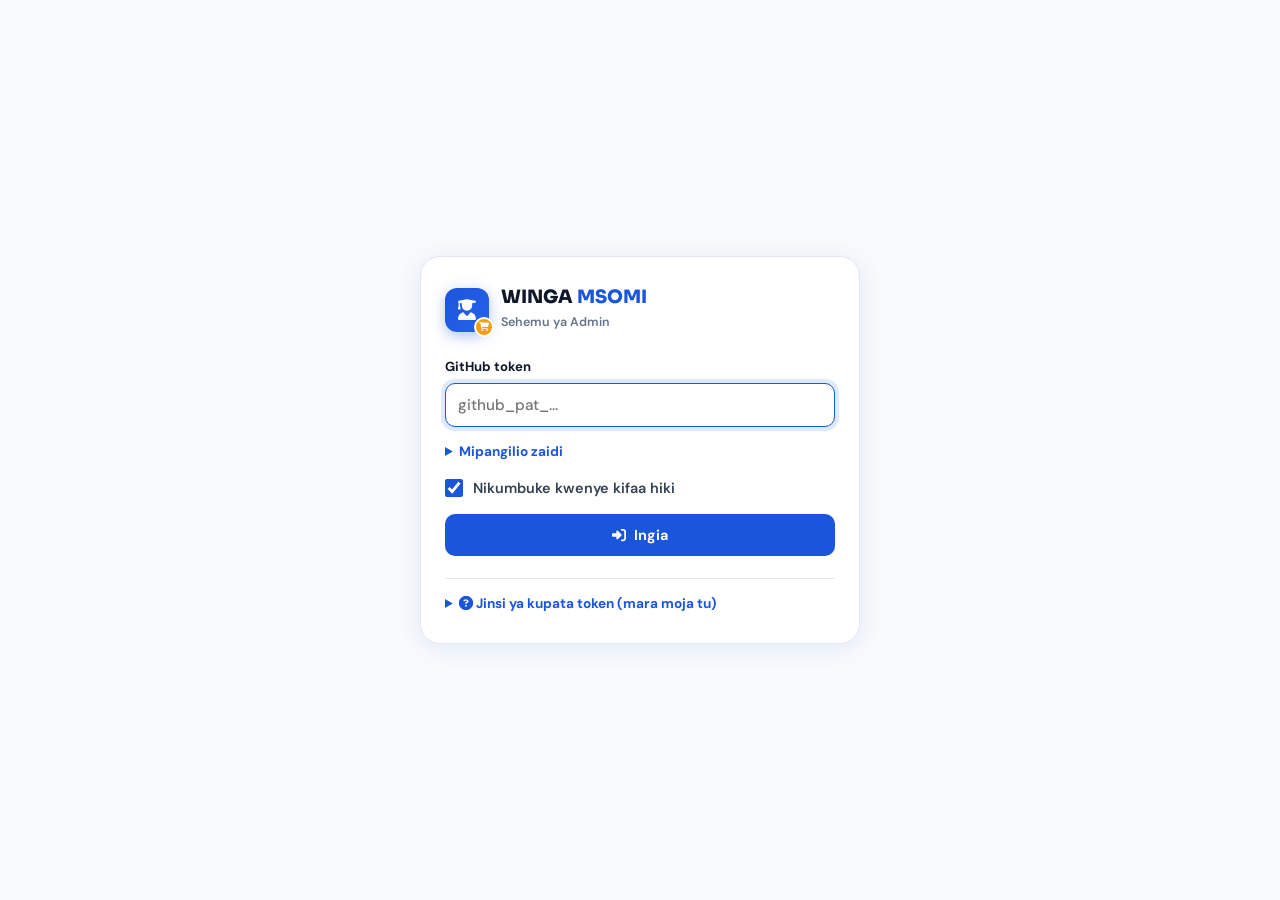
==== commit 1583ac27: "Perf C: self-hosted fonts (2 variable files instead of 7 from Google) - fonts/sora-latin.woff2 (24 K" ====
--- a/admin/index.html
+++ b/admin/index.html
@@ -3,16 +3,16 @@
 <head>
   <meta charset="UTF-8"/>
   <!-- Security: only scripts from this site; no inline scripts, no eval -->
-  <meta http-equiv="Content-Security-Policy" content="default-src 'self'; script-src 'self'; style-src 'self' https://fonts.googleapis.com; font-src 'self' https://fonts.gstatic.com; img-src 'self' data: blob: https://raw.githubusercontent.com; connect-src 'self' https://api.github.com; object-src 'none'; base-uri 'none'; form-action 'self'; upgrade-insecure-requests"/>
+  <meta http-equiv="Content-Security-Policy" content="default-src 'self'; script-src 'self'; style-src 'self'; font-src 'self'; img-src 'self' data: blob: https://raw.githubusercontent.com; connect-src 'self' https://api.github.com; object-src 'none'; base-uri 'none'; form-action 'self'; upgrade-insecure-requests"/>
   <meta name="referrer" content="no-referrer"/>
   <meta name="viewport" content="width=device-width, initial-scale=1.0"/>
   <meta name="robots" content="noindex, nofollow"/>
   <meta name="theme-color" content="#1A56DB"/>
   <title>Admin | WINGA MSOMI</title>
 
-  <link rel="preconnect" href="https://fonts.googleapis.com"/>
-  <link rel="preconnect" href="https://fonts.gstatic.com" crossorigin/>
-  <link href="https://fonts.googleapis.com/css2?family=Sora:wght@600;700;800&family=DM+Sans:wght@400;500;600;700&display=swap" rel="stylesheet"/>
+  <link rel="preload" href="../fonts/sora-latin.woff2" as="font" type="font/woff2" crossorigin/>
+  <link rel="preload" href="../fonts/dmsans-latin.woff2" as="font" type="font/woff2" crossorigin/>
+  <link rel="stylesheet" href="../css/fonts.css"/>
   <link rel="stylesheet" href="../css/icons.css"/>
   <link rel="icon" type="image/svg+xml" href="../images/favicon.svg"/>
   <link rel="stylesheet" href="../css/style.css"/>
--- a/css/fonts.css
+++ b/css/fonts.css
@@ -0,0 +1,22 @@
+/* ================================================================
+   WINGA MSOMI — fonts.css
+   Sora (headings) and DM Sans (text), served from this site.
+   One variable file per font covers every weight (Latin characters).
+   License: SIL Open Font License 1.1 (see fonts/LICENSE.txt).
+   ================================================================ */
+@font-face {
+  font-family: 'Sora';
+  font-style: normal;
+  font-weight: 400 800;
+  font-display: swap;
+  src: url('../fonts/sora-latin.woff2') format('woff2');
+  unicode-range: U+0000-00FF, U+0131, U+0152-0153, U+02BB-02BC, U+02C6, U+02DA, U+02DC, U+0304, U+0308, U+0329, U+2000-206F, U+20AC, U+2122, U+2191, U+2193, U+2212, U+2215, U+FEFF, U+FFFD;
+}
+@font-face {
+  font-family: 'DM Sans';
+  font-style: normal;
+  font-weight: 400 700;
+  font-display: swap;
+  src: url('../fonts/dmsans-latin.woff2') format('woff2');
+  unicode-range: U+0000-00FF, U+0131, U+0152-0153, U+02BB-02BC, U+02C6, U+02DA, U+02DC, U+0304, U+0308, U+0329, U+2000-206F, U+20AC, U+2122, U+2191, U+2193, U+2212, U+2215, U+FEFF, U+FFFD;
+}
